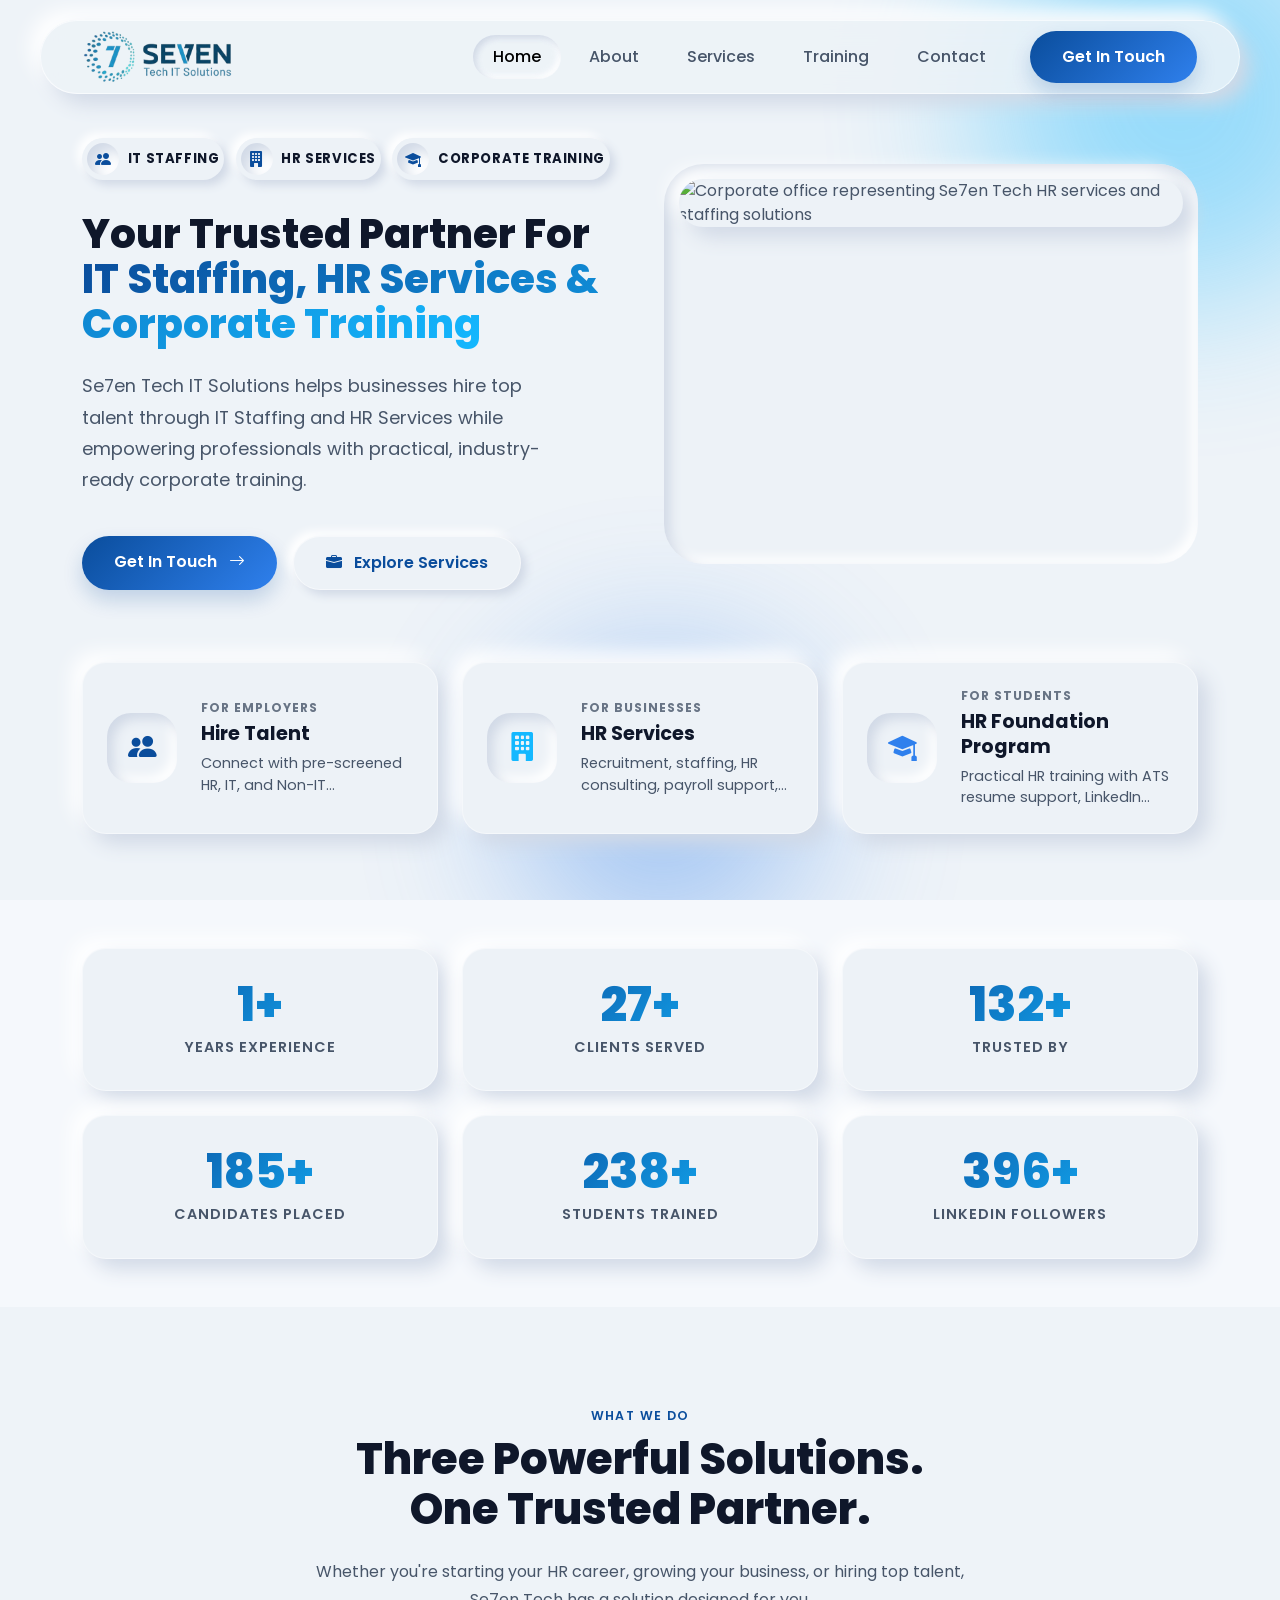
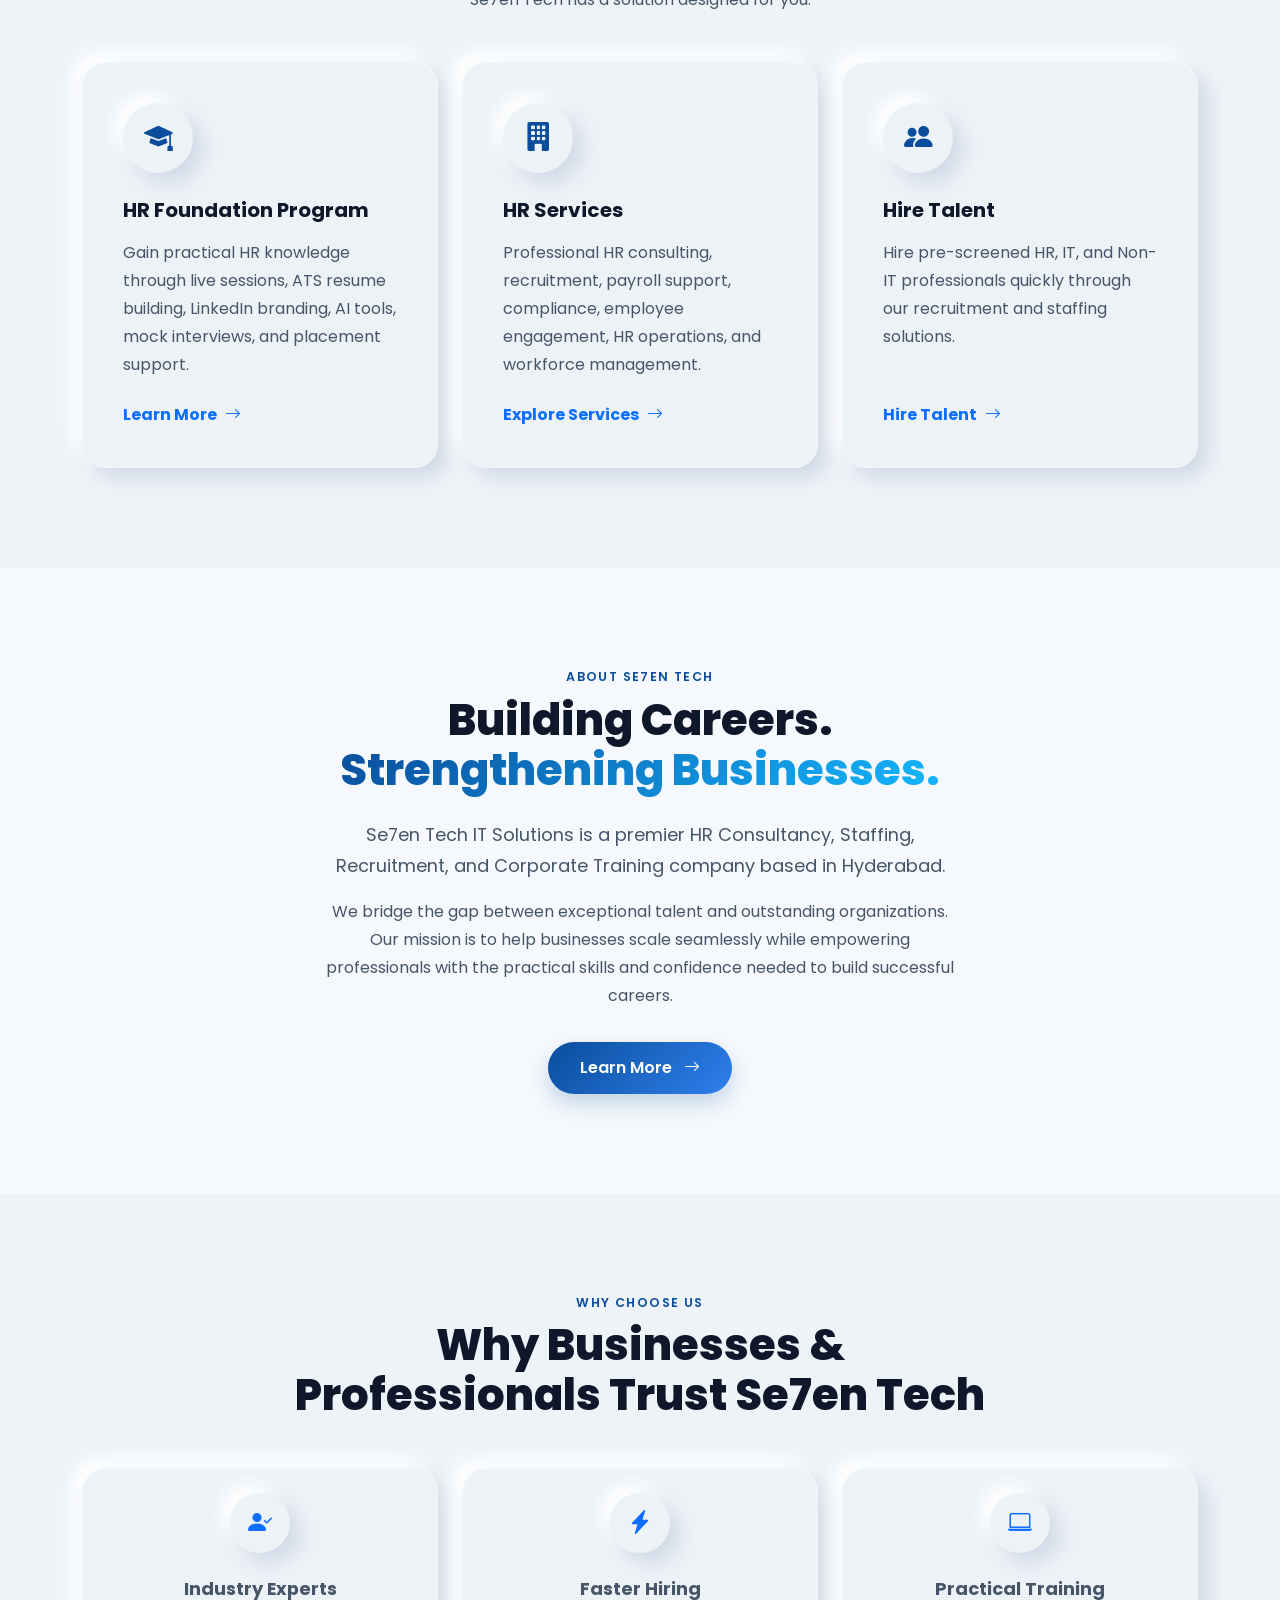
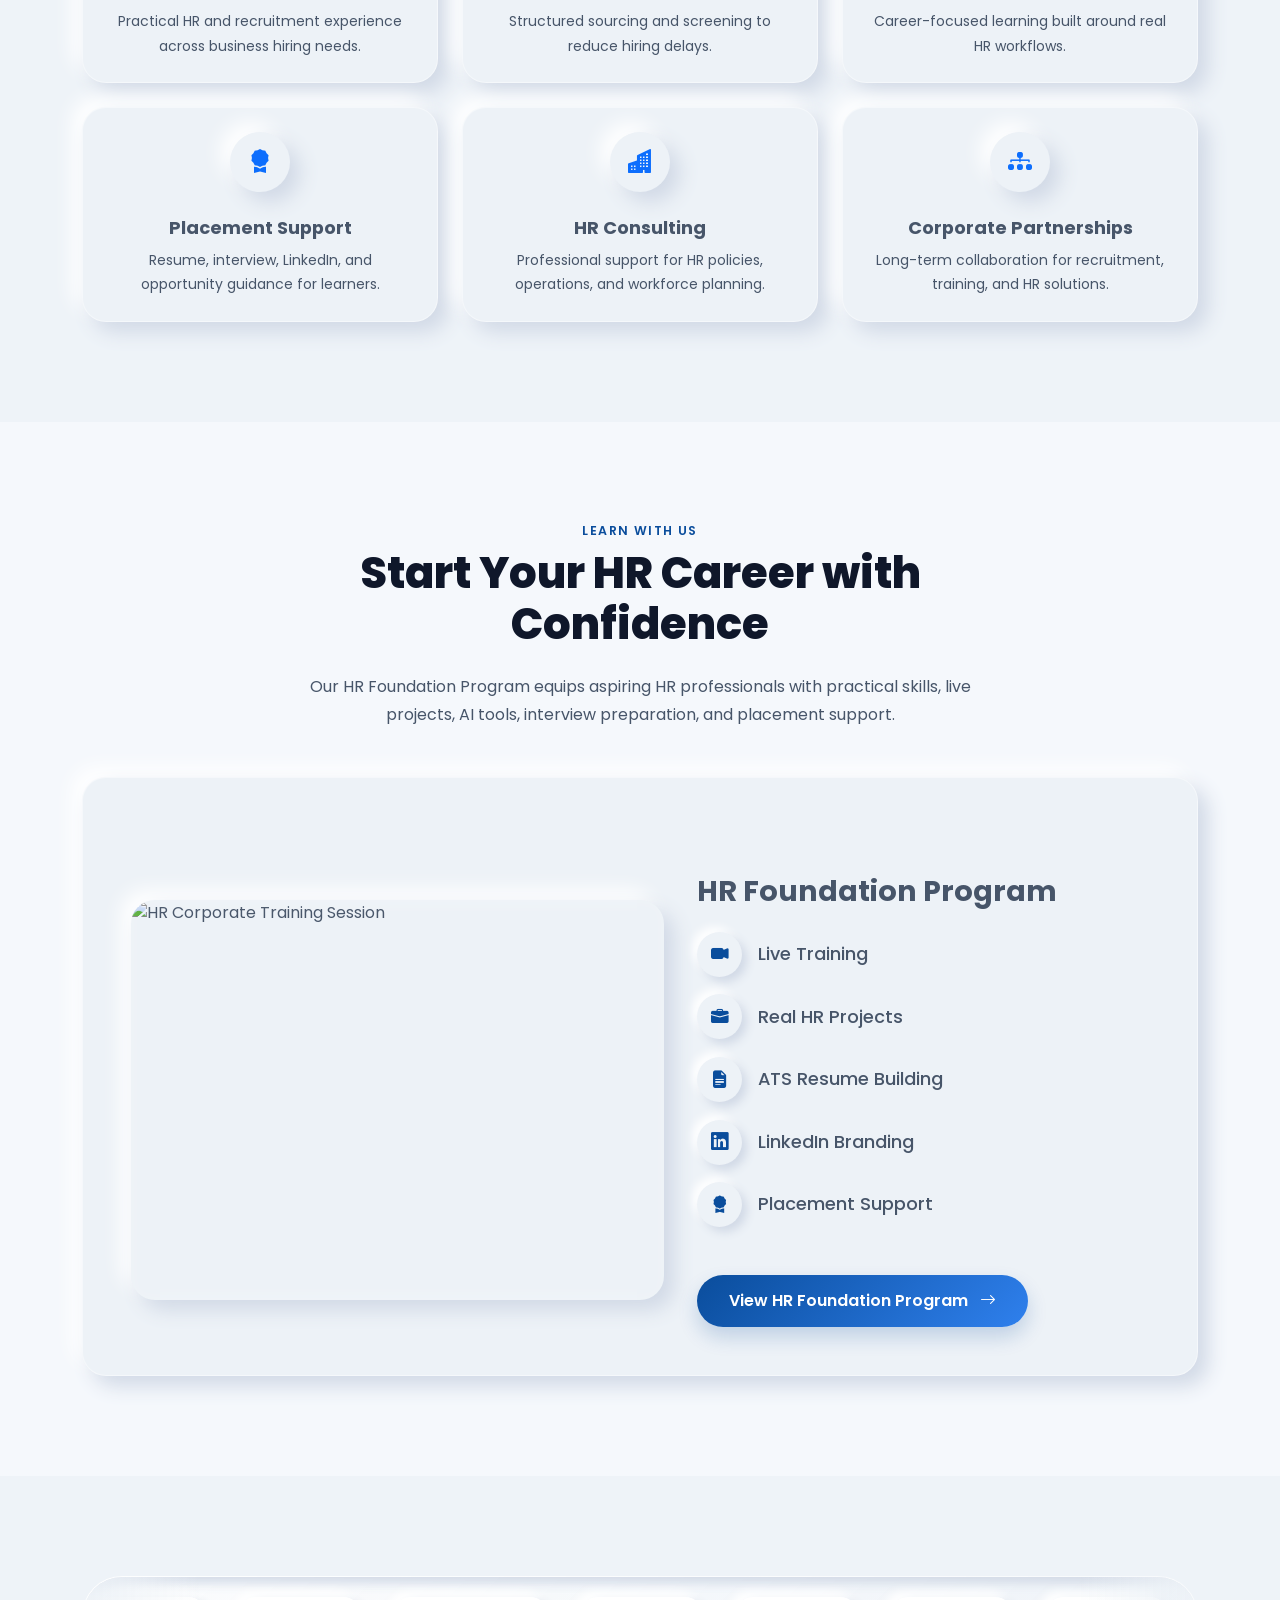
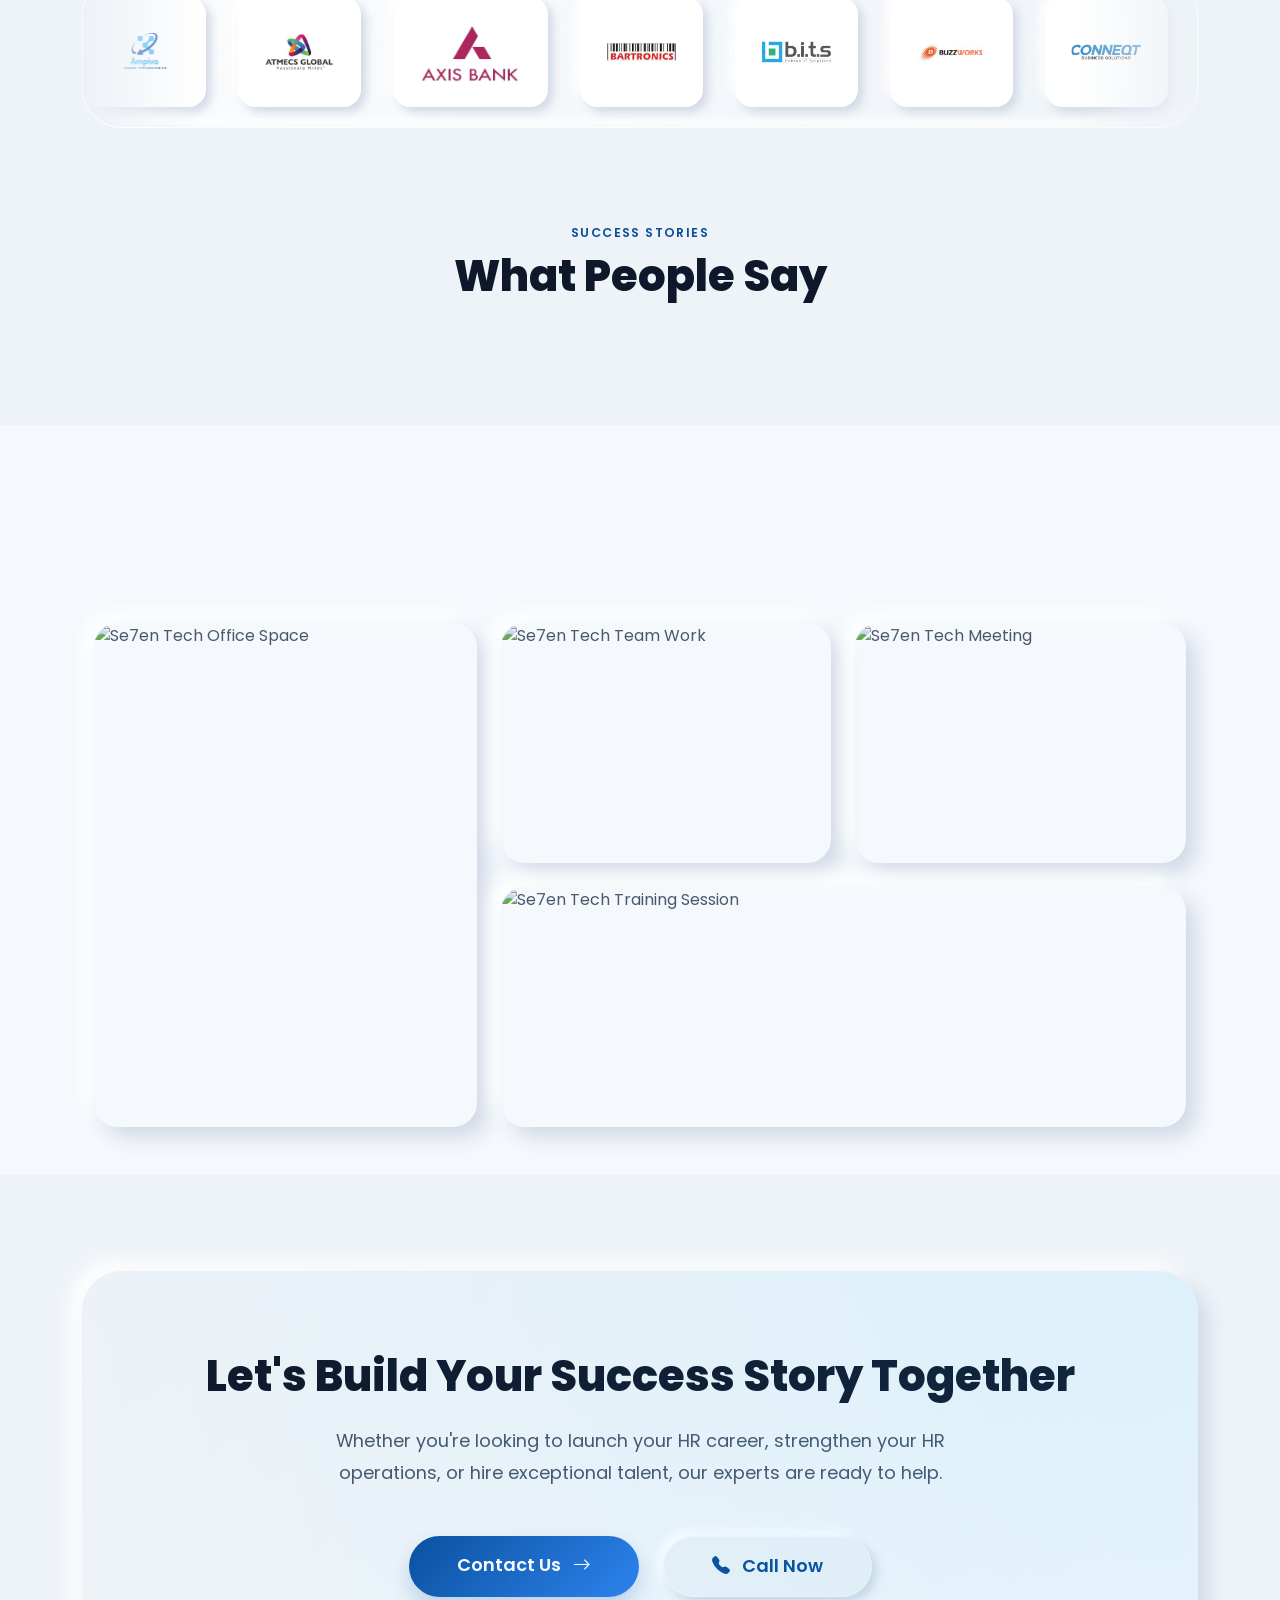
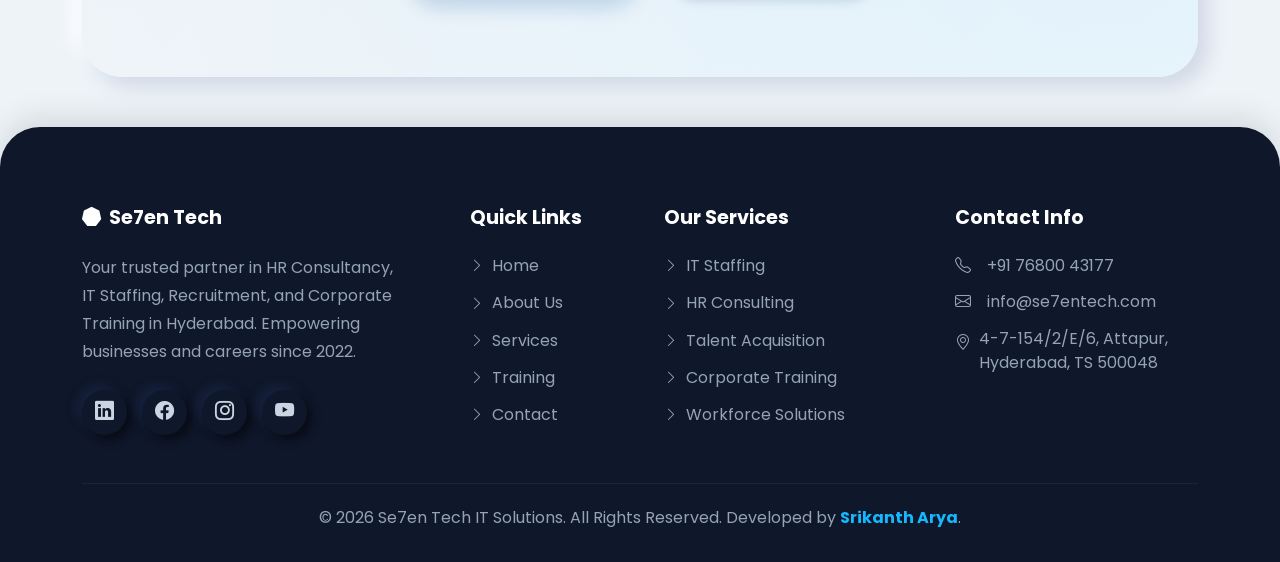
==== index.html @ ecb67875 "Update index.html" ====
<!DOCTYPE html>
<html lang="en">
<head>
    <script>
        window.SITE_LAUNCH_AT = new Date('2026-07-11T17:30:00+05:30').getTime();
        window.SITE_IS_LIVE = Date.now() >= window.SITE_LAUNCH_AT;
        if (!window.SITE_IS_LIVE) {
            document.documentElement.classList.add('coming-soon-active');
        }
    </script>
    <meta charset="UTF-8">
    <meta name="viewport" content="width=device-width, initial-scale=1.0">
    <meta name="description" content="Se7en Tech IT Solutions - Premium HR Consultancy, IT Staffing, Recruitment and Corporate Training in Hyderabad.">
    <meta name="keywords" content="HR Consultancy, IT Staffing, Recruitment, Talent Acquisition, Corporate Training, Hyderabad">
    <meta name="author" content="Se7en Tech IT Solutions">
<title>Se7en Tech IT Solutions | Premium HR Consultancy & IT Staffing</title>

<meta property="og:type" content="website">
<meta property="og:url" content="https://www.se7entechitsolutions.com/">
<meta property="og:title" content="Se7en Tech IT Solutions | Premium HR Consultancy & IT Staffing">
<meta property="og:description" content="Helping businesses hire top talent and empowering professionals through HR Consultancy, IT Staffing, Recruitment, and Corporate Training.">
<meta property="og:image" content="https://www.se7entechitsolutions.com/logo/hero.png">
<meta property="og:image:width" content="1200">
<meta property="og:image:height" content="630">
<meta property="og:image:type" content="image/png">
<meta property="og:image:alt" content="Se7en Tech IT Solutions">
<meta property="og:site_name" content="Se7en Tech IT Solutions">

<meta name="twitter:card" content="summary_large_image">
<meta name="twitter:title" content="Se7en Tech IT Solutions | Premium HR Consultancy & IT Staffing">
<meta name="twitter:description" content="Helping businesses hire top talent through IT Staffing, Recruitment, and Corporate Training.">
<meta name="twitter:image" content="https://www.se7entechitsolutions.com/images/~.jpg">

    <!-- Google Fonts: Poppins -->
    <link rel="preconnect" href="https://fonts.googleapis.com">
    <link rel="preconnect" href="https://fonts.gstatic.com" crossorigin>
    <link href="https://fonts.googleapis.com/css2?family=Poppins:wght@300;400;500;600;700;800&display=swap" rel="stylesheet">

    <!-- Bootstrap 5.3 CSS -->
    <link href="https://cdn.jsdelivr.net/npm/bootstrap@5.3.3/dist/css/bootstrap.min.css" rel="stylesheet">
    
    <!-- Bootstrap Icons -->
    <link rel="stylesheet" href="https://cdn.jsdelivr.net/npm/bootstrap-icons@1.11.3/font/bootstrap-icons.min.css">

    <style>
        .go4269172405{
            dispay: none;
        }
        /* ====================================================================
           DESIGN SYSTEM & CSS VARIABLES
           Neumorphism 2.0 / Minimal Luxury
        ==================================================================== */
        :root {
            /* Color Palette */
            --primary: #0A4D9C;
            --secondary: #2F80ED;
            --accent: #14B8FF;
            --bg-base: #EEF3F8;
            --bg-alt: #F5F8FC;
            --surface: #EDF2F7;
            --heading: #0F172A;
            --paragraph: #475569;
            --white: #FFFFFF;

            /* Neumorphic Shadow Calculations based on --surface */
            --shadow-light: #ffffff;
            --shadow-dark: #d1d9e6;
            
            /* Shadows for Dark Footer */
            --footer-bg: #0F172A;
            --footer-shadow-light: #16223e;
            --footer-shadow-dark: #080c16;

            /* Neumorphic Extrusions */
            --neu-out: 10px 10px 20px var(--shadow-dark), -10px -10px 20px var(--shadow-light);
            --neu-out-sm: 5px 5px 10px var(--shadow-dark), -5px -5px 10px var(--shadow-light);
            --neu-out-hover: 15px 15px 30px var(--shadow-dark), -15px -15px 30px var(--shadow-light);
            --neu-in: inset 6px 6px 12px var(--shadow-dark), inset -6px -6px 12px var(--shadow-light);
            --neu-in-sm: inset 3px 3px 6px var(--shadow-dark), inset -3px -3px 6px var(--shadow-light);
            
            /* Border Radii */
            --radius-sm: 12px;
            --radius-md: 24px;
            --radius-lg: 40px;
            --radius-pill: 50px;

            /* Typography */
            --font-main: 'Poppins', sans-serif;
            --text-base: 1rem;
            --text-lead: clamp(1.02rem, 0.96rem + 0.24vw, 1.12rem);
            --title-hero: clamp(2.45rem, 1.95rem + 2.25vw, 3.85rem);
            --title-section: clamp(2rem, 1.7rem + 1.25vw, 2.75rem);
            --title-card: clamp(1.08rem, 1.02rem + 0.28vw, 1.2rem);
            --title-feature: clamp(1.35rem, 1.18rem + 0.75vw, 1.8rem);
            
            /* Transitions */
            --transition: all 0.4s cubic-bezier(0.25, 0.8, 0.25, 1);
        }

        /* ====================================================================
           GLOBAL STYLES
        ==================================================================== */
        *, *::before, *::after {
            box-sizing: border-box;
        }

        html {
            width: 100%;
            max-width: 100%;
            overflow-x: hidden;
            background-color: var(--bg-base);
        }

        body {
            font-family: var(--font-main);
            background-color: var(--bg-base);
            color: var(--paragraph);
            -webkit-font-smoothing: antialiased;
            -moz-osx-font-smoothing: grayscale;
            overflow-x: hidden;
        }

        h1, h2, h3, h4, h5, h6 {
            color: var(--heading);
            font-weight: 700;
            line-height: 1.18;
            letter-spacing: 0;
            margin-bottom: 1rem;
        }
.me-1 {
    margin-right: 0.25rem !important;
    margin-left: 1rem;
}
        p {
            line-height: 1.75;
            font-size: var(--text-base);
        }

        a {
            text-decoration: none;
            transition: var(--transition);
        }

        section {
            padding: 100px 0;
            position: relative;
        }

        main {
            width: 100%;
            max-width: 100%;
            overflow-x: clip;
        }

        img {
            max-width: 100%;
        }

        .bg-alt {
            background-color: var(--bg-alt);
        }

        /* Utilities */
        .max-w-700 {
            max-width: 700px;
            margin-left: auto;
            margin-right: auto;
        }

        .text-gradient {
            background: linear-gradient(135deg, var(--primary), var(--accent));
            -webkit-background-clip: text;
            -webkit-text-fill-color: transparent;
            background-clip: text;
        }

        .font-weight-bold {
            font-weight: 700;
        }

        .text-heading {
            color: var(--heading);
        }
        
        .section-title {
            font-size: var(--title-section);
            font-weight: 800;
            line-height: 1.16;
            letter-spacing: 0;
            margin-bottom: 1.5rem;
        }

        .section-subtitle {
            font-weight: 600;
            color: var(--primary);
            text-transform: uppercase;
            letter-spacing: 1.4px;
            font-size: 0.78rem;
            display: block;
            margin-bottom: 0.5rem;
        }

        .fs-5 {
            font-size: var(--text-lead) !important;
        }

        h3.h2 {
            font-size: var(--title-feature);
            line-height: 1.2;
        }

        h3.h4 {
            font-size: clamp(1.12rem, 1.05rem + 0.28vw, 1.25rem);
            line-height: 1.3;
        }

        h3.h5 {
            font-size: clamp(1rem, 0.95rem + 0.22vw, 1.12rem);
            line-height: 1.32;
        }

        /* ====================================================================
           NEUMORPHIC COMPONENTS
        ==================================================================== */
        .neu-card {
            background-color: var(--surface);
            border-radius: var(--radius-md);
            box-shadow: var(--neu-out);
            padding: 2.5rem;
            transition: var(--transition);
            border: 1px solid rgba(255, 255, 255, 0.4);
        }

        .neu-card:hover {
            transform: translateY(-5px);
            box-shadow: var(--neu-out-hover);
        }

        .neu-card-inner {
            background-color: var(--surface);
            border-radius: var(--radius-md);
            box-shadow: var(--neu-in);
            padding: 2rem;
        }

        /* Buttons */
        .neu-btn {
            background-color: var(--surface);
            color: var(--primary);
            font-weight: 600;
            padding: 14px 32px;
            border-radius: var(--radius-pill);
            box-shadow: var(--neu-out-sm);
            border: 1px solid rgba(255, 255, 255, 0.5);
            display: inline-block;
            transition: var(--transition);
            cursor: pointer;
        }

        .neu-btn:hover {
            box-shadow: var(--neu-out);
            color: var(--secondary);
            transform: translateY(-2px);
        }

        .neu-btn:active, .neu-btn-pressed {
            box-shadow: var(--neu-in-sm);
            transform: translateY(0);
        }

        .neu-btn-primary {
            background: linear-gradient(135deg, var(--primary), var(--secondary));
            color: var(--white);
            box-shadow: 0 10px 20px rgba(10, 77, 156, 0.2);
            border: none;
        }

        .neu-btn-primary:hover {
            box-shadow: 0 15px 25px rgba(10, 77, 156, 0.3);
            color: var(--white);
            transform: translateY(-2px);
        }

        /* Icons */
        .neu-icon-wrap {
            width: 70px;
            height: 70px;
            border-radius: 50%;
            display: flex;
            align-items: center;
            justify-content: center;
            background-color: var(--surface);
            box-shadow: var(--neu-out);
            font-size: 1.8rem;
            color: var(--primary);
            margin-bottom: 1.5rem;
            transition: var(--transition);
        }
        
        .neu-card:hover .neu-icon-wrap {
            color: var(--accent);
            box-shadow: var(--neu-in);
        }

        /* Feature List Icons */
        .contact-icon {
            width: 50px; height: 50px;
            border-radius: 50%;
            background: var(--surface);
            box-shadow: var(--neu-out-sm);
            display: flex;
            align-items: center;
            justify-content: center;
            color: var(--primary);
            font-size: 1.2rem;
            flex-shrink: 0;
        }

        /* ====================================================================
           SPECIFIC SECTIONS
        ==================================================================== */
        
        /* Navigation */
        .navbar-floating {
            position: fixed;
            top: 20px;
            /* Fixed center position across all viewport widths */
            left: 50%;
            right: auto;
            width: min(calc(100% - 20px), 1200px);
            transform: translateX(-50%);
            max-width: 1200px;
            background-color: rgba(237, 242, 247, 0.85);
            backdrop-filter: blur(12px);
            -webkit-backdrop-filter: blur(12px);
            border-radius: var(--radius-pill);
            box-shadow: var(--neu-out);
            padding: 10px 30px;
            z-index: 9999; /* Fix applied: Bumped z-index to stay above all elements */
            transition: background-color 0.25s ease, box-shadow 0.25s ease, border-color 0.25s ease;
            border: 1px solid rgba(255, 255, 255, 0.6);
        }

        .navbar-floating.scrolled {
            top: 20px;
            background-color: rgba(237, 242, 247, 0.95);
            box-shadow: 0 15px 35px rgba(15, 23, 42, 0.05);
        }

        .navbar-brand {
            font-weight: 800;
            font-size: 1.5rem;
            color: var(--primary);
            display: flex;
            align-items: center;
            gap: 14px;
            padding: 0;
        }

        .navbar-brand .navbar-logo {
            display: block;
            height: 52px;
            width: auto;
            max-width: 180px;
            object-fit: contain;
        }

        @media (max-width: 991px) {
            .navbar-brand .navbar-logo {
                height: 46px;
                max-width: 160px;
            }
        }

        @media (max-width: 576px) {
            .navbar-floating {
                left: 12px;
                right: 12px;
                width: auto !important;
                transform: none;
            }
            .navbar-brand .navbar-logo {
                height: 42px;
                max-width: 140px;
            }
        }

        .nav-link {
            color: var(--paragraph);
            font-weight: 500;
            padding: 10px 20px !important;
            border-radius: var(--radius-pill);
            transition: var(--transition);
        }

        .nav-link:hover, .nav-link.active {
            color: var(--primary);
            background-color: transparent;
            box-shadow: var(--neu-in-sm);
        }
        
        /* Mobile menu toggle */
        .navbar-toggler-custom {
            color: var(--primary);
            font-size: 1.8rem;
            cursor: pointer;
            padding: 5px;
        }

        /* Hero Section */
        .hero-section {
            padding-top: 120px;
            padding-bottom: 100px;
            min-height: 100vh;
            display: flex;
            align-items: center;
            position: relative;
            overflow: hidden;
        }

        .hero-label {
            display: inline-flex;
            flex-wrap: wrap;
            align-items: center;
            gap: 0.7rem;
            padding: 0;
            margin-bottom: 2rem;
        }
        .hero-badge {
            display: inline-flex;
            align-items: center;
            gap: 0.55rem;
            padding: 5px 5px;
            border-radius: 999px;
            background-color: var(--surface);
            box-shadow: var(--neu-out-sm);
            color: var(--heading);
            font-size: 0.82rem;
            font-weight: 700;
            letter-spacing: 0.6px;
            text-transform: uppercase;
            white-space: nowrap;
        }

        .hero-badge i {
            display: inline-flex;
            align-items: center;
            justify-content: center;
            width: 32px;
            height: 32px;
            border-radius: 50%;
            background-color: var(--surface);
            box-shadow: var(--neu-in);
            color: var(--primary);
            font-size: 1rem;
            flex-shrink: 0;
        }

        .hero-title {
            font-size: clamp(2.6rem, 3.2vw, 4.6rem);
            letter-spacing: -0.04em;
            margin-bottom: 1.25rem;
            line-height: 1.05;
        }

        .hero-text {
            font-size: clamp(1rem, 1.1vw, 1.1rem);
            max-width: 680px;
            margin-bottom: 2.25rem;
            color: #475569;
        }

        .hero-title {
            /* font-size: var(--title-hero); */
            font-size: 40px;
            font-weight: 800;
            line-height: 1.12;
            margin-bottom: 1.5rem;
            letter-spacing: 0;
        }

        .hero-text {
            font-size: var(--text-lead);
            margin-bottom: 2.5rem;
            max-width: 90%;
        }

        .hero-image-wrapper {
            position: relative;
            z-index: 1;
        }

        /* Hero Floating Elements */
        .gradient-blob {
            position: absolute;
            border-radius: 50%;
            filter: blur(80px);
            z-index: 0;
            opacity: 0.4;
        }
        .blob-1 {
            width: 400px; height: 400px;
            background: var(--accent);
            top: -100px; right: -100px;
        }
        .blob-2 {
            width: 300px; height: 300px;
            background: var(--secondary);
            bottom: -50px; left: 40%;
        }

        /* Statistics */
        .stat-card {
            text-align: center;
            padding: 2rem;
            height: 100%;
        }
        .stat-number {
            font-size: clamp(2.25rem, 1.95rem + 1.3vw, 3rem);
            font-weight: 800;
            color: var(--primary);
            line-height: 1;
            margin-bottom: 0.5rem;
            background: linear-gradient(135deg, var(--primary), var(--accent));
            -webkit-background-clip: text;
            -webkit-text-fill-color: transparent;
        }
        .stat-text {
            font-weight: 600;
            text-transform: uppercase;
            letter-spacing: 1px;
            font-size: 0.9rem;
        }
        
        /* Testimonials Slider */
        .testimonial-card {
            max-width: 800px;
            margin: 20px auto;
            text-align: center;
            padding: 3rem;
        }
        .client-img {
            width: 80px;
            height: 80px;
            border-radius: 50%;
            object-fit: cover;
            margin: 0 auto 1.5rem;
            box-shadow: var(--neu-out);
            border: 4px solid var(--surface);
        }
        .stars {
            color: #FFC107;
            margin-bottom: 1rem;
            font-size: 1.2rem;
        }
        .review-text {
            font-size: clamp(1rem, 0.96rem + 0.2vw, 1.1rem);
            font-style: italic;
            margin-bottom: 1.5rem;
        }
        .carousel-indicators {
            bottom: -50px;
        }
        .carousel-indicators [data-bs-target] {
            width: 12px;
            height: 12px;
            border-radius: 50%;
            background-color: var(--shadow-dark);
            border: none;
            box-shadow: var(--neu-in-sm);
            margin: 0 5px;
            transition: var(--transition);
        }
        .carousel-indicators .active {
            background-color: var(--primary);
            box-shadow: var(--neu-out-sm);
            transform: scale(1.2);
        }

        /* Client Logos */
        .logo-strip {
            position: relative;
            overflow: hidden;
            padding: 1.25rem 0;
            border-radius: var(--radius-lg);
            background: linear-gradient(135deg, rgba(255,255,255,0.8), rgba(237,242,247,0.96));
            box-shadow: var(--neu-in);
            border: 1px solid rgba(255,255,255,0.6);
        }

        .logo-strip::before,
        .logo-strip::after {
            content: '';
            position: absolute;
            top: 0;
            bottom: 0;
            width: 120px;
            pointer-events: none;
            z-index: 1;
        }

        .logo-strip::before {
            left: 0;
            background: linear-gradient(90deg, rgba(237,242,247,1), rgba(237,242,247,0));
        }

        .logo-strip::after {
            right: 0;
            background: linear-gradient(270deg, rgba(237,242,247,1), rgba(237,242,247,0));
        }

        .logo-strip-track {
            display: flex;
            width: max-content;
            gap: 2rem;
            align-items: center;
            animation: logoScroll 24s linear infinite;
            will-change: transform;
        }

        .logo-strip-group {
            display: flex;
            align-items: center;
            gap: 2rem;
            flex-shrink: 0;
        }

        .client-logo-img {
            height: 110px;
            width: auto;
            max-width: 260px;
            object-fit: contain;
            padding: 1.2rem 1.6rem;
            border-radius: 18px;
            background: rgba(255,255,255,0.94);
            box-shadow: var(--neu-out-sm);
            border: 1px solid rgba(255,255,255,0.75);
            filter: none;
            opacity: 1;
            transition: transform 0.35s ease, box-shadow 0.35s ease;
        }

        .client-logo-img:hover {
            transform: translateY(-5px) scale(1.05);
            box-shadow: var(--neu-out);
        }

        @media (max-width: 992px) {
            .logo-strip {
                padding: 2rem 0.5rem;
            }
            .client-logo-img {
                height: 95px;
                max-width: 220px;
                padding: 1rem 1.2rem;
            }
        }

        @media (max-width: 576px) {
            .logo-strip {
                padding: 1rem 0.5rem;
            }
            .client-logo-img {
                height: 60px;
                max-width: 140px;
                padding: 0.8rem 0.9rem;
            }
            .logo-strip-track {
                gap: 1rem;
            }
            .logo-strip-group {
                gap: 1rem;
            }
        }

        @keyframes logoScroll {
            from { transform: translateX(0); }
            to { transform: translateX(-50%); }
        }

        /* Office Gallery */
        .gallery-img-wrap {
            border-radius: var(--radius-md);
            overflow: hidden;
            box-shadow: var(--neu-out);
            position: relative;
            aspect-ratio: 4/3;
        }
        .gallery-img-wrap img {
            width: 100%;
            height: 100%;
            object-fit: cover;
            transition: transform 0.6s ease;
        }
        .gallery-img-wrap:hover img {
            transform: scale(1.1);
        }
        .gallery-img-wrap::after {
            content: '';
            position: absolute;
            inset: 0;
            box-shadow: inset 0 0 20px rgba(255,255,255,0.2);
            pointer-events: none;
        }

        .career-card .gallery-img-wrap {
            min-height: clamp(260px, 34vw, 400px);
        }

        .career-card > .row {
            display: grid;
            grid-template-columns: minmax(0, 1fr) minmax(320px, 0.9fr);
            align-items: center;
            column-gap: clamp(3rem, 5vw, 5rem);
            row-gap: 2.5rem;
            margin: 0;
        }

        .career-card > .row > [class*="col-"] {
            width: 100%;
            max-width: none;
            padding: 0;
        }

        .career-list {
            display: grid;
            gap: 1.1rem;
            margin-bottom: 2rem;
        }

        .career-list li {
            margin-bottom: 0 !important;
        }

        .life-gallery {
            display: grid;
            grid-template-columns: 1.1fr 0.95fr 0.95fr;
            grid-template-rows: 240px 240px;
            grid-template-areas:
                "main team meeting"
                "main training training";
            gap: 1.5rem;
        }

        .life-gallery-item {
            height: 100%;
            min-height: 0;
            aspect-ratio: auto;
        }

        .life-gallery-main {
            grid-area: main;
        }

        .life-gallery-team {
            grid-area: team;
        }

        .life-gallery-meeting {
            grid-area: meeting;
        }

        .life-gallery-training {
            grid-area: training;
        }

        /* CTA Section */
        .cta-card {
            background: linear-gradient(135deg, var(--surface), var(--bg-alt));
            border-radius: var(--radius-lg);
            box-shadow: var(--neu-out);
            padding: 5rem 3rem;
            text-align: center;
            position: relative;
            overflow: hidden;
        }
        .cta-card::before {
            content: '';
            position: absolute;
            top: 0; left: 0; right: 0; bottom: 0;
            background: radial-gradient(circle at top right, rgba(20, 184, 255, 0.1), transparent);
            pointer-events: none;
        }

        /* Footer (Dark Neumorphism) */
        .site-footer {
            background-color: var(--footer-bg);
            color: #94a3b8;
            padding: 80px 0 30px;
            border-top-left-radius: var(--radius-lg);
            border-top-right-radius: var(--radius-lg);
            margin-top: 50px;
            box-shadow: 0 -10px 30px rgba(0,0,0,0.1);
        }
        
        .footer-heading {
            color: var(--white);
            font-size: 1.2rem;
            margin-bottom: 1.5rem;
        }

        .footer-links {
            list-style: none;
            padding: 0;
        }
        .footer-links li {
            margin-bottom: 0.8rem;
        }
        .footer-links a {
            color: #94a3b8;
            display: inline-flex;
            align-items: center;
            gap: 8px;
        }
        .footer-links a:hover {
            color: var(--accent);
            transform: translateX(5px);
        }

        .social-icons {
            display: flex;
            gap: 15px;
        }
        .social-icon {
            width: 45px; height: 45px;
            border-radius: 50%;
            background-color: var(--footer-bg);
            box-shadow: 5px 5px 10px var(--footer-shadow-dark), -5px -5px 10px var(--footer-shadow-light);
            display: flex;
            align-items: center;
            justify-content: center;
            color: #cbd5e1;
            font-size: 1.2rem;
            transition: var(--transition);
        }
        .social-icon:hover {
            color: var(--accent);
            box-shadow: inset 3px 3px 6px var(--footer-shadow-dark), inset -3px -3px 6px var(--footer-shadow-light);
        }
        
        .footer-bottom {
            border-top: 1px solid rgba(255,255,255,0.05);
            padding-top: 20px;
            margin-top: 40px;
            text-align: center;
            font-size: 0.9rem;
        }

        /* ====================================================================
           MICRO INTERACTIONS & ANIMATIONS
        ==================================================================== */
        .reveal {
            opacity: 0;
            transform: translateY(30px);
            transition: all 0.8s cubic-bezier(0.5, 0, 0, 1);
        }
        .reveal.active {
            opacity: 1;
            transform: translateY(0);
        }
        .delay-1 { transition-delay: 0.1s; }
        .delay-2 { transition-delay: 0.2s; }
        .delay-3 { transition-delay: 0.3s; }

        /* ====================================================================
           HERO ACTION CARDS CSS
        ==================================================================== */
        .hero-cards-wrapper {
            position: relative;
            z-index: 2;
            height: 100%;
        }

        .hero-image-container {
            border-radius: var(--radius-lg);
            background-color: var(--surface);
            padding: 15px;
            box-shadow: var(--neu-in);
            height: 100%;
            min-height: 400px;
            position: relative;
            z-index: 2;
        }

        .hero-main-img {
            border-radius: calc(var(--radius-lg) - 5px);
            box-shadow: var(--neu-out);
            object-fit: cover;
            width: 100%;
            /* height: 100%; */
            height: 400px;
            
        }

        .neu-action-card {
            background-color: var(--surface);
            border-radius: var(--radius-md);
            box-shadow: var(--neu-out);
            padding: 1.5rem;
            display: flex;
            align-items: center;
            gap: 1.5rem;
            transition: var(--transition);
            border: 1px solid rgba(255, 255, 255, 0.4);
            cursor: pointer;
            text-decoration: none !important;
            position: relative;
            overflow: hidden;
        }

        .neu-action-card:hover {
            transform: translateY(-5px);
            box-shadow: var(--neu-out-hover);
            border-color: rgba(255, 255, 255, 0.8);
        }

        .neu-action-card::before {
            content: '';
            position: absolute;
            inset: 0;
            border-radius: var(--radius-md);
            box-shadow: inset 0 0 0 rgba(20, 184, 255, 0);
            transition: var(--transition);
            pointer-events: none;
        }

        .neu-action-card:hover::before {
            box-shadow: inset 0 0 20px rgba(20, 184, 255, 0.15);
        }

        .card-icon-wrapper {
            width: 70px;
            height: 70px;
            flex-shrink: 0;
            border-radius: var(--radius-md);
            background-color: var(--surface);
            box-shadow: var(--neu-in);
            display: flex;
            align-items: center;
            justify-content: center;
            font-size: 1.8rem;
            transition: var(--transition);
        }

        .neu-action-card:hover .card-icon-wrapper {
            transform: scale(1.08);
            box-shadow: var(--neu-in-sm);
        }

        .icon-blue { color: var(--secondary); }
        .icon-cyan { color: var(--accent); }
        .icon-royal { color: var(--primary); }

        .card-content {
            flex-grow: 1;
            display: flex;
            flex-direction: column;
        }

        .card-label {
            font-size: 0.75rem;
            font-weight: 700;
            letter-spacing: 1px;
            color: var(--paragraph);
            margin-bottom: 0.3rem;
            opacity: 0.8;
            text-transform: uppercase;
        }

        .card-title {
            font-size: var(--title-card);
            font-weight: 700;
            line-height: 1.3;
            margin-bottom: 0.4rem;
            color: var(--heading);
            transition: var(--transition);
        }

        .neu-action-card:hover .card-title {
            color: var(--primary);
        }

        .card-desc {
            font-size: 0.9rem;
            line-height: 1.5;
            margin-bottom: 0;
            color: var(--paragraph);
            display: -webkit-box;
            -webkit-line-clamp: 2;
            -webkit-box-orient: vertical;
            overflow: hidden;
        }

        .card-action {
            flex-shrink: 0;
        }

        .btn-sm-custom {
            padding: 10px 20px;
            font-size: 0.9rem;
            display: inline-flex;
            align-items: center;
            gap: 8px;
            white-space: nowrap;
            pointer-events: none;
        }

        .icon-arrow {
            transition: transform 0.3s ease;
        }

        .neu-action-card:hover .icon-arrow {
            transform: translateX(5px);
        }

        /* Simulate button hover inside the card */
        .neu-action-card:hover .neu-btn:not(.neu-btn-primary) {
            box-shadow: var(--neu-out);
            color: var(--secondary);
            transform: translateY(-2px);
        }
        .neu-action-card:hover .neu-btn-primary {
            box-shadow: 0 15px 25px rgba(10, 77, 156, 0.3);
            transform: translateY(-2px);
        }
        .neu-action-card:active .neu-btn {
            box-shadow: var(--neu-in-sm) !important;
            transform: translateY(0) !important;
        }

        /* Responsive Adjustments */
        @media (max-width: 1199px) {
            .neu-action-card {
                padding: 1.25rem;
                gap: 1rem;
            }
            .card-icon-wrapper {
                width: 60px;
                height: 60px;
                font-size: 1.5rem;
            }
            .card-title { font-size: 1.08rem; }
            .btn-sm-custom { padding: 8px 16px; font-size: 0.85rem; }
        }

        @media (max-width: 991px) {
            .navbar-floating { padding: 10px 20px; }
            .hero-section { text-align: center; padding-top: 150px; }
            .hero-text { margin: 0 auto 2rem; }
            .floating-bubble { display: none; }
            .navbar-collapse {
                background: var(--surface);
                padding: 20px;
                border-radius: var(--radius-md);
                box-shadow: var(--neu-out);
                margin-top: 15px;
            }
            
            /* Responsive adjustments for hero cards */
            .hero-image-container {
                min-height: 350px;
                margin-top: 2rem;
            }
            .neu-action-card {
                flex-direction: column;
                text-align: center;
                align-items: center;
                padding: 2rem;
                gap: 1rem;
            }
            .card-desc {
                -webkit-line-clamp: unset;
                margin-bottom: 1rem;
            }

            .career-card {
                padding: 2rem !important;
            }

            .career-card .gallery-img-wrap {
                min-height: 320px;
            }

            .career-card > .row {
                grid-template-columns: 1fr;
                row-gap: 2rem;
            }

            .life-gallery {
                grid-template-columns: 1fr 1fr;
                grid-template-rows: 320px 230px 240px;
                grid-template-areas:
                    "main main"
                    "team meeting"
                    "training training";
            }

            .life-gallery-main {
                min-height: 0;
            }
        }
        @media (max-width: 768px) {
            section { padding: 60px 0; }
            .cta-card { padding: 3rem 1.5rem; }

            .career-card {
                padding: 1.5rem !important;
            }

            .career-card .gallery-img-wrap {
                min-height: 240px;
            }

            .career-list {
                gap: 0.85rem;
            }

            .career-list li {
                align-items: flex-start !important;
            }

            .career-list .contact-icon {
                width: 40px !important;
                height: 40px !important;
                font-size: 1rem !important;
            }

            .life-gallery {
                grid-template-columns: 1fr;
                grid-template-rows: none;
                grid-template-areas:
                    "main"
                    "team"
                    "meeting"
                    "training";
                gap: 1rem;
            }

            .life-gallery-item,
            .life-gallery-main,
            .life-gallery-training {
                min-height: 220px;
                aspect-ratio: 4/3;
            }
        }

        @media (max-width: 576px) {
            .navbar-floating {
                left: 12px;
                right: 12px;
                width: auto !important;
                transform: none;
            }
            .career-card {
                border-radius: var(--radius-sm);
                padding: 1.25rem !important;
            }

            .career-card .gallery-img-wrap {
                min-height: 210px;
            }

            .career-list .fs-5 {
                font-size: 0.98rem !important;
                line-height: 1.45;
            }

            .career-card .neu-btn {
                width: 100%;
                text-align: center;
            }

            .life-gallery-item,
            .life-gallery-main,
            .life-gallery-training {
                min-height: 190px;
            }
        }
    </style>
<style>
        /* ===== Coming Soon Launch Gate ===== */
        html.coming-soon-active,
        html.coming-soon-active body {
            overflow: hidden !important;
            height: 100vh !important;
            touch-action: none;
        }

        #coming-soon-gate {
            display: none;
            position: fixed;
            inset: 0;
            z-index: 99999;
            width: 100vw;
            height: 100vh;
            overflow: hidden;
            font-family: 'Poppins', sans-serif;
            color: #f8fafc;
            --cs-primary: #00f2fe;
            --cs-secondary: #4facfe;
            --cs-bg-dark: #070b19;
            --cs-text-muted: #94a3b8;
            --cs-glass-bg: rgba(15, 23, 42, 0.4);
            --cs-glass-border: rgba(255, 255, 255, 0.08);
        }

        html.coming-soon-active #coming-soon-gate {
            display: block;
        }

        #coming-soon-gate .cs-bg {
            position: absolute;
            inset: 0;
            overflow: hidden;
            background: radial-gradient(circle at center, #0a1128 0%, #020617 100%);
        }

        #coming-soon-gate .cs-blob {
            position: absolute;
            border-radius: 50%;
            filter: blur(100px);
            opacity: 0.5;
            animation: csFloatBlob 20s infinite alternate ease-in-out;
        }

        #coming-soon-gate .cs-blob-1 { top: -10%; left: -10%; width: 50vw; height: 50vw; background: linear-gradient(to right, #4facfe, #00f2fe); }
        #coming-soon-gate .cs-blob-2 { bottom: -20%; right: -10%; width: 40vw; height: 40vw; background: linear-gradient(to right, #2563eb, #8b5cf6); animation-delay: -5s; }
        #coming-soon-gate .cs-blob-3 { top: 40%; left: 30%; width: 30vw; height: 30vw; background: linear-gradient(to right, #0ea5e9, #38bdf8); opacity: 0.3; animation: csFloatBlob 25s infinite alternate-reverse ease-in-out; }

        @keyframes csFloatBlob {
            0% { transform: translate(0, 0) scale(1); }
            33% { transform: translate(10%, 15%) scale(1.1); }
            66% { transform: translate(-10%, -10%) scale(0.9); }
            100% { transform: translate(5%, -15%) scale(1.2); }
        }

        #coming-soon-gate .cs-particle {
            position: absolute;
            background: rgba(255, 255, 255, 0.8);
            border-radius: 50%;
            pointer-events: none;
            box-shadow: 0 0 10px rgba(255,255,255,0.5);
            animation: csFloatParticle linear infinite;
        }

        @keyframes csFloatParticle {
            0% { transform: translateY(100vh) scale(0); opacity: 0; }
            10% { opacity: 0.8; transform: translateY(90vh) scale(1); }
            90% { opacity: 0.8; }
            100% { transform: translateY(-10vh) scale(0.5); opacity: 0; }
        }

        #coming-soon-gate .cs-main {
            position: relative;
            z-index: 10;
            height: 100vh;
            display: flex;
            flex-direction: column;
            justify-content: center;
            align-items: center;
            padding: 1rem;
            box-sizing: border-box;
        }

        #coming-soon-gate .cs-panel {
            background: var(--cs-glass-bg);
            backdrop-filter: blur(24px);
            -webkit-backdrop-filter: blur(24px);
            border: 1px solid var(--cs-glass-border);
            border-radius: 30px;
            padding: 2rem 1.5rem;
            max-width: 900px;
            width: 100%;
            max-height: 95vh;
            display: flex;
            flex-direction: column;
            justify-content: center;
            align-items: center;
            text-align: center;
            box-shadow: 0 25px 50px -12px rgba(0, 0, 0, 0.5);
            opacity: 0;
            transform: translateY(20px);
            animation: csFadeUp 1s cubic-bezier(0.16, 1, 0.3, 1) forwards 0.2s;
        }

        #coming-soon-gate .cs-brand-logo {
            width: clamp(140px, 15vw, 180px);
            height: auto;
            margin-bottom: 1rem;
            opacity: 0;
            animation: csFadeIn 1s ease-out forwards 0.3s;
            border-radius: 20px;
        }

        #coming-soon-gate .cs-badge {
            display: inline-block;
            background: rgba(0, 242, 254, 0.1);
            color: var(--cs-primary);
            border: 1px solid rgba(0, 242, 254, 0.3);
            padding: 0.3rem 1rem;
            border-radius: 50px;
            font-size: 0.75rem;
            font-weight: 600;
            letter-spacing: 1px;
            text-transform: uppercase;
            margin-bottom: 0.8rem;
            animation: csPulseBorder 2s infinite;
        }

        @keyframes csPulseBorder {
            0% { box-shadow: 0 0 0 0 rgba(0, 242, 254, 0.4); }
            70% { box-shadow: 0 0 0 10px rgba(0, 242, 254, 0); }
            100% { box-shadow: 0 0 0 0 rgba(0, 242, 254, 0); }
        }

        #coming-soon-gate .cs-title {
            font-size: clamp(2rem, 6vw, 4rem);
            font-weight: 800;
            line-height: 1.1;
            margin-bottom: 0.2rem;
            background: linear-gradient(135deg, #ffffff 0%, #a5b4fc 50%, #4facfe 100%);
            -webkit-background-clip: text;
            -webkit-text-fill-color: transparent;
            background-clip: text;
            text-transform: uppercase;
            letter-spacing: -1px;
            opacity: 0;
            animation: csFadeUp 0.8s ease-out forwards 0.5s;
        }

        #coming-soon-gate .cs-sub {
            font-size: clamp(1rem, 2.5vw, 1.4rem);
            font-weight: 500;
            color: #e2e8f0;
            margin-bottom: 1rem;
            opacity: 0;
            animation: csFadeUp 0.8s ease-out forwards 0.7s;
        }

        #coming-soon-gate .cs-quote {
            max-width: 650px;
            color: var(--cs-text-muted);
            font-size: clamp(0.85rem, 2vw, 1rem);
            line-height: 1.5;
            font-weight: 300;
            margin-bottom: 1.5rem;
            opacity: 0;
            animation: csFadeUp 0.8s ease-out forwards 0.9s;
        }

        #coming-soon-gate .cs-wip {
            position: relative;
            width: 140px;
            height: 140px;
            margin-bottom: 1.5rem;
            opacity: 0;
            animation: csFadeIn 1s ease-out forwards 1.1s;
        }

        #coming-soon-gate .cs-center {
            position: absolute;
            top: 50%;
            left: 50%;
            transform: translate(-50%, -50%);
            width: 50px;
            height: 50px;
            background: linear-gradient(135deg, #4facfe, #00f2fe);
            border-radius: 50%;
            display: flex;
            align-items: center;
            justify-content: center;
            font-size: 1.2rem;
            color: #fff;
            box-shadow: 0 0 20px rgba(0, 242, 254, 0.4);
            z-index: 2;
        }

        #coming-soon-gate .cs-orbit {
            position: absolute;
            inset: 0;
            animation: csSpin 12s linear infinite;
        }

        #coming-soon-gate .cs-path {
            position: absolute;
            top: 50%;
            left: 50%;
            width: 100%;
            height: 100%;
            transform: translate(-50%, -50%);
            border: 1px dashed rgba(255,255,255,0.1);
            border-radius: 50%;
        }

        #coming-soon-gate .cs-node {
            position: absolute;
            width: 34px;
            height: 34px;
            background: var(--cs-bg-dark);
            border: 2px solid var(--cs-secondary);
            border-radius: 50%;
            display: flex;
            align-items: center;
            justify-content: center;
            color: var(--cs-secondary);
            font-size: 0.9rem;
            animation: csCounterSpin 12s linear infinite;
            box-shadow: 0 0 10px rgba(79, 172, 254, 0.3);
        }

        #coming-soon-gate .cs-node-1 { top: -17px; left: calc(50% - 17px); }
        #coming-soon-gate .cs-node-2 { bottom: 12px; right: -5px; }
        #coming-soon-gate .cs-node-3 { bottom: 12px; left: -5px; }

        @keyframes csSpin { 100% { transform: rotate(360deg); } }
        @keyframes csCounterSpin { 100% { transform: rotate(-360deg); } }

        #coming-soon-gate .cs-countdown {
            width: 100%;
            max-width: 420px;
            margin-bottom: 1.5rem;
            opacity: 0;
            animation: csFadeUp 1s ease-out forwards 1.3s;
        }

        #coming-soon-gate .cs-countdown-label {
            font-size: 0.8rem;
            color: #cbd5e1;
            margin-bottom: 0.75rem;
            font-weight: 500;
            letter-spacing: 0.5px;
            text-transform: uppercase;
        }

        #coming-soon-gate .cs-countdown-grid {
            display: flex;
            justify-content: center;
            gap: 0.6rem;
            flex-wrap: wrap;
        }

        #coming-soon-gate .cs-unit {
            min-width: 68px;
            padding: 0.65rem 0.5rem;
            background: rgba(255, 255, 255, 0.04);
            border: 1px solid rgba(0, 242, 254, 0.2);
            border-radius: 14px;
            box-shadow: 0 0 20px rgba(0, 242, 254, 0.08);
        }

        #coming-soon-gate .cs-value {
            display: block;
            font-size: clamp(1.4rem, 4vw, 1.85rem);
            font-weight: 700;
            line-height: 1.1;
            background: linear-gradient(135deg, #ffffff 0%, #4facfe 100%);
            -webkit-background-clip: text;
            -webkit-text-fill-color: transparent;
            background-clip: text;
            font-variant-numeric: tabular-nums;
        }

        #coming-soon-gate .cs-unit-label {
            display: block;
            margin-top: 0.25rem;
            font-size: 0.65rem;
            font-weight: 500;
            color: var(--cs-text-muted);
            text-transform: uppercase;
            letter-spacing: 1px;
        }

        #coming-soon-gate .cs-footer {
            display: flex;
            justify-content: center;
            align-items: center;
            gap: 1.8rem;
            width: 100%;
            margin-top: 0.5rem;
            opacity: 0;
            animation: csFadeUp 1s ease-out forwards 1.5s;
        }

        #coming-soon-gate .cs-icon {
            color: var(--cs-text-muted);
            font-size: 1.2rem;
            transition: all 0.3s ease;
            position: relative;
            display: flex;
            align-items: center;
            justify-content: center;
            width: 44px;
            height: 44px;
            border-radius: 50%;
            background: rgba(255, 255, 255, 0.02);
            border: 1px solid rgba(255, 255, 255, 0.08);
            text-decoration: none;
        }

        #coming-soon-gate .cs-icon:hover {
            color: #fff;
            background: rgba(0, 242, 254, 0.1);
            border-color: rgba(0, 242, 254, 0.3);
            transform: translateY(-2px);
        }

        #coming-soon-gate .cs-icon::before {
            content: attr(data-tooltip);
            position: absolute;
            bottom: -30px;
            font-size: 0.7rem;
            background: var(--cs-bg-dark);
            color: #fff;
            padding: 3px 8px;
            border-radius: 4px;
            opacity: 0;
            pointer-events: none;
            transition: all 0.3s ease;
            white-space: nowrap;
            border: 1px solid var(--cs-glass-border);
            z-index: 20;
        }

        #coming-soon-gate .cs-icon:hover::before {
            opacity: 1;
            bottom: -25px;
        }

        @keyframes csFadeIn {
            from { opacity: 0; }
            to { opacity: 1; }
        }

        @keyframes csFadeUp {
            from { opacity: 0; transform: translateY(20px); }
            to { opacity: 1; transform: translateY(0); }
        }

        @media (max-height: 600px) {
            #coming-soon-gate .cs-panel { padding: 1rem; justify-content: space-evenly; }
            #coming-soon-gate .cs-brand-logo { width: 110px; margin-bottom: 0.5rem; }
            #coming-soon-gate .cs-badge { margin-bottom: 0.3rem; font-size: 0.65rem; }
            #coming-soon-gate .cs-title { font-size: 1.8rem; margin-bottom: 0; }
            #coming-soon-gate .cs-sub { font-size: 0.9rem; margin-bottom: 0.5rem; }
            #coming-soon-gate .cs-quote { display: none; }
            #coming-soon-gate .cs-wip { width: 100px; height: 100px; margin-bottom: 0.5rem; }
            #coming-soon-gate .cs-center { width: 35px; height: 35px; font-size: 0.9rem; }
            #coming-soon-gate .cs-node { width: 26px; height: 26px; font-size: 0.7rem; }
            #coming-soon-gate .cs-node-1 { top: -13px; left: calc(50% - 13px); }
            #coming-soon-gate .cs-node-2 { bottom: 5px; right: -5px; }
            #coming-soon-gate .cs-node-3 { bottom: 5px; left: -5px; }
            #coming-soon-gate .cs-countdown { margin-bottom: 0.5rem; }
            #coming-soon-gate .cs-unit { min-width: 54px; padding: 0.4rem 0.3rem; border-radius: 10px; }
            #coming-soon-gate .cs-value { font-size: 1.15rem; }
            #coming-soon-gate .cs-unit-label { font-size: 0.55rem; }
            #coming-soon-gate .cs-footer { gap: 1rem; }
            #coming-soon-gate .cs-icon { width: 36px; height: 36px; font-size: 1rem; }
        }

        .tm-widget {
            padding: 0 !important;
        }

        .tm-widget h2 {
            display: none !important;
        }

        div[isafter="true"] {
            display: none !important;
        }
        </style>
</head>
<body>
    <div id="coming-soon-gate" aria-hidden="false">
        <div class="cs-bg" id="cs-particles">
            <div class="cs-blob cs-blob-1"></div>
            <div class="cs-blob cs-blob-2"></div>
            <div class="cs-blob cs-blob-3"></div>
        </div>
        <div class="cs-main">
            <div class="cs-panel">
                <img src="logo/se7en-logo.png" alt="Se7en Tech IT Solutions" class="cs-brand-logo" onerror="this.outerHTML='<div class=\'cs-brand-logo d-flex align-items-center justify-content-center\' style=\'color:#fff;font-weight:800;font-size:1.4rem;\'><i class=\'bi bi-hexagon-fill me-2\' style=\'color:#00f2fe\'></i> Se7en Tech</div>'">
                <span class="cs-badge">New Experience Coming</span>
                <h1 class="cs-title">Coming Soon</h1>
                <h2 class="cs-sub">We're Back with a Bold New Experience.</h2>
                <p class="cs-quote">
                    A smarter, faster digital experience is on its way.<br>
                    Crafting excellence for the future of recruitment and corporate training.
                </p>
                <div class="cs-wip">
                    <div class="cs-path"></div>
                    <div class="cs-center"><i class="bi bi-buildings"></i></div>
                    <div class="cs-orbit">
                        <div class="cs-node cs-node-1" title="Recruitment"><i class="bi bi-person-bounding-box"></i></div>
                        <div class="cs-node cs-node-2" title="IT Staffing"><i class="bi bi-briefcase"></i></div>
                        <div class="cs-node cs-node-3" title="Corporate Training"><i class="bi bi-mortarboard"></i></div>
                    </div>
                </div>
                <div class="cs-countdown">
                    <div class="cs-countdown-label">Launching In</div>
                    <div class="cs-countdown-grid" aria-live="polite">
                        <div class="cs-unit"><span class="cs-value" id="cd-days">00</span><span class="cs-unit-label">Days</span></div>
                        <div class="cs-unit"><span class="cs-value" id="cd-hours">00</span><span class="cs-unit-label">Hours</span></div>
                        <div class="cs-unit"><span class="cs-value" id="cd-mins">00</span><span class="cs-unit-label">Mins</span></div>
                        <div class="cs-unit"><span class="cs-value" id="cd-secs">00</span><span class="cs-unit-label">Secs</span></div>
                    </div>
                </div>
                <div class="cs-footer">
                    <a href="tel:9989874934" class="cs-icon" data-tooltip="76800 43177"><i class="bi bi-telephone"></i></a>
                    <a href="mailto:info@se7entechitsolutions.com" class="cs-icon" data-tooltip="info@se7entechitsolutions.com"><i class="bi bi-envelope"></i></a>
                    <a href="https://maps.google.com/?q=4-7-154/2/E/6, Attapur, Sai Hills Colony, Panduranga Nagar, Hyderabad, Telangana 500048" target="_blank" class="cs-icon" data-tooltip="Attapur, Hyderabad"><i class="bi bi-geo-alt"></i></a>
                    <a href="https://in.linkedin.com/company/se7en-tech-it-solutions" target="_blank" class="cs-icon" data-tooltip="LinkedIn"><i class="bi bi-linkedin"></i></a>
                </div>
            </div>
        </div>
    </div>


    <!-- ==========================================
         HEADER / NAVIGATION
    =========================================== -->
    <header>
        <nav class="navbar navbar-expand-lg navbar-light navbar-floating" id="navbar">
            <div class="container-fluid">
                <a class="navbar-brand" href="index.html">
                    <!-- <i class="bi bi-heptagon-fill text-gradient"></i> Se7en Tech -->
                     <img class="navbar-logo" src="logo/se7en-logo.png" alt="Se7en Tech Logo">
                </a>
                
                <!-- Refined Toggler to ensure it's always clearly visible on mobile -->
                <button class="navbar-toggler border-0 shadow-none" type="button" data-bs-toggle="collapse" data-bs-target="#navbarNav" aria-controls="navbarNav" aria-expanded="false" aria-label="Toggle navigation">
                    <i class="bi bi-list navbar-toggler-custom"></i>
                </button>
                
                <div class="collapse navbar-collapse justify-content-end" id="navbarNav">
                    <ul class="navbar-nav align-items-lg-center gap-2">
                        <li class="nav-item"><a class="nav-link active" href="index.html">Home</a></li>
                        <li class="nav-item"><a class="nav-link" href="about.html">About</a></li>
                        <li class="nav-item"><a class="nav-link" href="services.html">Services</a></li>
                        <li class="nav-item"><a class="nav-link" href="training.html">Training</a></li>
                        <li class="nav-item"><a class="nav-link" href="contact.html">Contact</a></li>
                        <li class="nav-item ms-lg-3 mt-3 mt-lg-0">
                            <a href="contact.html" class="neu-btn neu-btn-primary w-100 text-center">Get In Touch</a>
                        </li>
                    </ul>
                </div>
            </div>
        </nav>
    </header>

    <!-- MAIN CONTENT -->
    <main>
        
        <!-- ==========================================
             HERO SECTION
        =========================================== -->
        <section id="home" class="hero-section pb-lg-5">
            <div class="gradient-blob blob-1"></div>
            <div class="gradient-blob blob-2"></div>
            
            <div class="container">
                <div class="row g-5 align-items-center">
                    <div class="col-lg-6 reveal">
                        <div class="hero-label">
                            <span class="hero-badge">
                                <i class="bi bi-people-fill"></i>
                                IT STAFFING
                            </span>
                            <span class="hero-badge">
                                <i class="bi bi-building-fill"></i>
                                HR SERVICES
                            </span>
                            <span class="hero-badge">
                                <i class="bi bi-mortarboard-fill"></i>
                                CORPORATE TRAINING
                            </span>
                        </div>
                        <h1 class="hero-title">Your Trusted Partner For <span class="text-gradient">IT Staffing, HR Services & Corporate Training</span></h1>
                        <p class="hero-text">Se7en Tech IT Solutions helps businesses hire top talent through IT Staffing and HR Services while empowering professionals with practical, industry-ready corporate training.</p>
                        <div class="d-flex flex-wrap gap-3 justify-content-lg-start justify-content-center">
                            <a href="contact.html" class="neu-btn neu-btn-primary">Get In Touch <i class="bi bi-arrow-right ms-2"></i></a>
                            <a href="services.html" class="neu-btn"><i class="bi bi-briefcase-fill me-2"></i> Explore Services</a>
                        </div>
                    </div>
                    
                    <div class="col-lg-6 reveal delay-1">
                        <div class="hero-image-container">
                            <img src="logo/hero.png" alt="Corporate office representing Se7en Tech HR services and staffing solutions" class="hero-main-img" loading="lazy">
                        </div>
                    </div>
                </div>

                <div class="row g-4 mt-5">

                    <div class="col-lg-4">
                        <a href="contact.html" class="neu-action-card reveal delay-3 h-100">
                            <div class="card-icon-wrapper icon-royal">
                                <i class="bi bi-people-fill"></i>
                            </div>
                            <div class="card-content">
                                <span class="card-label">FOR EMPLOYERS</span>
                                <h3 class="card-title">Hire Talent</h3>
                                <p class="card-desc">Connect with pre-screened HR, IT, and Non-IT professionals through our recruitment and staffing support.</p>
                            </div>
                        </a>
                    </div>

                    <div class="col-lg-4">
                        <a href="services.html" class="neu-action-card reveal delay-2 h-100">
                            <div class="card-icon-wrapper icon-cyan">
                                <i class="bi bi-building-fill"></i>
                            </div>
                            <div class="card-content">
                                <span class="card-label">FOR BUSINESSES</span>
                                <h3 class="card-title">HR Services</h3>
                                <p class="card-desc">Recruitment, staffing, HR consulting, payroll support, compliance, employee engagement, and workforce solutions.</p>
                            </div>
                        </a>
                    </div>
                    
                    <div class="col-lg-4">
                        <a href="training.html" class="neu-action-card reveal delay-1 h-100">
                            <div class="card-icon-wrapper icon-blue">
                                <i class="bi bi-mortarboard-fill"></i>
                            </div>
                            <div class="card-content">
                                <span class="card-label">FOR STUDENTS</span>
                                <h3 class="card-title">HR Foundation Program</h3>
                                <p class="card-desc">Practical HR training with ATS resume support, LinkedIn branding, AI tools, mock interviews, and placement assistance.</p>
                            </div>
                        </a>
                    </div>
                </div>
            </div>
        </section>

        <!-- ==========================================
             STATISTICS SECTION
        =========================================== -->
        <section class="bg-alt py-5">
            <div class="container">
                <div class="row g-4" id="counter-section">
                    <div class="col-6 col-lg-4 reveal">
                        <div class="neu-card stat-card">
                            <div class="stat-number"><span class="counter" data-target="3">0</span>+</div>
                            <div class="stat-text">Years Experience</div>
                        </div>
                    </div>
                    <div class="col-6 col-lg-4 reveal delay-1">
                        <div class="neu-card stat-card">
                            <div class="stat-number"><span class="counter" data-target="100">0</span>+</div>
                            <div class="stat-text">Clients Served</div>
                        </div>
                    </div>
                    <div class="col-6 col-lg-4 reveal delay-3">
                        <div class="neu-card stat-card">
                            <div class="stat-number"><span class="counter" data-target="500">0</span>+</div>
                            <div class="stat-text">Trusted By</div>
                        </div>
                    </div>
                    <div class="col-6 col-lg-4 reveal delay-2">
                        <div class="neu-card stat-card">
                            <div class="stat-number"><span class="counter" data-target="700">0</span>+</div>
                            <div class="stat-text">Candidates Placed</div>
                        </div>
                    </div>
                    <div class="col-6 col-lg-4 reveal delay-3">
                        <div class="neu-card stat-card">
                            <div class="stat-number"><span class="counter" data-target="900">0</span>+</div>
                            <div class="stat-text">Students Trained</div>
                        </div>
                    </div>
                    <div class="col-6 col-lg-4 reveal delay-3">
                        <div class="neu-card stat-card">
                            <div class="stat-number"><span class="counter" data-target="1500">0</span>+</div>
                            <div class="stat-text">LinkedIn Followers</div>
                        </div>
                    </div>
                </div>
            </div>
        </section>

        <!-- ==========================================
             OUR SOLUTIONS SECTION
        =========================================== -->
        <section id="solutions">
            <div class="container">
                <div class="text-center max-w-700 mx-auto mb-5 reveal">
                    <span class="section-subtitle">What We Do</span>
                    <h2 class="section-title">Three Powerful Solutions.<br>One Trusted Partner.</h2>
                    <p>Whether you're starting your HR career, growing your business, or hiring top talent, Se7en Tech has a solution designed for you.</p>
                </div>
                
                <div class="row g-4">
                    <!-- Solution 1 -->
                    <div class="col-lg-4 reveal">
                        <article class="neu-card h-100 d-flex flex-column">
                            <div class="neu-icon-wrap"><i class="bi bi-mortarboard-fill"></i></div>
                            <h3 class="h4 font-weight-bold mb-3 text-heading">HR Foundation Program</h3>
                            <p class="mb-4 flex-grow-1">Gain practical HR knowledge through live sessions, ATS resume building, LinkedIn branding, AI tools, mock interviews, and placement support.</p>
                            <a href="training.html" class="fw-bold text-primary mt-auto d-inline-flex align-items-center gap-2">Learn More <i class="bi bi-arrow-right"></i></a>
                        </article>
                    </div>
                    
                    <!-- Solution 2 -->
                    <div class="col-lg-4 reveal delay-1">
                        <article class="neu-card h-100 d-flex flex-column">
                            <div class="neu-icon-wrap"><i class="bi bi-building-fill"></i></div>
                            <h3 class="h4 font-weight-bold mb-3 text-heading">HR Services</h3>
                            <p class="mb-4 flex-grow-1">Professional HR consulting, recruitment, payroll support, compliance, employee engagement, HR operations, and workforce management.</p>
                            <a href="services.html" class="fw-bold text-primary mt-auto d-inline-flex align-items-center gap-2">Explore Services <i class="bi bi-arrow-right"></i></a>
                        </article>
                    </div>
                    
                    <!-- Solution 3 -->
                    <div class="col-lg-4 reveal delay-2">
                        <article class="neu-card h-100 d-flex flex-column">
                            <div class="neu-icon-wrap"><i class="bi bi-people-fill"></i></div>
                            <h3 class="h4 font-weight-bold mb-3 text-heading">Hire Talent</h3>
                            <p class="mb-4 flex-grow-1">Hire pre-screened HR, IT, and Non-IT professionals quickly through our recruitment and staffing solutions.</p>
                            <a href="contact.html" class="fw-bold text-primary mt-auto d-inline-flex align-items-center gap-2">Hire Talent <i class="bi bi-arrow-right"></i></a>
                        </article>
                    </div>
                </div>
            </div>
        </section>

        <!-- ==========================================
             WHO WE ARE SECTION
        =========================================== -->
        <section id="about" class="bg-alt">
            <div class="container">
                <div class="row justify-content-center text-center reveal">
                    <div class="col-lg-8 col-xl-7">
                        <span class="section-subtitle">About Se7en Tech</span>
                        <h2 class="section-title">Building Careers.<br><span class="text-gradient">Strengthening Businesses.</span></h2>
                        <p class="mb-3 fs-5">Se7en Tech IT Solutions is a premier HR Consultancy, Staffing, Recruitment, and Corporate Training company based in Hyderabad.</p>
                        <p class="mb-4 pb-2">We bridge the gap between exceptional talent and outstanding organizations. Our mission is to help businesses scale seamlessly while empowering professionals with the practical skills and confidence needed to build successful careers.</p>
                        <a href="about.html" class="neu-btn neu-btn-primary">Learn More <i class="bi bi-arrow-right ms-2"></i></a>
                    </div>
                </div>
            </div>
        </section>

        <!-- ==========================================
             WHY SE7EN TECH SECTION
        =========================================== -->
        <section id="why-us">
            <div class="container">
                <div class="text-center max-w-700 mx-auto mb-5 reveal">
                    <span class="section-subtitle">Why Choose Us</span>
                    <h2 class="section-title">Why Businesses & Professionals Trust Se7en Tech</h2>
                </div>
                
                <div class="row g-4 justify-content-center">
                    <!-- Feature 1 -->
                    <div class="col-md-4 col-sm-6 reveal">
                        <div class="neu-card text-center h-100 p-4 d-flex flex-column align-items-center justify-content-center">
                            <div class="neu-icon-wrap mx-auto" style="width: 60px; height: 60px; font-size: 1.5rem;">
                                <i class="bi bi-person-check-fill text-primary"></i>
                            </div>
                            <h3 class="h5 mb-2 font-weight-bold">Industry Experts</h3>
                            <p class="mb-0 small">Practical HR and recruitment experience across business hiring needs.</p>
                        </div>
                    </div>
                    <!-- Feature 2 -->
                    <div class="col-md-4 col-sm-6 reveal delay-1">
                        <div class="neu-card text-center h-100 p-4 d-flex flex-column align-items-center justify-content-center">
                            <div class="neu-icon-wrap mx-auto" style="width: 60px; height: 60px; font-size: 1.5rem;">
                                <i class="bi bi-lightning-charge-fill text-primary"></i>
                            </div>
                            <h3 class="h5 mb-2 font-weight-bold">Faster Hiring</h3>
                            <p class="mb-0 small">Structured sourcing and screening to reduce hiring delays.</p>
                        </div>
                    </div>
                    <!-- Feature 3 -->
                    <div class="col-md-4 col-sm-6 reveal delay-2">
                        <div class="neu-card text-center h-100 p-4 d-flex flex-column align-items-center justify-content-center">
                            <div class="neu-icon-wrap mx-auto" style="width: 60px; height: 60px; font-size: 1.5rem;">
                                <i class="bi bi-laptop text-primary"></i>
                            </div>
                            <h3 class="h5 mb-2 font-weight-bold">Practical Training</h3>
                            <p class="mb-0 small">Career-focused learning built around real HR workflows.</p>
                        </div>
                    </div>
                    <!-- Feature 4 -->
                    <div class="col-md-4 col-sm-6 reveal">
                        <div class="neu-card text-center h-100 p-4 d-flex flex-column align-items-center justify-content-center">
                            <div class="neu-icon-wrap mx-auto" style="width: 60px; height: 60px; font-size: 1.5rem;">
                                <i class="bi bi-award-fill text-primary"></i>
                            </div>
                            <h3 class="h5 mb-2 font-weight-bold">Placement Support</h3>
                            <p class="mb-0 small">Resume, interview, LinkedIn, and opportunity guidance for learners.</p>
                        </div>
                    </div>
                    <!-- Feature 5 -->
                    <div class="col-md-4 col-sm-6 reveal delay-1">
                        <div class="neu-card text-center h-100 p-4 d-flex flex-column align-items-center justify-content-center">
                            <div class="neu-icon-wrap mx-auto" style="width: 60px; height: 60px; font-size: 1.5rem;">
                                <i class="bi bi-buildings-fill text-primary"></i>
                            </div>
                            <h3 class="h5 mb-2 font-weight-bold">HR Consulting</h3>
                            <p class="mb-0 small">Professional support for HR policies, operations, and workforce planning.</p>
                        </div>
                    </div>
                    <!-- Feature 6 -->
                    <div class="col-md-4 col-sm-6 reveal delay-2">
                        <div class="neu-card text-center h-100 p-4 d-flex flex-column align-items-center justify-content-center">
                            <div class="neu-icon-wrap mx-auto" style="width: 60px; height: 60px; font-size: 1.5rem;">
                                <i class="bi bi-diagram-3-fill text-primary"></i>
                            </div>
                            <h3 class="h5 mb-2 font-weight-bold">Corporate Partnerships</h3>
                            <p class="mb-0 small">Long-term collaboration for recruitment, training, and HR solutions.</p>
                        </div>
                    </div>
                </div>
            </div>
        </section>

        <!-- ==========================================
             CAREER ACCELERATION SECTION
        =========================================== -->
        <section id="career" class="bg-alt">
            <div class="container">
                <div class="text-center max-w-700 mx-auto mb-5 reveal">
                    <span class="section-subtitle">Learn With Us</span>
                    <h2 class="section-title">Start Your HR Career with Confidence</h2>
                    <p>Our HR Foundation Program equips aspiring HR professionals with practical skills, live projects, AI tools, interview preparation, and placement support.</p>
                </div>
                
                <div class="neu-card career-card p-4 p-lg-5 reveal delay-1">
                    <div class="row align-items-center g-4 g-lg-5">
                        <div class="col-lg-6">
                            <div class="gallery-img-wrap h-100">
                                <img src="https://images.unsplash.com/photo-1552664730-d307ca884978?ixlib=rb-4.0.3&auto=format&fit=crop&w=1200&q=80" alt="HR Corporate Training Session" loading="lazy" class="h-100 object-fit-cover">
                            </div>
                        </div>
                        <div class="col-lg-6">
                            <h3 class="h2 font-weight-bold mb-4">HR Foundation Program</h3>
                            <ul class="career-list list-unstyled mb-5">
                                <li class="mb-4 d-flex align-items-center gap-3">
                                    <div class="contact-icon" style="width:45px;height:45px;font-size:1.1rem;"><i class="bi bi-camera-video-fill"></i></div> 
                                    <span class="fw-medium fs-5">Live Training</span>
                                </li>
                                <li class="mb-4 d-flex align-items-center gap-3">
                                    <div class="contact-icon" style="width:45px;height:45px;font-size:1.1rem;"><i class="bi bi-briefcase-fill"></i></div> 
                                    <span class="fw-medium fs-5">Real HR Projects</span>
                                </li>
                                <li class="mb-4 d-flex align-items-center gap-3">
                                    <div class="contact-icon" style="width:45px;height:45px;font-size:1.1rem;"><i class="bi bi-file-earmark-text-fill"></i></div> 
                                    <span class="fw-medium fs-5">ATS Resume Building</span>
                                </li>
                                <li class="mb-4 d-flex align-items-center gap-3">
                                    <div class="contact-icon" style="width:45px;height:45px;font-size:1.1rem;"><i class="bi bi-linkedin"></i></div> 
                                    <span class="fw-medium fs-5">LinkedIn Branding</span>
                                </li>
                                <li class="mb-4 d-flex align-items-center gap-3">
                                    <div class="contact-icon" style="width:45px;height:45px;font-size:1.1rem;"><i class="bi bi-award-fill"></i></div> 
                                    <span class="fw-medium fs-5">Placement Support</span>
                                </li>
                            </ul>
                            <a href="training.html" class="neu-btn neu-btn-primary">View HR Foundation Program <i class="bi bi-arrow-right ms-2"></i></a>
                        </div>
                    </div>
                </div>
            </div>
        </section>

        <!-- ==========================================
             TESTIMONIALS & CLIENTS
        =========================================== -->
        <section>
            <div class="container">
                <!-- Clients Strip
                <div class="logo-strip mb-5 reveal">
                    <span class="client-logo fw-bold fs-4">TCS</span>
                    <span class="client-logo fw-bold fs-4">Infosys</span>
                    <span class="client-logo fw-bold fs-4">Wipro</span>
                    <span class="client-logo fw-bold fs-4">HCLTech</span>
                    <span class="client-logo fw-bold fs-4">Tech Mahindra</span>
                    <span class="client-logo fw-bold fs-4">Accenture</span>
                </div> -->
<div class="logo-strip mb-5 reveal active">
    <div class="logo-strip-track">
        <div class="logo-strip-group">
            <img src="logo/clients/ampivo.jpeg" alt="Ampivo" class="client-logo-img" loading="lazy">
            <img src="logo/clients/atmecs.jpeg" alt="ATMECS" class="client-logo-img" loading="lazy">
            <img src="logo/clients/axis.jpeg" alt="Axis" class="client-logo-img" loading="lazy">
            <img src="logo/clients/bartronics.jpeg" alt="Bartronics" class="client-logo-img" loading="lazy">
            <img src="logo/clients/bits.jpeg" alt="BITS" class="client-logo-img" loading="lazy">
            <img src="logo/clients/buzz.jpeg" alt="Buzz" class="client-logo-img" loading="lazy">
            <img src="logo/clients/conneqt.jpeg" alt="Conneqt" class="client-logo-img" loading="lazy">
            <img src="logo/clients/dcb.jpeg" alt="DCB Bank" class="client-logo-img" loading="lazy">
            <img src="logo/clients/delta.jpeg" alt="Delta" class="client-logo-img" loading="lazy">
            <img src="logo/clients/fabrikon.jpeg" alt="Fabrikon" class="client-logo-img" loading="lazy">
            <img src="logo/clients/ftcash.jpeg" alt="FTCash" class="client-logo-img" loading="lazy">
            <img src="logo/clients/health.jpeg" alt="Health" class="client-logo-img" loading="lazy">
            <img src="logo/clients/idbi.jpeg" alt="IDBI Bank" class="client-logo-img" loading="lazy">
            <img src="logo/clients/lanncer.jpeg" alt="Lanncer" class="client-logo-img" loading="lazy">
            <img src="logo/clients/reliance.jpeg" alt="Reliance" class="client-logo-img" loading="lazy">
            <img src="logo/clients/wipro.jpeg" alt="Wipro" class="client-logo-img" loading="lazy">
        </div>
        <div class="logo-strip-group" aria-hidden="true">
            <img src="logo/clients/ampivo.jpeg" alt="Ampivo" class="client-logo-img" loading="lazy">
            <img src="logo/clients/atmecs.jpeg" alt="ATMECS" class="client-logo-img" loading="lazy">
            <img src="logo/clients/axis.jpeg" alt="Axis" class="client-logo-img" loading="lazy">
            <img src="logo/clients/bartronics.jpeg" alt="Bartronics" class="client-logo-img" loading="lazy">
            <img src="logo/clients/bits.jpeg" alt="BITS" class="client-logo-img" loading="lazy">
            <img src="logo/clients/buzz.jpeg" alt="Buzz" class="client-logo-img" loading="lazy">
            <img src="logo/clients/conneqt.jpeg" alt="Conneqt" class="client-logo-img" loading="lazy">
            <img src="logo/clients/dcb.jpeg" alt="DCB Bank" class="client-logo-img" loading="lazy">
            <img src="logo/clients/delta.jpeg" alt="Delta" class="client-logo-img" loading="lazy">
            <img src="logo/clients/fabrikon.jpeg" alt="Fabrikon" class="client-logo-img" loading="lazy">
            <img src="logo/clients/ftcash.jpeg" alt="FTCash" class="client-logo-img" loading="lazy">
            <img src="logo/clients/health.jpeg" alt="Health" class="client-logo-img" loading="lazy">
            <img src="logo/clients/idbi.jpeg" alt="IDBI Bank" class="client-logo-img" loading="lazy">
            <img src="logo/clients/lanncer.jpeg" alt="Lanncer" class="client-logo-img" loading="lazy">
            <img src="logo/clients/reliance.jpeg" alt="Reliance" class="client-logo-img" loading="lazy">
            <img src="logo/clients/wipro.jpeg" alt="Wipro" class="client-logo-img" loading="lazy">
        </div>
    </div>
</div>

                <!-- Testimonials Slider -->
                <div class="text-center mt-5 pt-5 reveal">
                    <span class="section-subtitle">Success Stories</span>
                    <h2 class="section-title">What People Say</h2>
                </div>
                <script src="https://widget.trustmary.com/VoCM7JhtZ"></script>
                <!-- <div id="testimonialCarousel" class="carousel slide reveal delay-1" data-bs-ride="carousel">
                    <div class="carousel-indicators">
                        <button type="button" data-bs-target="#testimonialCarousel" data-bs-slide-to="0" class="active" aria-current="true" aria-label="Slide 1"></button>
                        <button type="button" data-bs-target="#testimonialCarousel" data-bs-slide-to="1" aria-label="Slide 2"></button>
                        <button type="button" data-bs-target="#testimonialCarousel" data-bs-slide-to="2" aria-label="Slide 3"></button>
                    </div>
                    <div class="carousel-inner pb-5">
                        <div class="carousel-item active">
                            <div class="neu-card testimonial-card">
                                <img src="https://images.unsplash.com/photo-1560250097-0b93528c311a?ixlib=rb-4.0.3&auto=format&fit=facearea&facepad=2&w=256&h=256&q=80" alt="Client Review - Rajesh K." class="client-img" loading="lazy">
                                <div class="stars">
                                    <i class="bi bi-star-fill"></i><i class="bi bi-star-fill"></i><i class="bi bi-star-fill"></i><i class="bi bi-star-fill"></i><i class="bi bi-star-fill"></i>
                                </div>
                                <p class="review-text">"Se7en Tech transformed our hiring process. They understood our technical requirements perfectly and provided candidates who were not just skilled, but cultural fits. Highly recommended for IT staffing."</p>
                                <h3 class="h5 mb-0">Rajesh K.</h3>
                                <span class="small text-muted">VP of Engineering, FinTech Co.</span>
                            </div>
                        </div>
                        <div class="carousel-item">
                            <div class="neu-card testimonial-card">
                                <img src="https://images.unsplash.com/photo-1573497019940-1c28c88b4f3e?ixlib=rb-4.0.3&auto=format&fit=facearea&facepad=2&w=256&h=256&q=80" alt="Student Review - Priya S." class="client-img" loading="lazy">
                                <div class="stars">
                                    <i class="bi bi-star-fill"></i><i class="bi bi-star-fill"></i><i class="bi bi-star-fill"></i><i class="bi bi-star-fill"></i><i class="bi bi-star-fill"></i>
                                </div>
                                <p class="review-text">"The Recruitment Training program was a game-changer for my career. The practical insights into sourcing and LinkedIn optimization helped me land a job as a Talent Acquisition Specialist within a month."</p>
                                <h3 class="h5 mb-0">Priya S.</h3>
                                <span class="small text-muted">Trained Candidate</span>
                            </div>
                        </div>
                        <div class="carousel-item">
                            <div class="neu-card testimonial-card">
                                <img src="https://images.unsplash.com/photo-1472099645785-5658abf4ff4e?ixlib=rb-4.0.3&auto=format&fit=facearea&facepad=2&w=256&h=256&q=80" alt="Client Review - Vikram Reddy" class="client-img" loading="lazy">
                                <div class="stars">
                                    <i class="bi bi-star-fill"></i><i class="bi bi-star-fill"></i><i class="bi bi-star-fill"></i><i class="bi bi-star-fill"></i><i class="bi bi-star-fill"></i>
                                </div>
                                <p class="review-text">"A reliable partner for workforce solutions. Their turnaround time is impressive, and the quality of candidates is consistently high. They truly understand the nuances of the IT industry in Hyderabad."</p>
                                <h3 class="h5 mb-0">Vikram Reddy</h3>
                                <span class="small text-muted">HR Director, Tech Solutions</span>
                            </div>
                        </div>
                    </div>
                </div> -->
            </div>
        </section>

        <!-- ==========================================
             OFFICE GALLERY
        =========================================== -->
        <section class="bg-alt pb-0">
            <div class="container px-4">
                <div class="text-center mb-5 reveal">
                    <h2 class="section-title">Life at Se7en Tech</h2>
                </div>
                <div class="pb-5 reveal delay-1 life-gallery">
                    <div class="gallery-img-wrap life-gallery-item life-gallery-main">
                        <img src="https://images.unsplash.com/photo-1497366216548-37526070297c?ixlib=rb-4.0.3&auto=format&fit=crop&w=900&q=80" alt="Se7en Tech Office Space" loading="lazy">
                    </div>
                    <div class="gallery-img-wrap life-gallery-item life-gallery-team">
                        <img src="https://images.unsplash.com/photo-1522071820081-009f0129c71c?ixlib=rb-4.0.3&auto=format&fit=crop&w=700&q=80" alt="Se7en Tech Team Work" loading="lazy">
                    </div>
                    <div class="gallery-img-wrap life-gallery-item life-gallery-meeting">
                        <img src="https://images.unsplash.com/photo-1542744173-8e7e53415bb0?ixlib=rb-4.0.3&auto=format&fit=crop&w=700&q=80" alt="Se7en Tech Meeting" loading="lazy">
                    </div>
                    <div class="gallery-img-wrap life-gallery-item life-gallery-training">
                        <img src="https://images.unsplash.com/photo-1552664730-d307ca884978?ixlib=rb-4.0.3&auto=format&fit=crop&w=1200&q=80" alt="Se7en Tech Training Session" loading="lazy">
                    </div>
                </div>
            </div>
        </section>

        <!-- ==========================================
             READY TO CONNECT CTA
        =========================================== -->
        <section class="pb-0 pt-5 mt-5">
            <div class="container reveal">
                <div class="cta-card">
                    <h2 class="section-title mb-4">Let's Build Your Success Story Together</h2>
                    <p class="mb-5 fs-5 max-w-700 mx-auto">Whether you're looking to launch your HR career, strengthen your HR operations, or hire exceptional talent, our experts are ready to help.</p>
                    <div class="d-flex flex-wrap gap-4 justify-content-center mt-3">
                        <a href="contact.html" class="neu-btn neu-btn-primary fs-5 px-5 py-3">Contact Us <i class="bi bi-arrow-right ms-2"></i></a>
                        <a href="tel:+917680043177" class="neu-btn fs-5 px-5 py-3"><i class="bi bi-telephone-fill me-2"></i> Call Now</a>
                    </div>
                </div>
            </div>
        </section>

    </main>

    <!-- ==========================================
         FOOTER (Dark Neumorphism)
    =========================================== -->
    <footer class="site-footer">
        <div class="container">
            <div class="row g-5">
                <div class="col-lg-4 col-md-6 reveal">
                    <h3 class="footer-heading d-flex align-items-center gap-2">
                        <i class="bi bi-heptagon-fill text-accent"></i> Se7en Tech
                    </h3>
                    <p class="mb-4 pe-lg-4">Your trusted partner in HR Consultancy, IT Staffing, Recruitment, and Corporate Training in Hyderabad. Empowering businesses and careers since 2022.</p>
                    <div class="social-icons">
                        <a href="#" class="social-icon" aria-label="LinkedIn"><i class="bi bi-linkedin"></i></a>
                        <a href="#" class="social-icon" aria-label="Facebook"><i class="bi bi-facebook"></i></a>
                        <a href="#" class="social-icon" aria-label="Instagram"><i class="bi bi-instagram"></i></a>
                        <a href="#" class="social-icon" aria-label="YouTube"><i class="bi bi-youtube"></i></a>
                    </div>
                </div>
                
                <div class="col-lg-2 col-md-6 reveal delay-1">
                    <h4 class="footer-heading">Quick Links</h4>
                    <ul class="footer-links">
                        <li><a href="index.html"><i class="bi bi-chevron-right small"></i> Home</a></li>
                        <li><a href="about.html"><i class="bi bi-chevron-right small"></i> About Us</a></li>
                        <li><a href="services.html"><i class="bi bi-chevron-right small"></i> Services</a></li>
                        <li><a href="training.html"><i class="bi bi-chevron-right small"></i> Training</a></li>
                        <li><a href="contact.html"><i class="bi bi-chevron-right small"></i> Contact</a></li>
                    </ul>
                </div>
                
                <div class="col-lg-3 col-md-6 reveal delay-2">
                    <h4 class="footer-heading">Our Services</h4>
                    <ul class="footer-links">
                        <li><a href="services.html"><i class="bi bi-chevron-right small"></i> IT Staffing</a></li>
                        <li><a href="services.html"><i class="bi bi-chevron-right small"></i> HR Consulting</a></li>
                        <li><a href="contact.html"><i class="bi bi-chevron-right small"></i> Talent Acquisition</a></li>
                        <li><a href="training.html"><i class="bi bi-chevron-right small"></i> Corporate Training</a></li>
                        <li><a href="services.html"><i class="bi bi-chevron-right small"></i> Workforce Solutions</a></li>
                    </ul>
                </div>

                <div class="col-lg-3 col-md-6 reveal delay-3">
                    <h4 class="footer-heading">Contact Info</h4>
                    <ul class="footer-links">
                        <li><a href="tel:+917680043177"><i class="bi bi-telephone text-accent me-2"></i> +91 76800 43177</a></li>
                        <li><a href="mailto:info@se7entechitsolutions.com" style="word-break: break-all;"><i class="bi bi-envelope text-accent me-2"></i> info@se7entech.com</a></li>
                        <li class="d-flex align-items-start mt-2">
                            <i class="bi bi-geo-alt text-accent me-2 mt-1"></i> 
                            <span>4-7-154/2/E/6, Attapur, Hyderabad, TS 500048</span>
                        </li>
                    </ul>
                </div>
            </div>
            
            <div class="footer-bottom">
                <p class="mb-0">&copy; <span id="year"></span> Se7en Tech IT Solutions. All Rights Reserved. Developed by <a href="https://aryasrikanth73.github.io/srikantharya/resume" target="_blank" rel="noopener" style="color: var(--accent); font-weight: 700;">Srikanth Arya</a>.</p>
            </div>
        </div>
    </footer>

    <!-- Bootstrap 5 JS Bundle -->
    <script src="https://cdn.jsdelivr.net/npm/bootstrap@5.3.3/dist/js/bootstrap.bundle.min.js"></script>

    <!-- Custom Javascript -->
    <script>
        document.addEventListener('DOMContentLoaded', () => {
            // Set current year in footer
            document.getElementById('year').textContent = new Date().getFullYear();

            // Navbar Scroll Effect
            const navbar = document.getElementById('navbar');
            window.addEventListener('scroll', () => {
                if (window.scrollY > 50) {
                    navbar.classList.add('scrolled');
                } else {
                    navbar.classList.remove('scrolled');
                }
            });

            // Smooth Scrolling for Nav Links pointing to anchor tags (if any remain)
            document.querySelectorAll('a[href^="#"]').forEach(anchor => {
                anchor.addEventListener('click', function (e) {
                    const targetId = this.getAttribute('href');
                    if (targetId === '#') return;
                    
                    const targetElement = document.querySelector(targetId);
                    if (targetElement) {
                        e.preventDefault();
                        
                        // Close mobile menu if open
                        const navbarCollapse = document.getElementById('navbarNav');
                        if (navbarCollapse.classList.contains('show')) {
                            const bsCollapse = new bootstrap.Collapse(navbarCollapse);
                            bsCollapse.hide();
                        }

                        // Scroll to target with offset for floating navbar
                        const headerOffset = 100;
                        const elementPosition = targetElement.getBoundingClientRect().top;
                        const offsetPosition = elementPosition + window.pageYOffset - headerOffset;

                        window.scrollTo({
                            top: offsetPosition,
                            behavior: "smooth"
                        });
                    }
                });
            });

            // Scroll Reveal Animation (Intersection Observer)
            const revealElements = document.querySelectorAll('.reveal');
            
            const revealOptions = {
                threshold: 0.15,
                rootMargin: "0px 0px -50px 0px"
            };

            const revealOnScroll = new IntersectionObserver(function(entries, observer) {
                entries.forEach(entry => {
                    if (!entry.isIntersecting) return;
                    entry.target.classList.add('active');
                    observer.unobserve(entry.target); // Run once
                });
            }, revealOptions);

            revealElements.forEach(el => {
                revealOnScroll.observe(el);
            });

            // Number Counter Animation
            const counters = document.querySelectorAll('.counter');
            let hasAnimated = false;
            const counterSection = document.getElementById('counter-section');

            const animateCounters = () => {
                counters.forEach(counter => {
                    const target = +counter.getAttribute('data-target');
                    const duration = 2000; // 2 seconds
                    const increment = target / (duration / 16); // 60fps approx
                    
                    let currentCount = 0;
                    
                    const updateCounter = () => {
                        currentCount += increment;
                        if (currentCount < target) {
                            counter.innerText = Math.ceil(currentCount);
                            requestAnimationFrame(updateCounter);
                        } else {
                            counter.innerText = target;
                        }
                    };
                    updateCounter();
                });
            };

            // Observer for Counters
            const counterObserver = new IntersectionObserver((entries) => {
                if(entries[0].isIntersecting && !hasAnimated) {
                    hasAnimated = true;
                    animateCounters();
                }
            }, { threshold: 0.5 });

            if(counterSection) {
                counterObserver.observe(counterSection);
            }

            // Button Press Interaction Enhancement
            const neuBtns = document.querySelectorAll('.neu-btn');
            neuBtns.forEach(btn => {
                btn.addEventListener('mousedown', () => btn.classList.add('neu-btn-pressed'));
                btn.addEventListener('mouseup', () => btn.classList.remove('neu-btn-pressed'));
                btn.addEventListener('mouseleave', () => btn.classList.remove('neu-btn-pressed'));
                // Touch support
                btn.addEventListener('touchstart', () => btn.classList.add('neu-btn-pressed'), {passive: true});
                btn.addEventListener('touchend', () => btn.classList.remove('neu-btn-pressed'));
            });

            // Coming Soon launch gate
            (function () {
                const gate = document.getElementById('coming-soon-gate');
                if (!gate) return;

                const revealSite = () => {
                    document.documentElement.classList.remove('coming-soon-active');
                    gate.setAttribute('aria-hidden', 'true');
                    gate.style.display = 'none';
                    window.SITE_IS_LIVE = true;
                };

                if (window.SITE_IS_LIVE) {
                    revealSite();
                    return;
                }

                const daysEl = document.getElementById('cd-days');
                const hoursEl = document.getElementById('cd-hours');
                const minsEl = document.getElementById('cd-mins');
                const secsEl = document.getElementById('cd-secs');
                const pad = (n) => String(Math.max(0, n)).padStart(2, '0');

                const updateCountdown = () => {
                    const diff = window.SITE_LAUNCH_AT - Date.now();
                    if (diff <= 0) {
                        daysEl.textContent = '00';
                        hoursEl.textContent = '00';
                        minsEl.textContent = '00';
                        secsEl.textContent = '00';
                        revealSite();
                        return false;
                    }
                    const totalSecs = Math.floor(diff / 1000);
                    daysEl.textContent = pad(Math.floor(totalSecs / 86400));
                    hoursEl.textContent = pad(Math.floor((totalSecs % 86400) / 3600));
                    minsEl.textContent = pad(Math.floor((totalSecs % 3600) / 60));
                    secsEl.textContent = pad(totalSecs % 60);
                    return true;
                };

                if (updateCountdown()) {
                    setInterval(updateCountdown, 1000);
                }

                const bg = document.getElementById('cs-particles');
                if (bg) {
                    for (let i = 0; i < 15; i++) {
                        const p = document.createElement('div');
                        p.className = 'cs-particle';
                        const size = Math.random() * 3 + 1;
                        p.style.width = size + 'px';
                        p.style.height = size + 'px';
                        p.style.left = (Math.random() * 100) + 'vw';
                        p.style.animationDuration = (Math.random() * 15 + 10) + 's';
                        p.style.animationDelay = (Math.random() * 10) + 's';
                        bg.appendChild(p);
                    }
                }
            })();
        });
    </script>
</body>
</html>
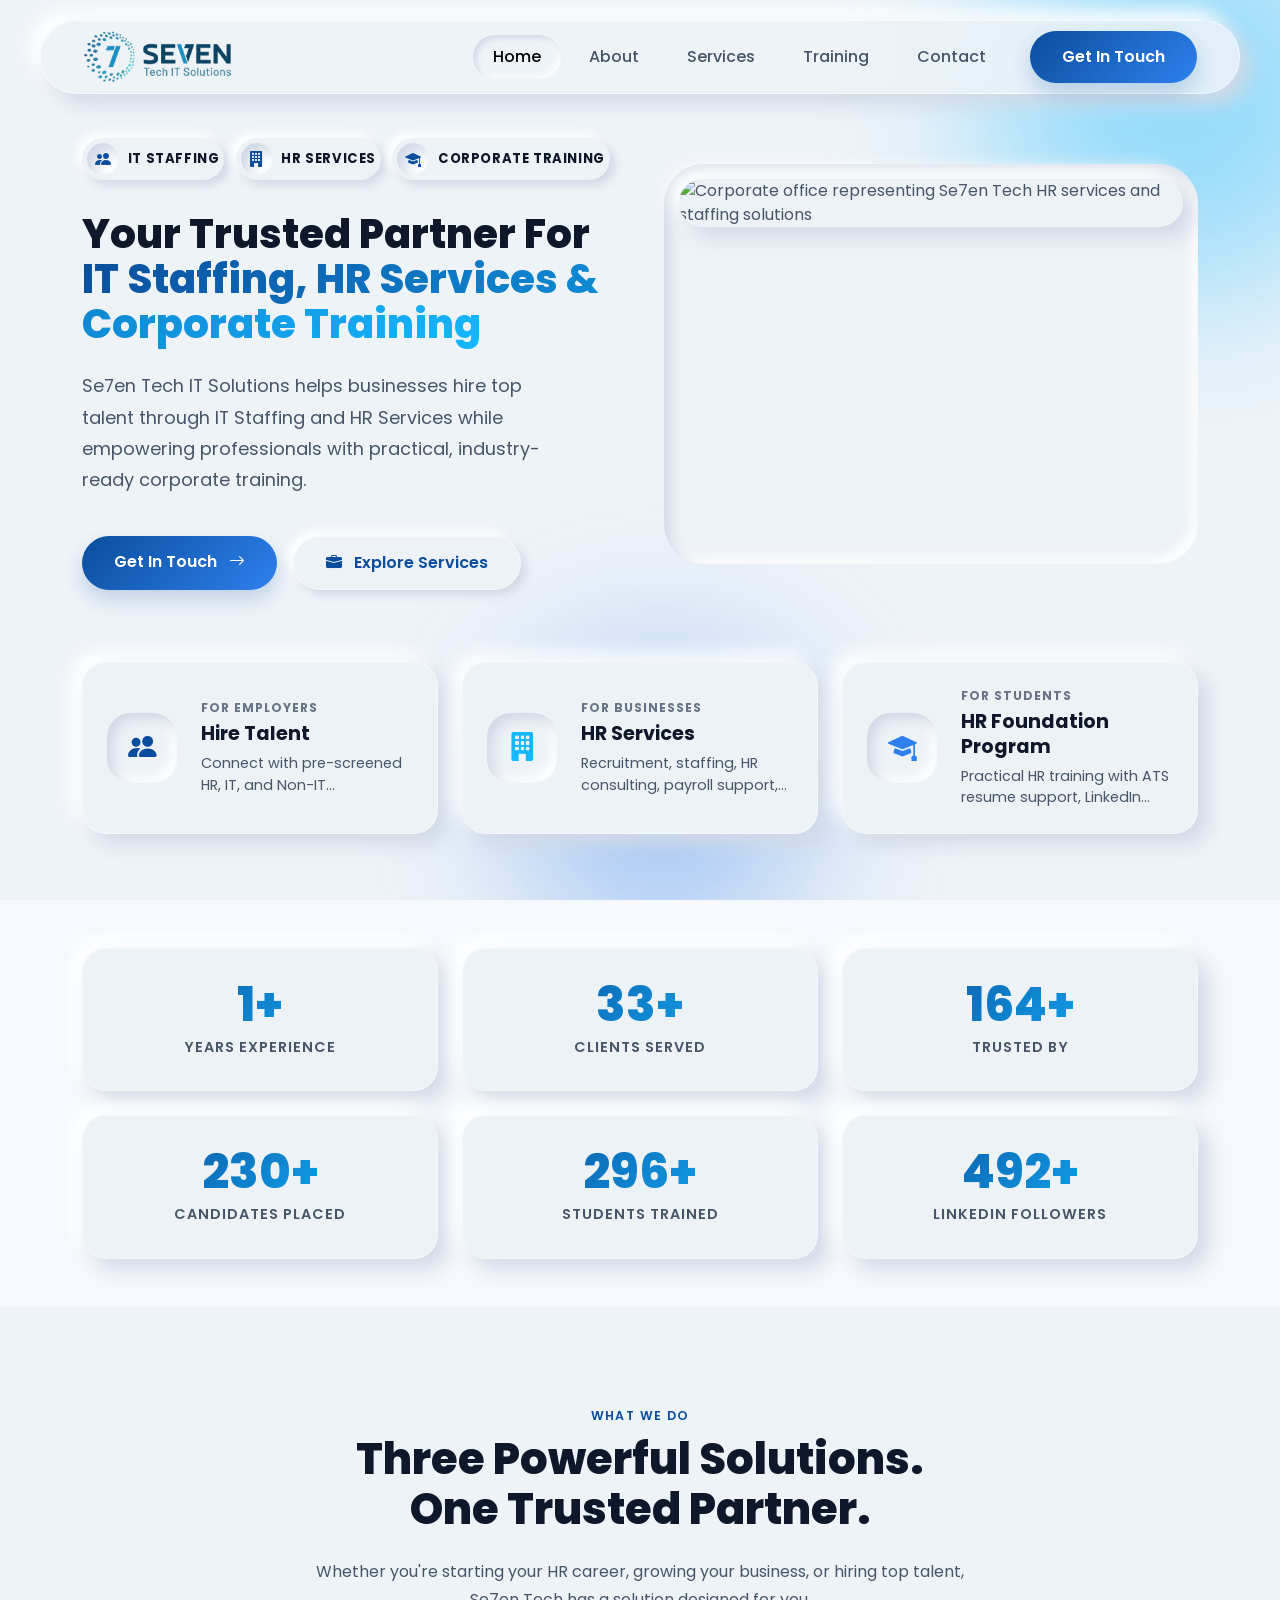
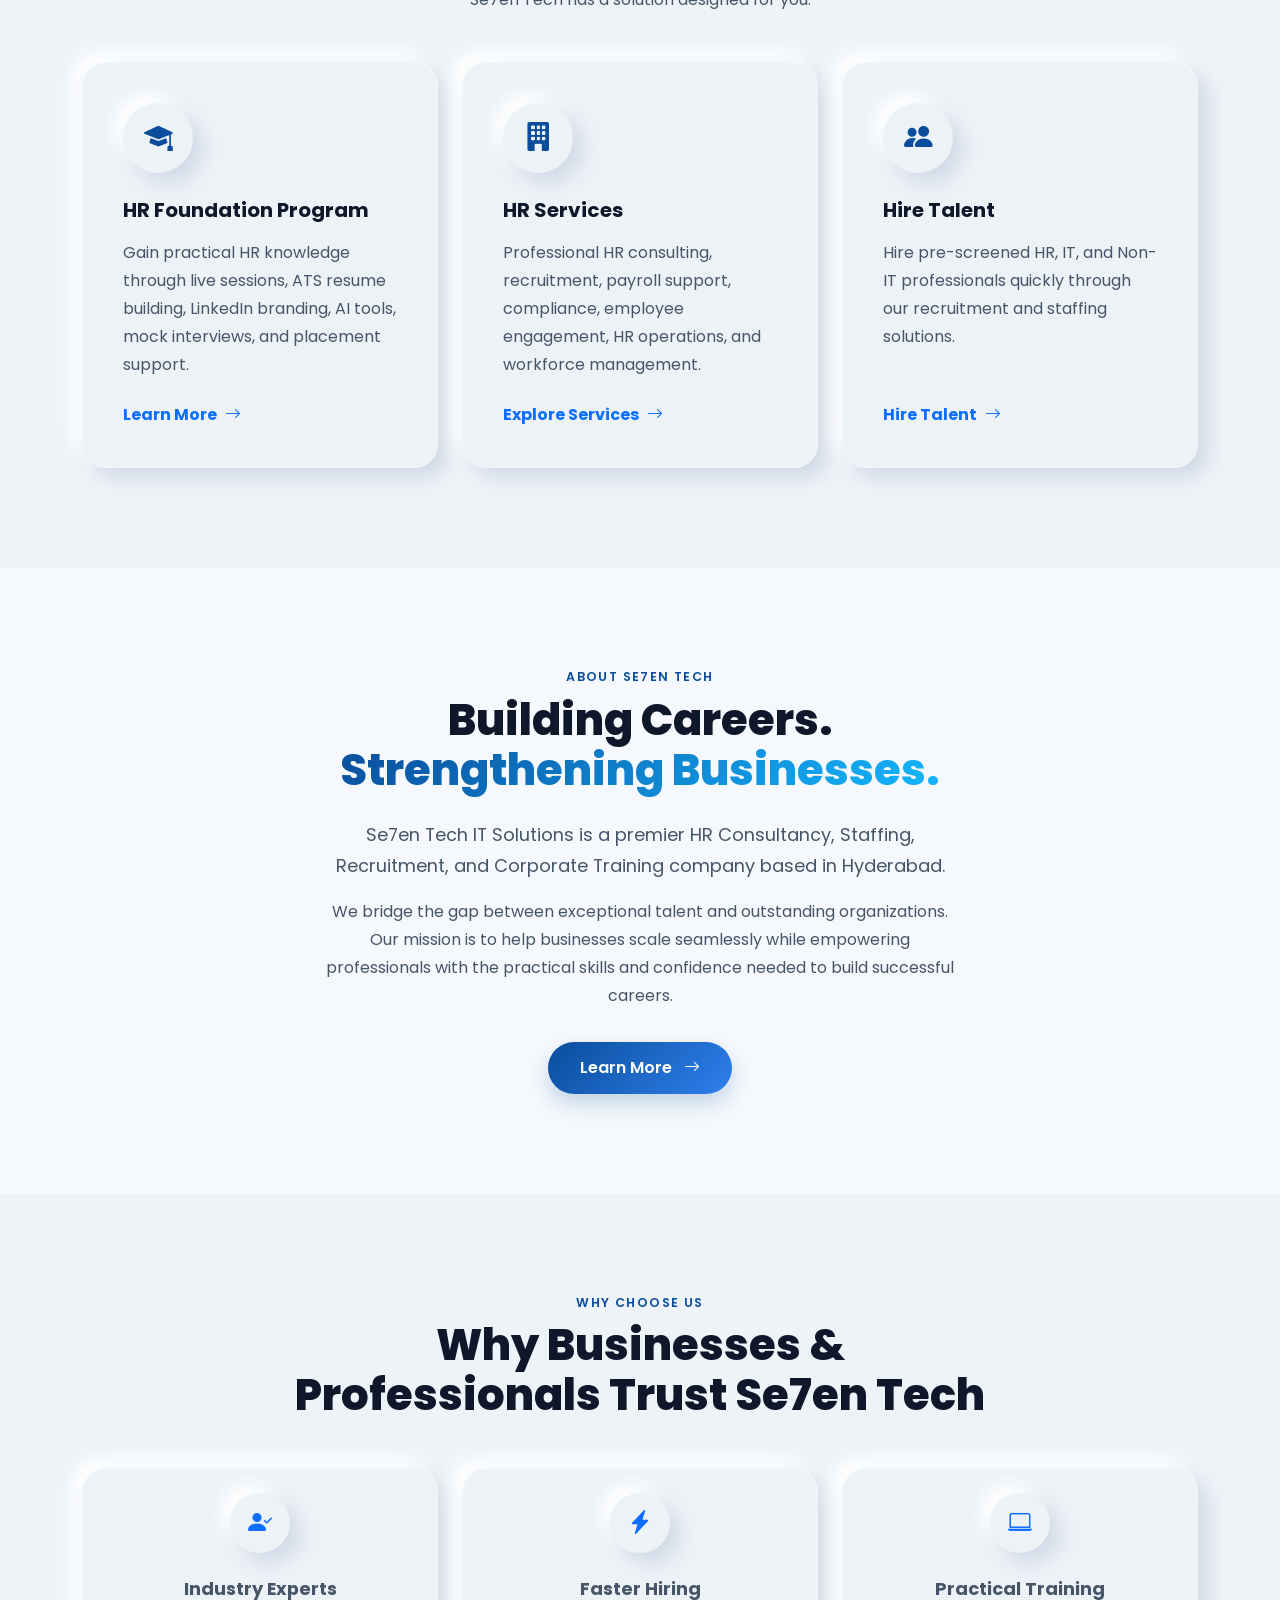
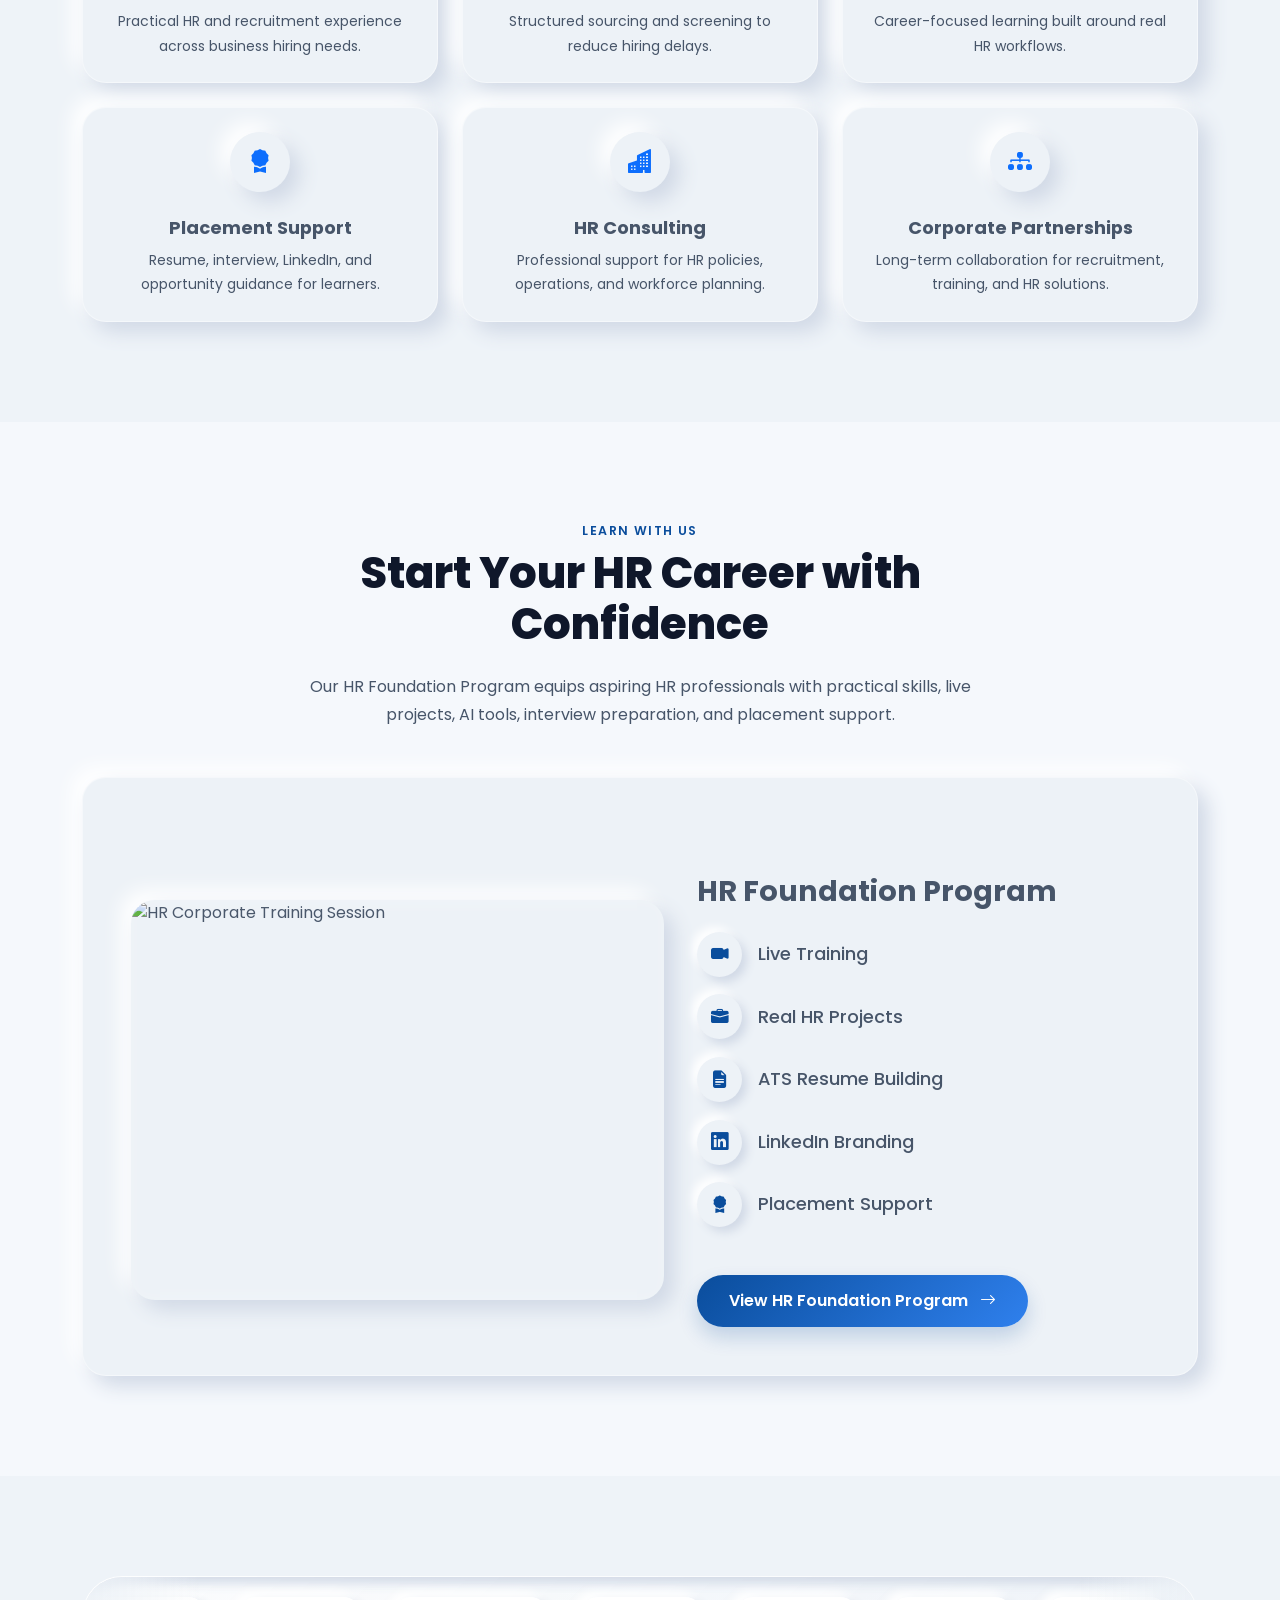
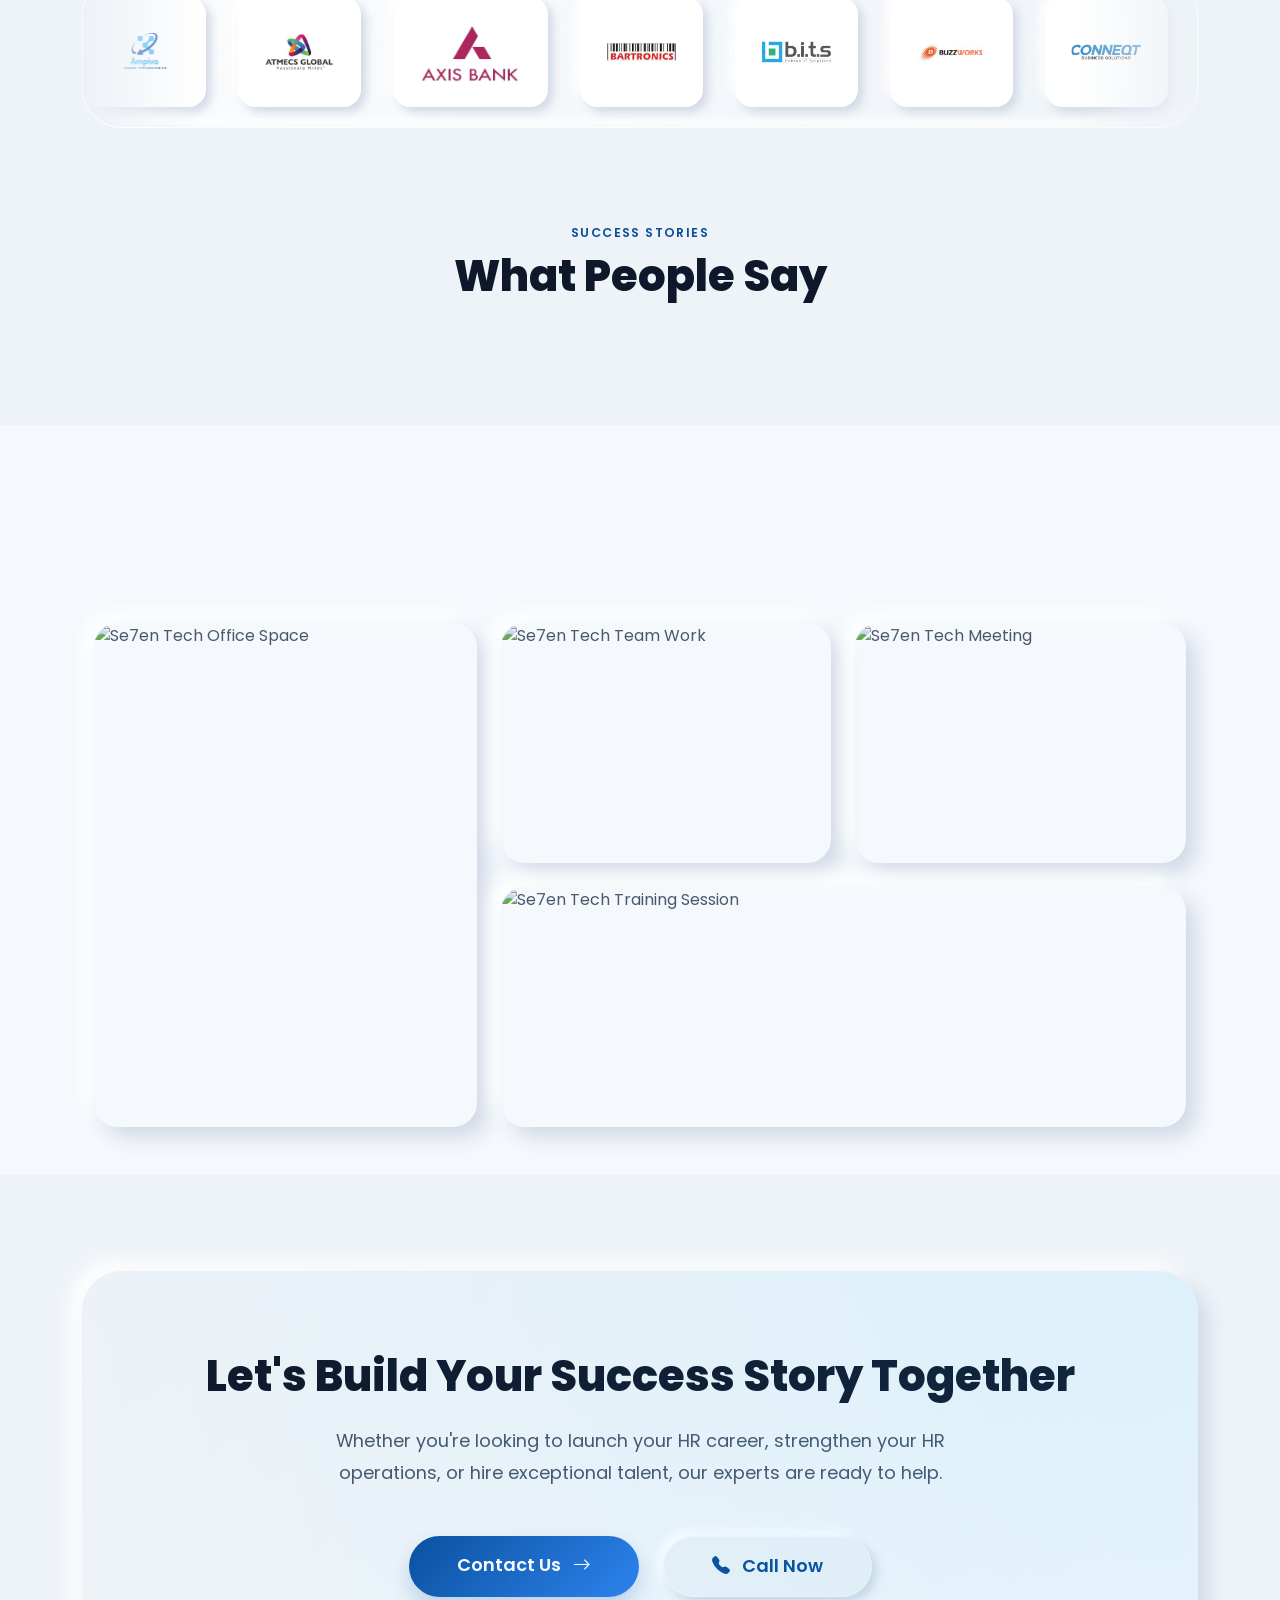
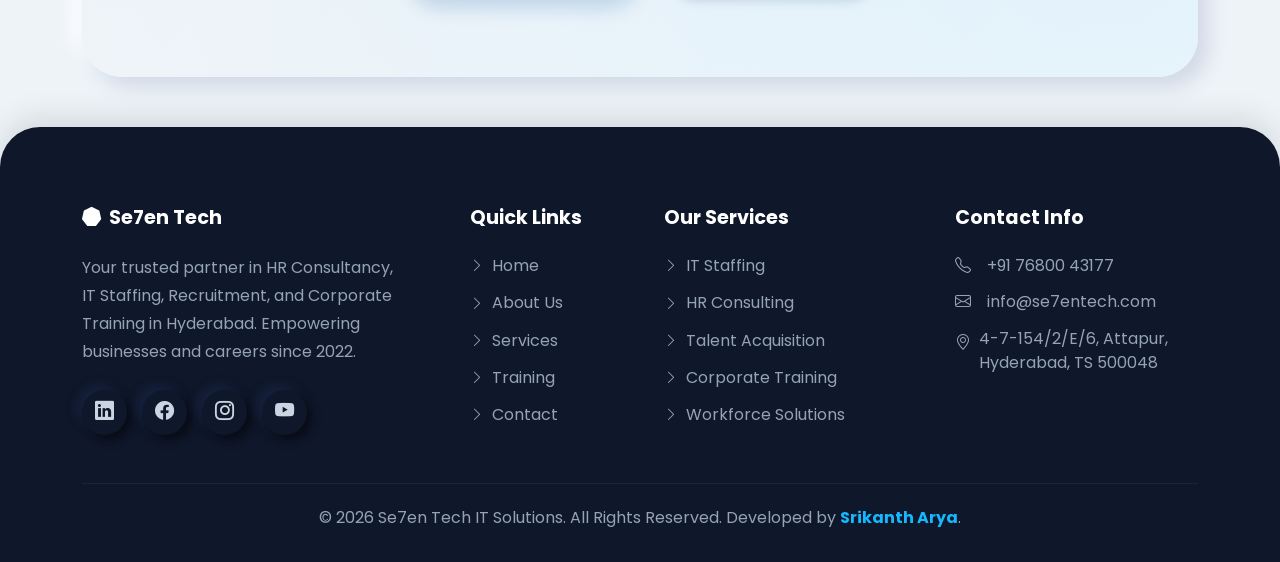
==== commit c22a02f1: "Update index.html" ====
--- a/index.html
+++ b/index.html
@@ -13,7 +13,7 @@
     <meta name="description" content="Se7en Tech IT Solutions - Premium HR Consultancy, IT Staffing, Recruitment and Corporate Training in Hyderabad.">
     <meta name="keywords" content="HR Consultancy, IT Staffing, Recruitment, Talent Acquisition, Corporate Training, Hyderabad">
     <meta name="author" content="Se7en Tech IT Solutions">
-<title>Se7en Tech IT Solutions | Premium HR Consultancy & IT Staffing</title>
+<title>Se7en Tech IT Solutions– HR & Workforce Solutions Partner</title>
 
 <meta property="og:type" content="website">
 <meta property="og:url" content="https://www.se7entechitsolutions.com/">
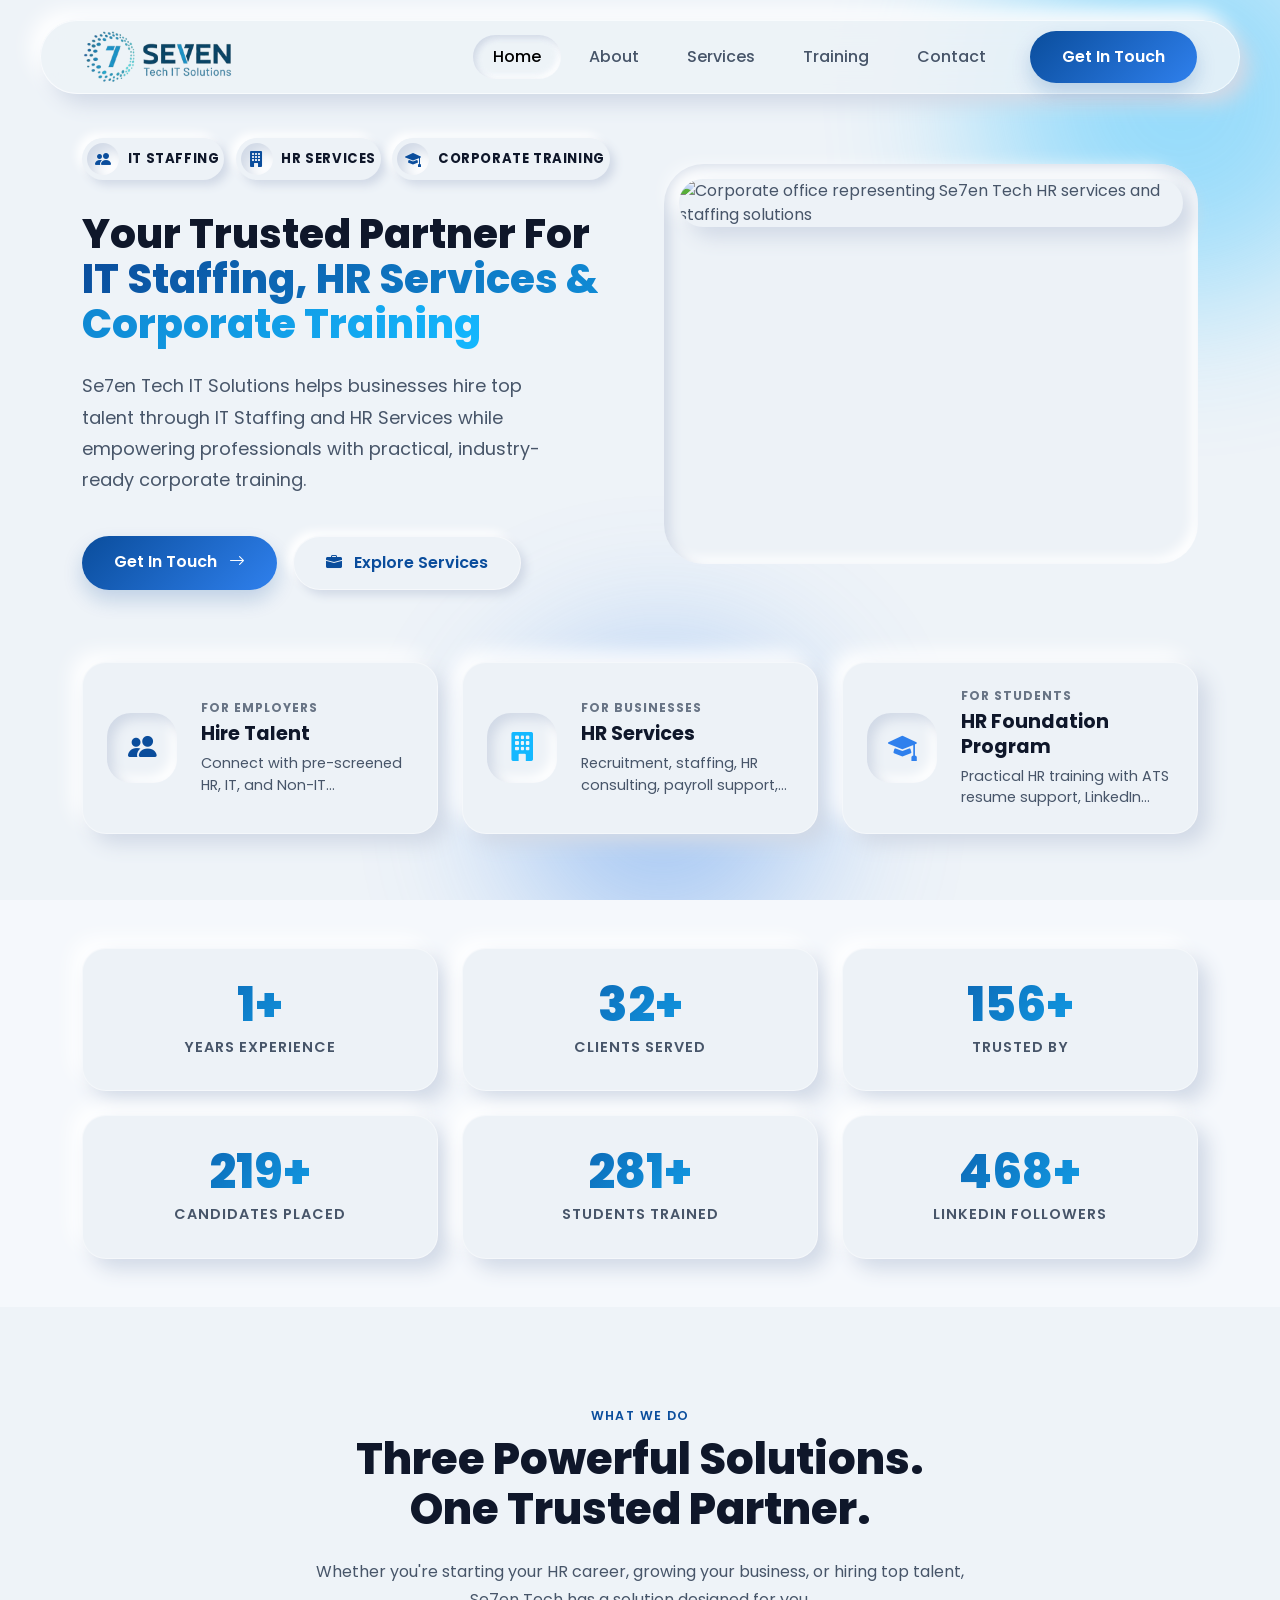
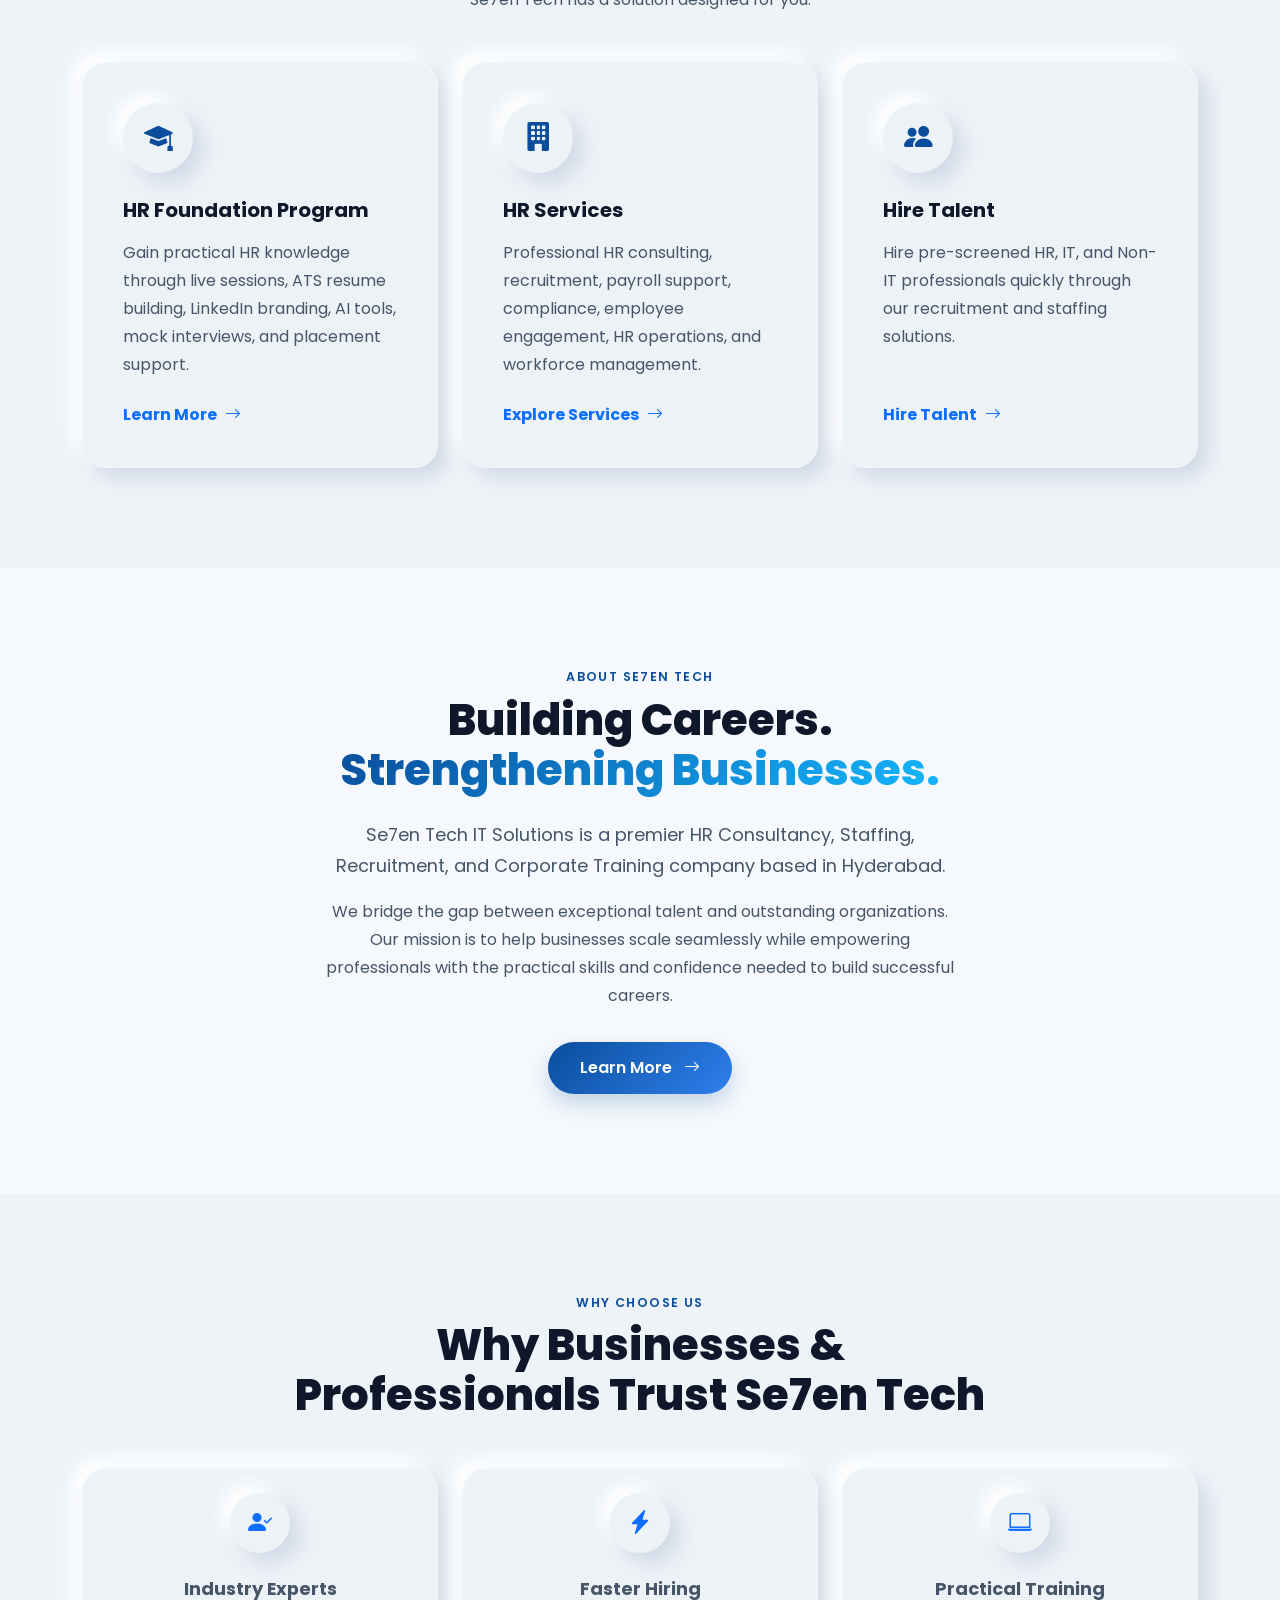
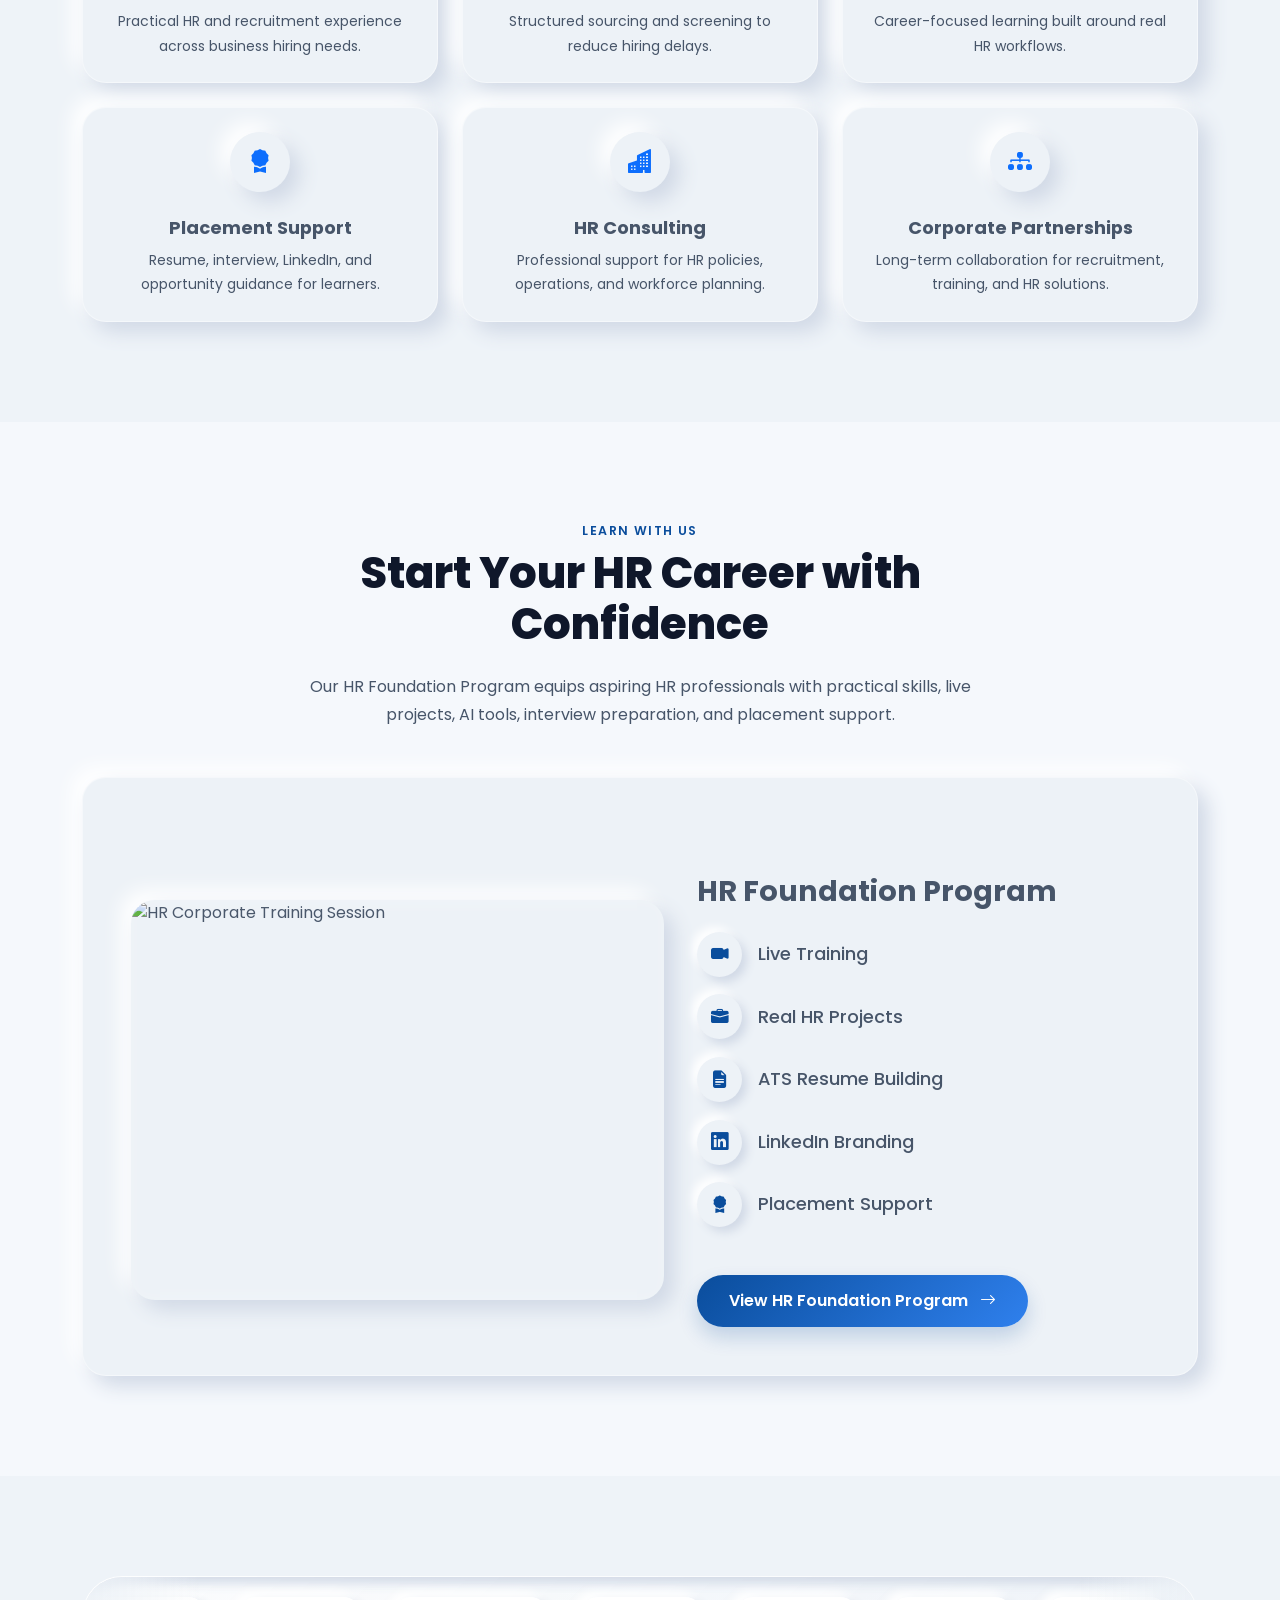
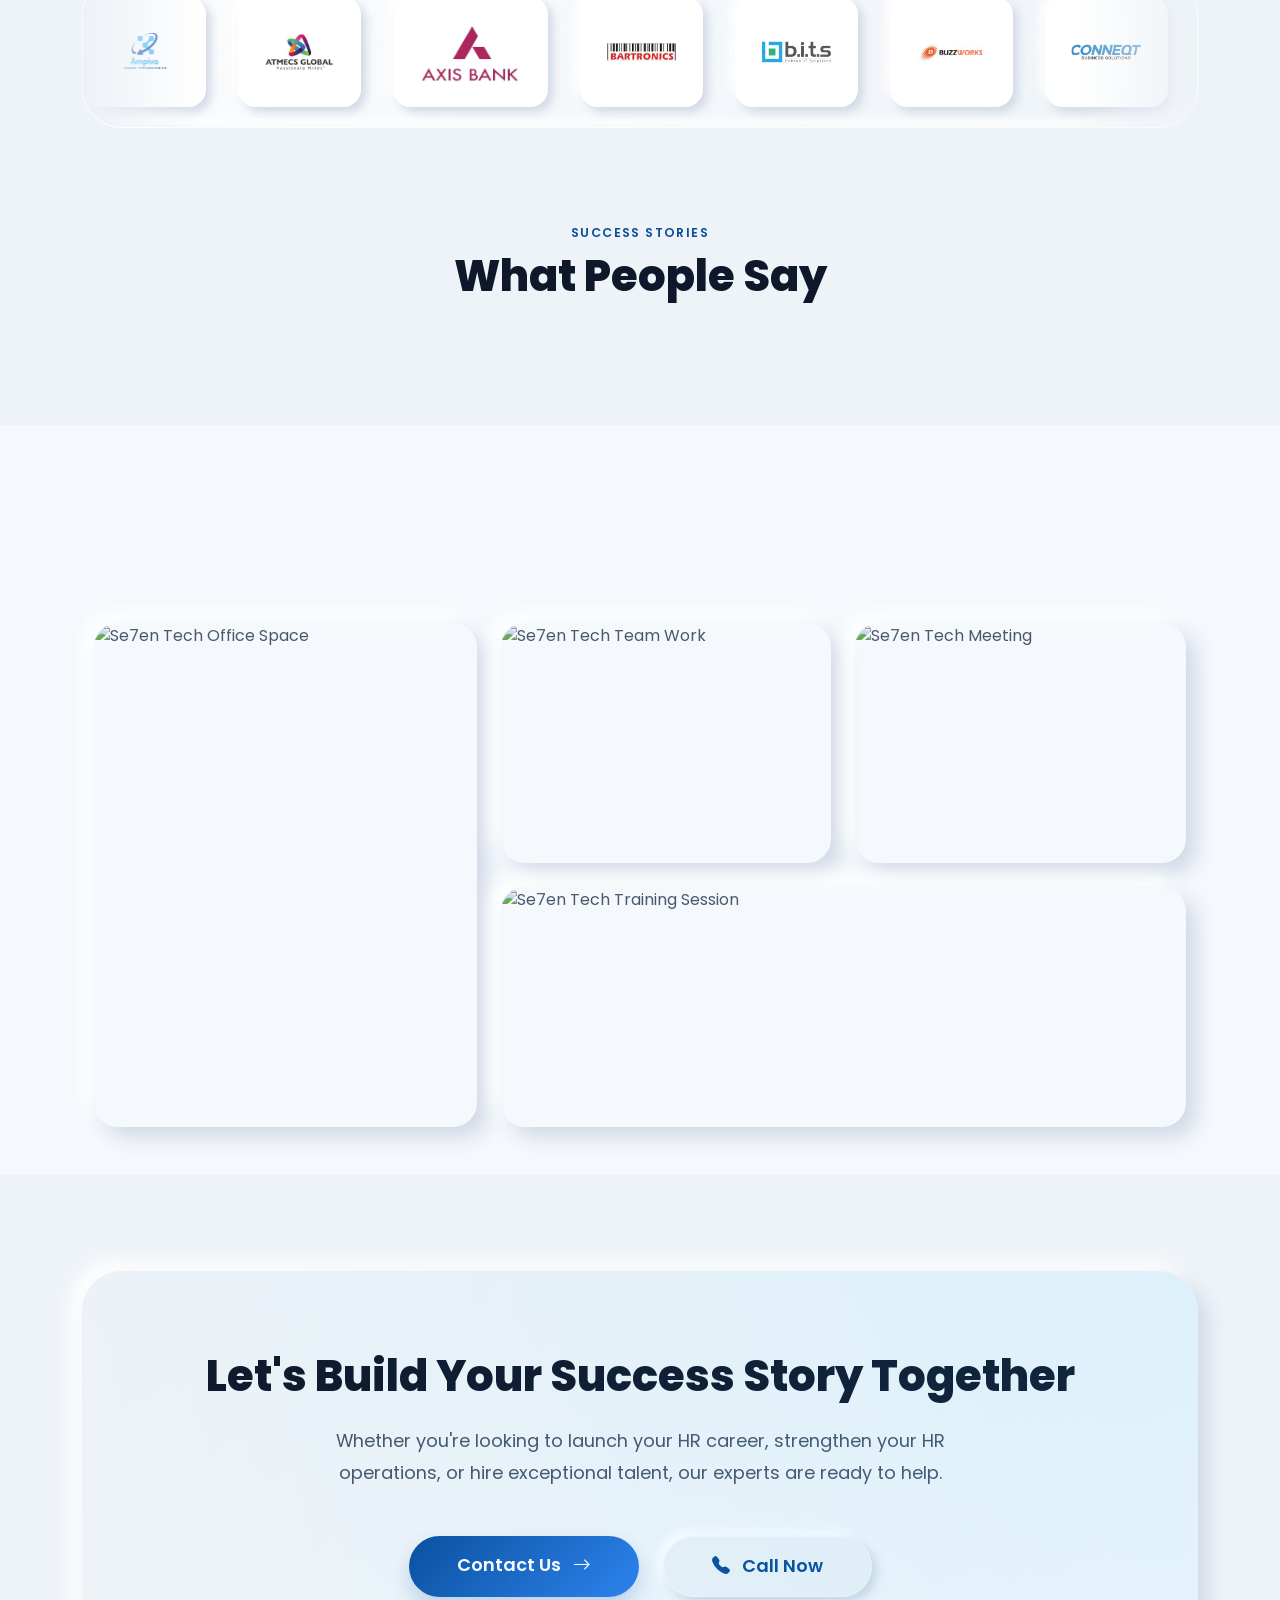
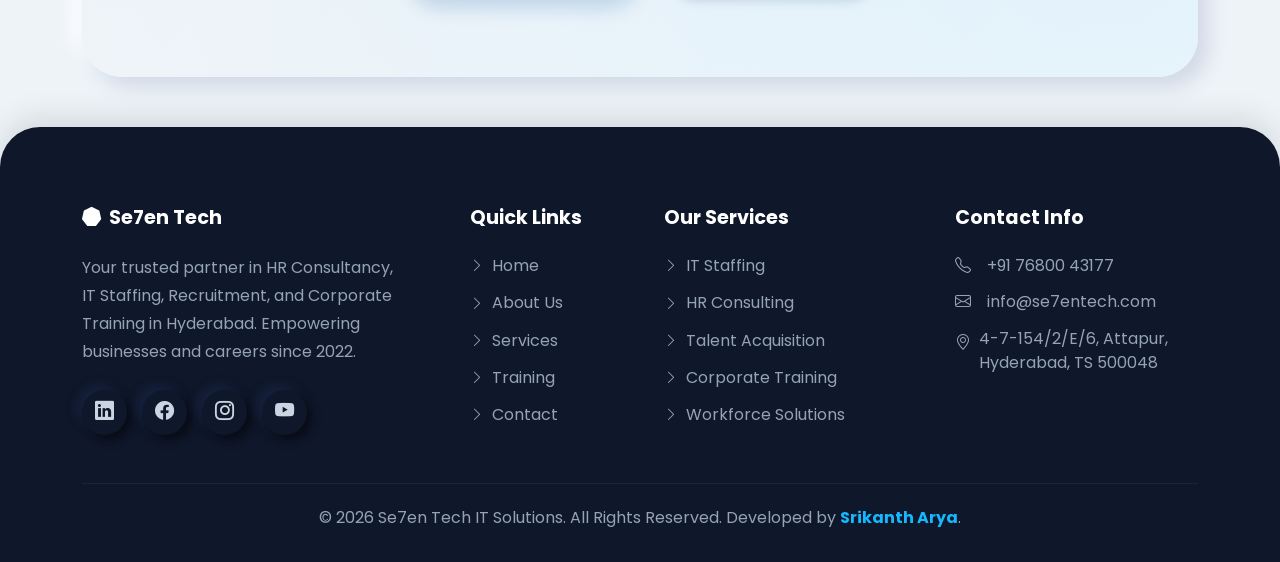
==== commit 690808d0: "Update index.html" ====
--- a/index.html
+++ b/index.html
@@ -17,7 +17,7 @@
 
 <meta property="og:type" content="website">
 <meta property="og:url" content="https://www.se7entechitsolutions.com/">
-<meta property="og:title" content="Se7en Tech IT Solutions | Premium HR Consultancy & IT Staffing">
+<meta property="og:title" content="Se7en Tech IT Solutions– HR & Workforce Solutions Partner">
 <meta property="og:description" content="Helping businesses hire top talent and empowering professionals through HR Consultancy, IT Staffing, Recruitment, and Corporate Training.">
 <meta property="og:image" content="https://www.se7entechitsolutions.com/logo/hero.png">
 <meta property="og:image:width" content="1200">
@@ -27,7 +27,7 @@
 <meta property="og:site_name" content="Se7en Tech IT Solutions">
 
 <meta name="twitter:card" content="summary_large_image">
-<meta name="twitter:title" content="Se7en Tech IT Solutions | Premium HR Consultancy & IT Staffing">
+<meta name="twitter:title" content="Se7en Tech IT Solutions– HR & Workforce Solutions Partner">
 <meta name="twitter:description" content="Helping businesses hire top talent through IT Staffing, Recruitment, and Corporate Training.">
 <meta name="twitter:image" content="https://www.se7entechitsolutions.com/images/~.jpg">
 
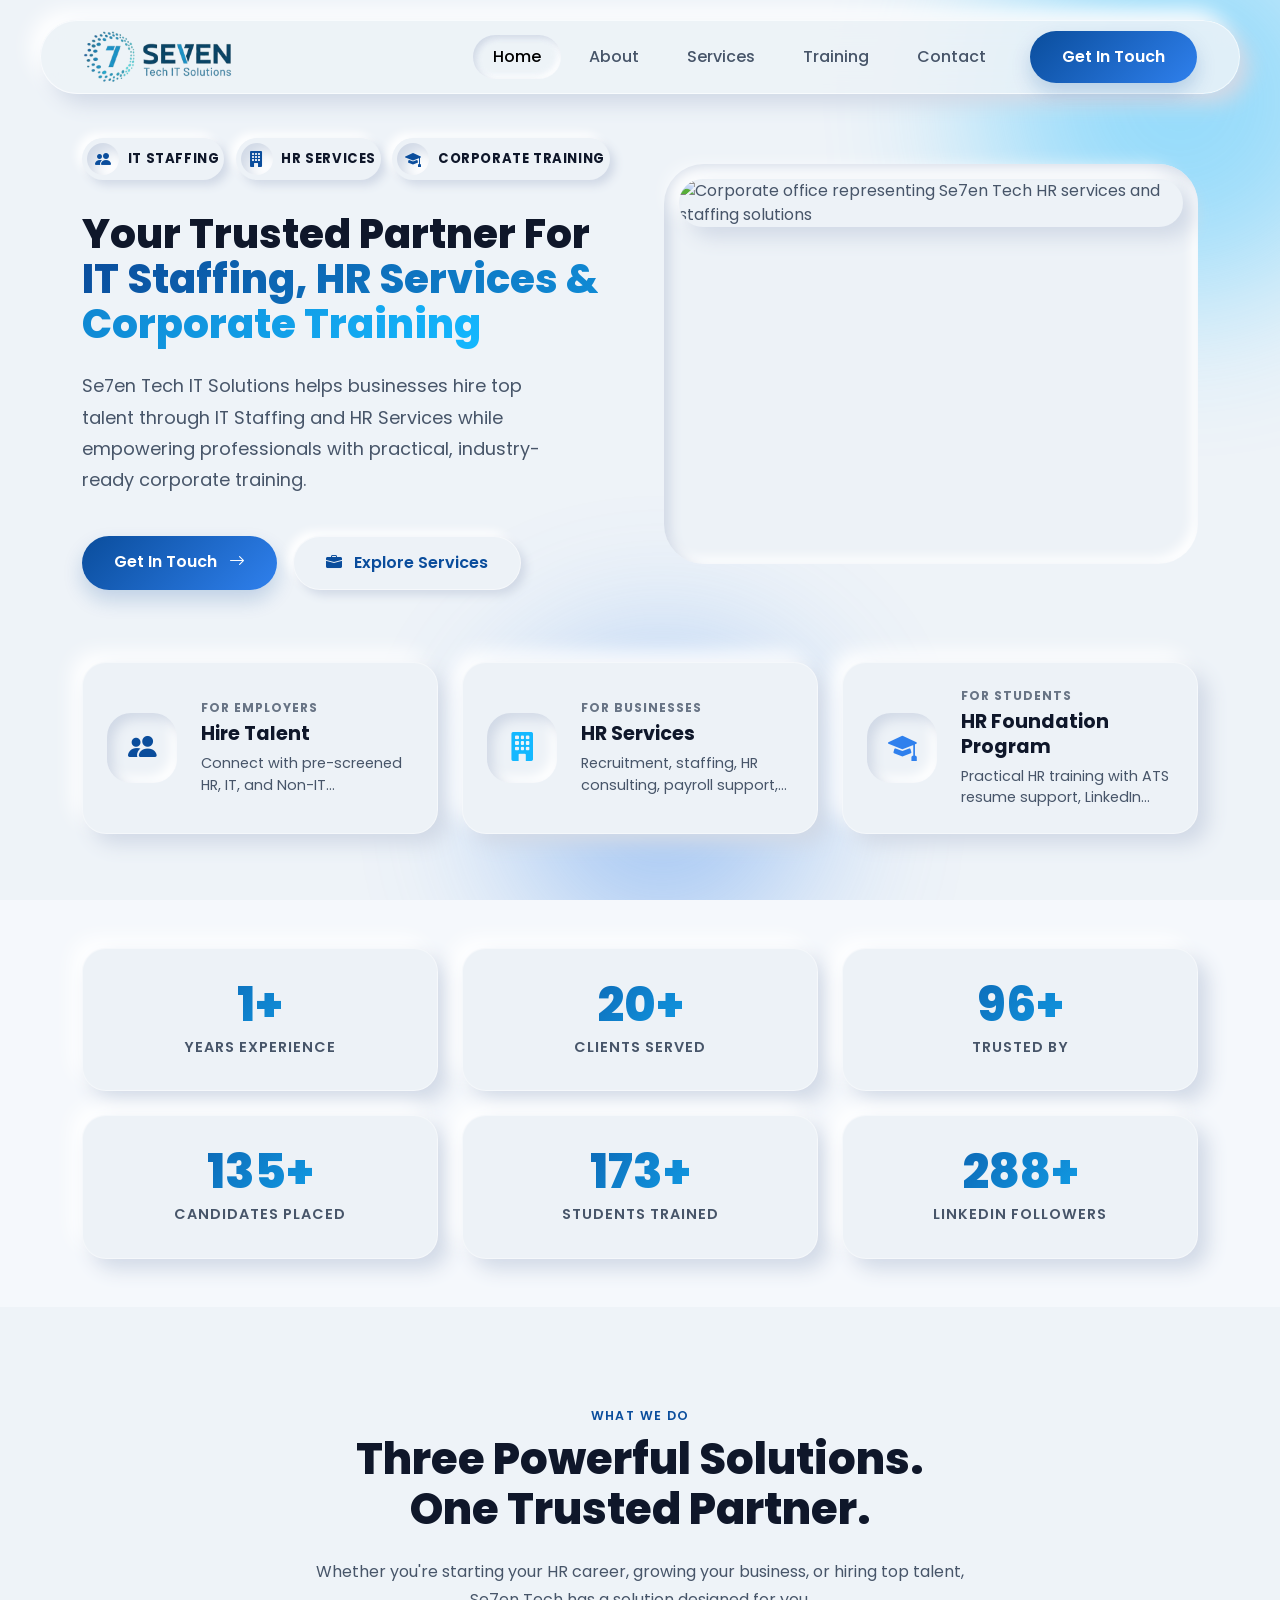
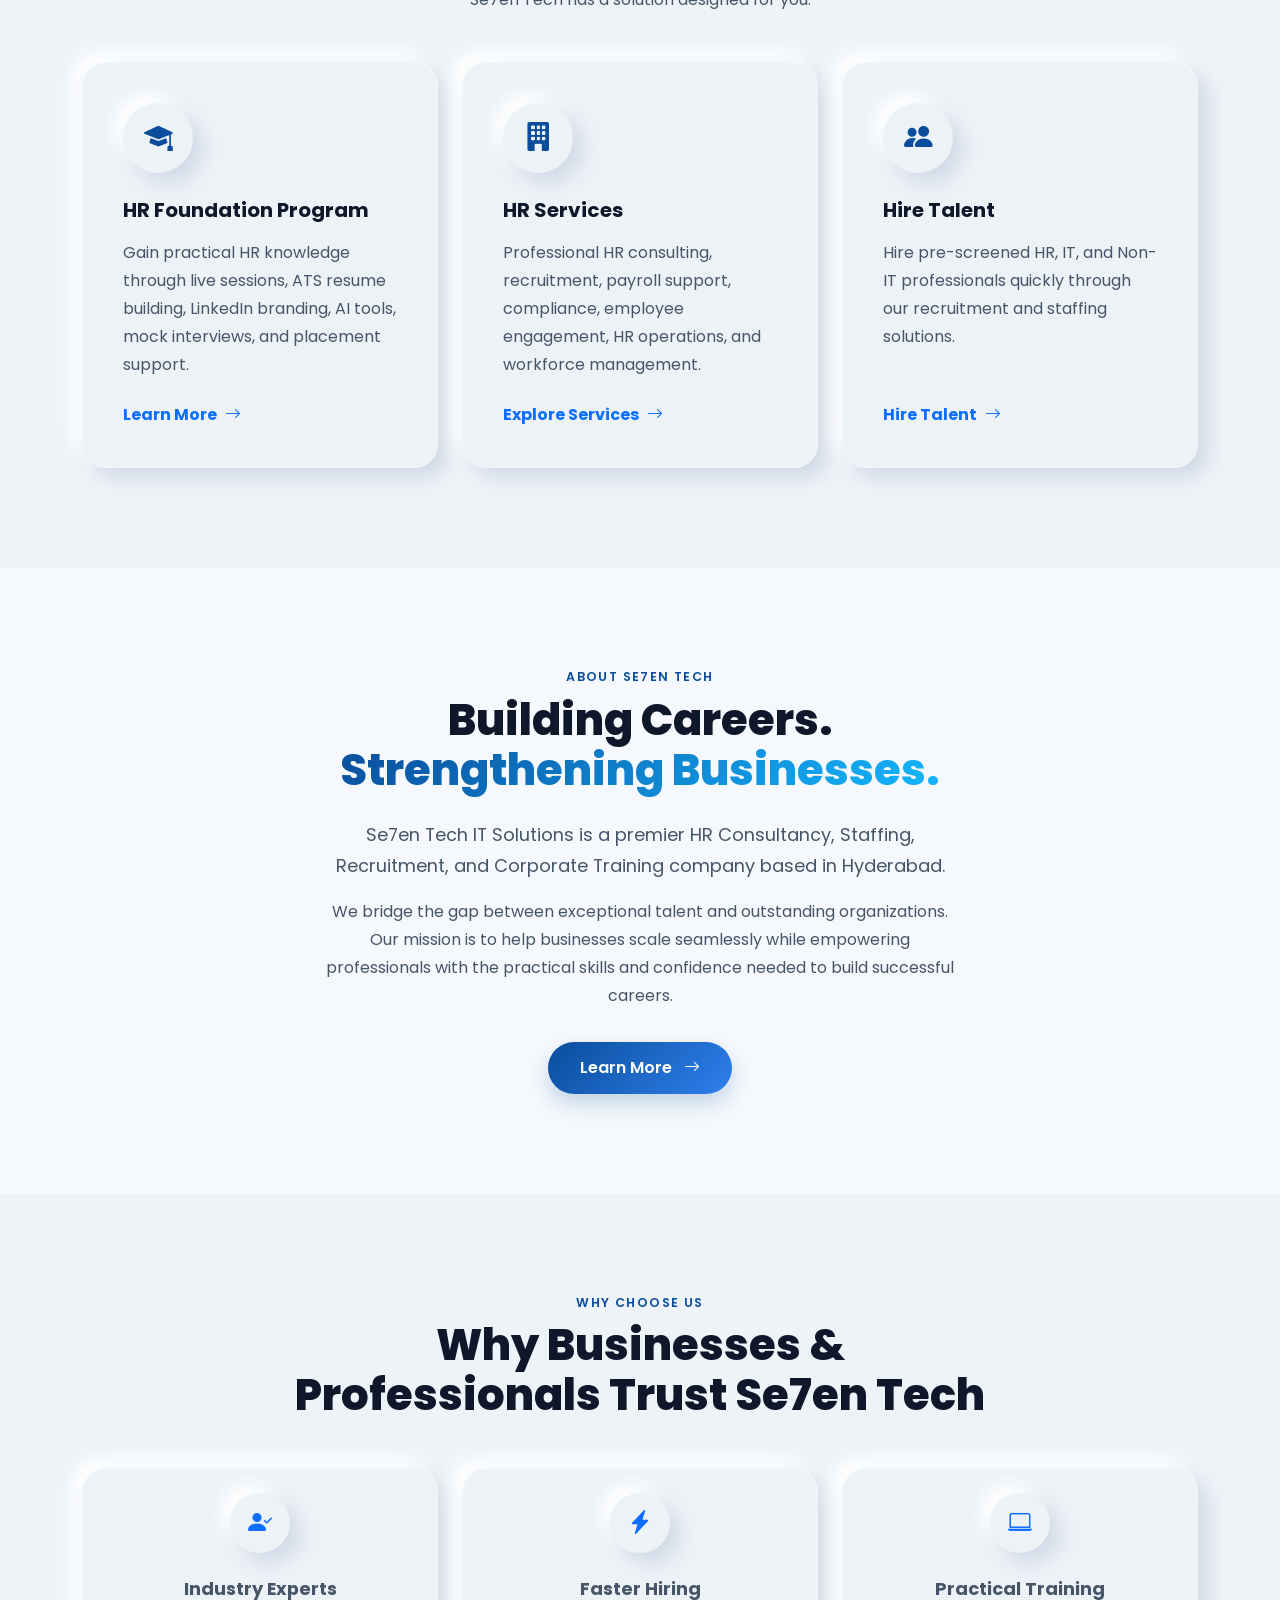
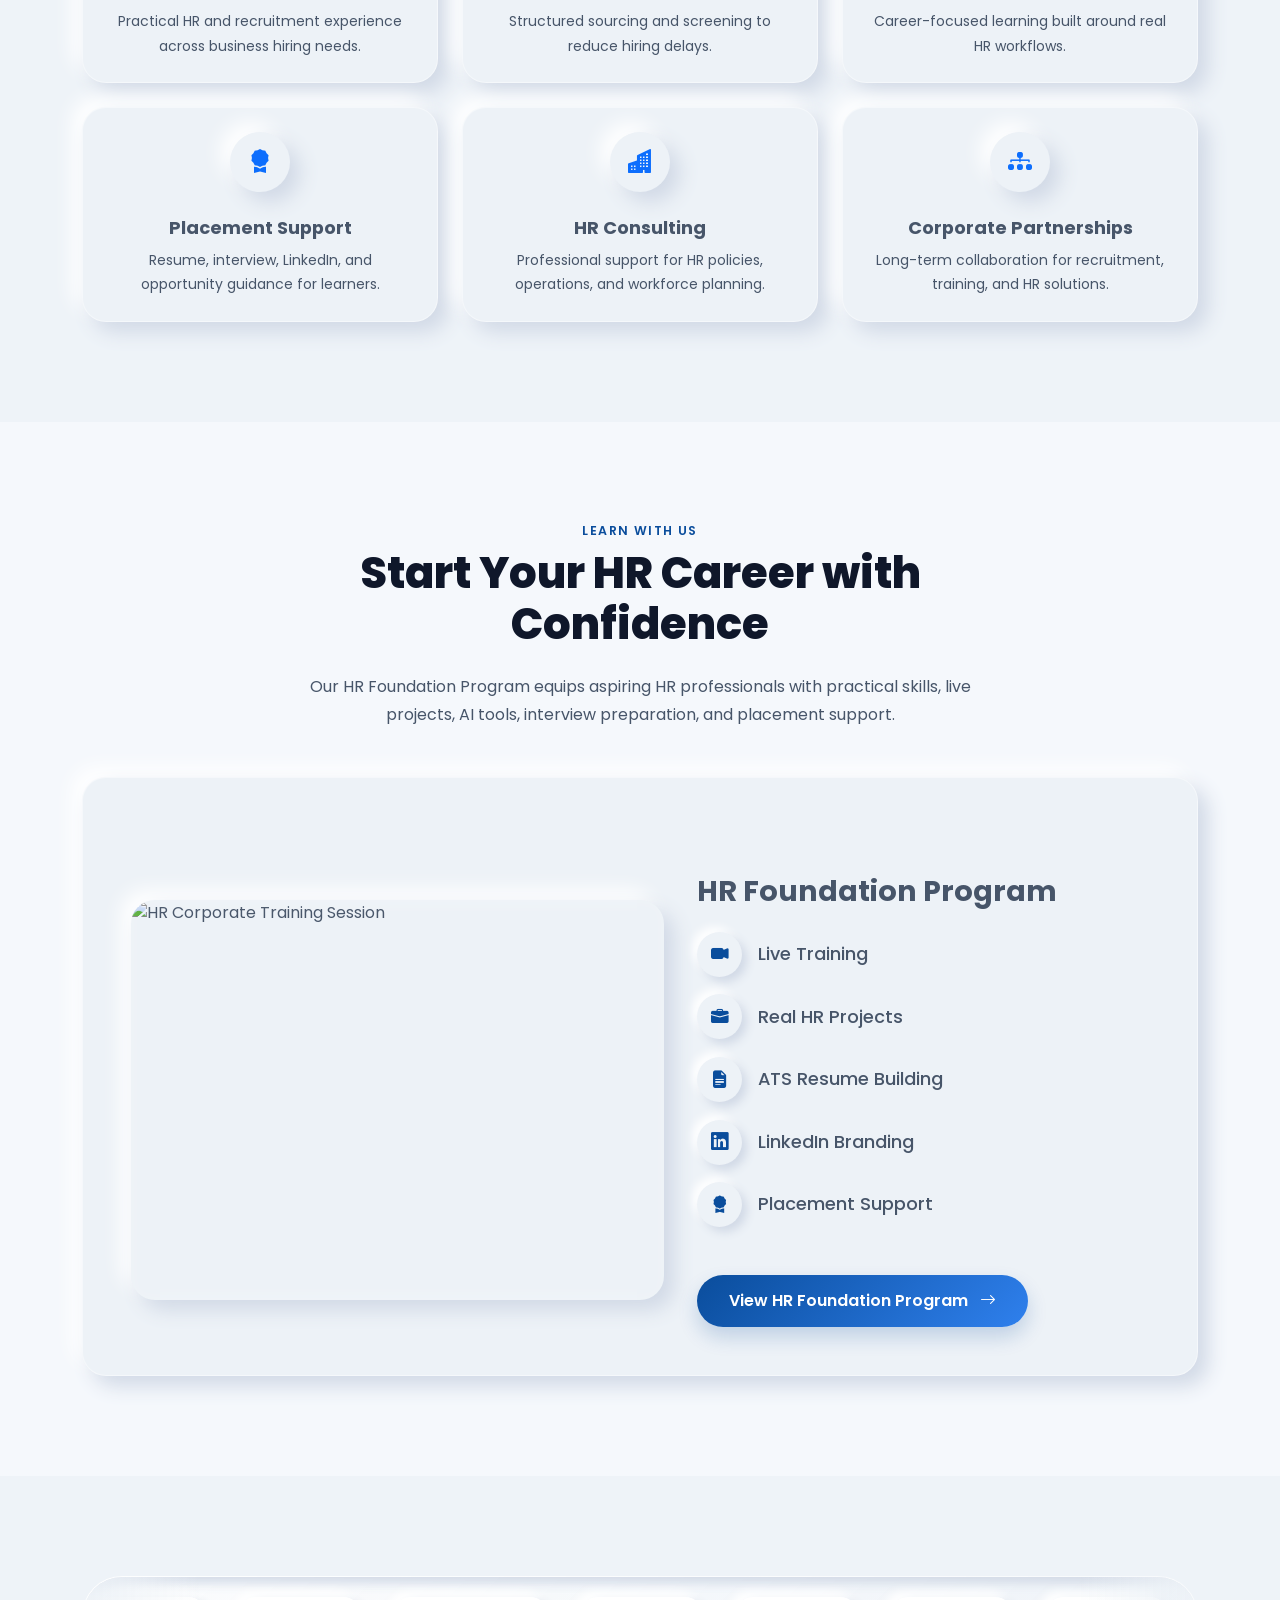
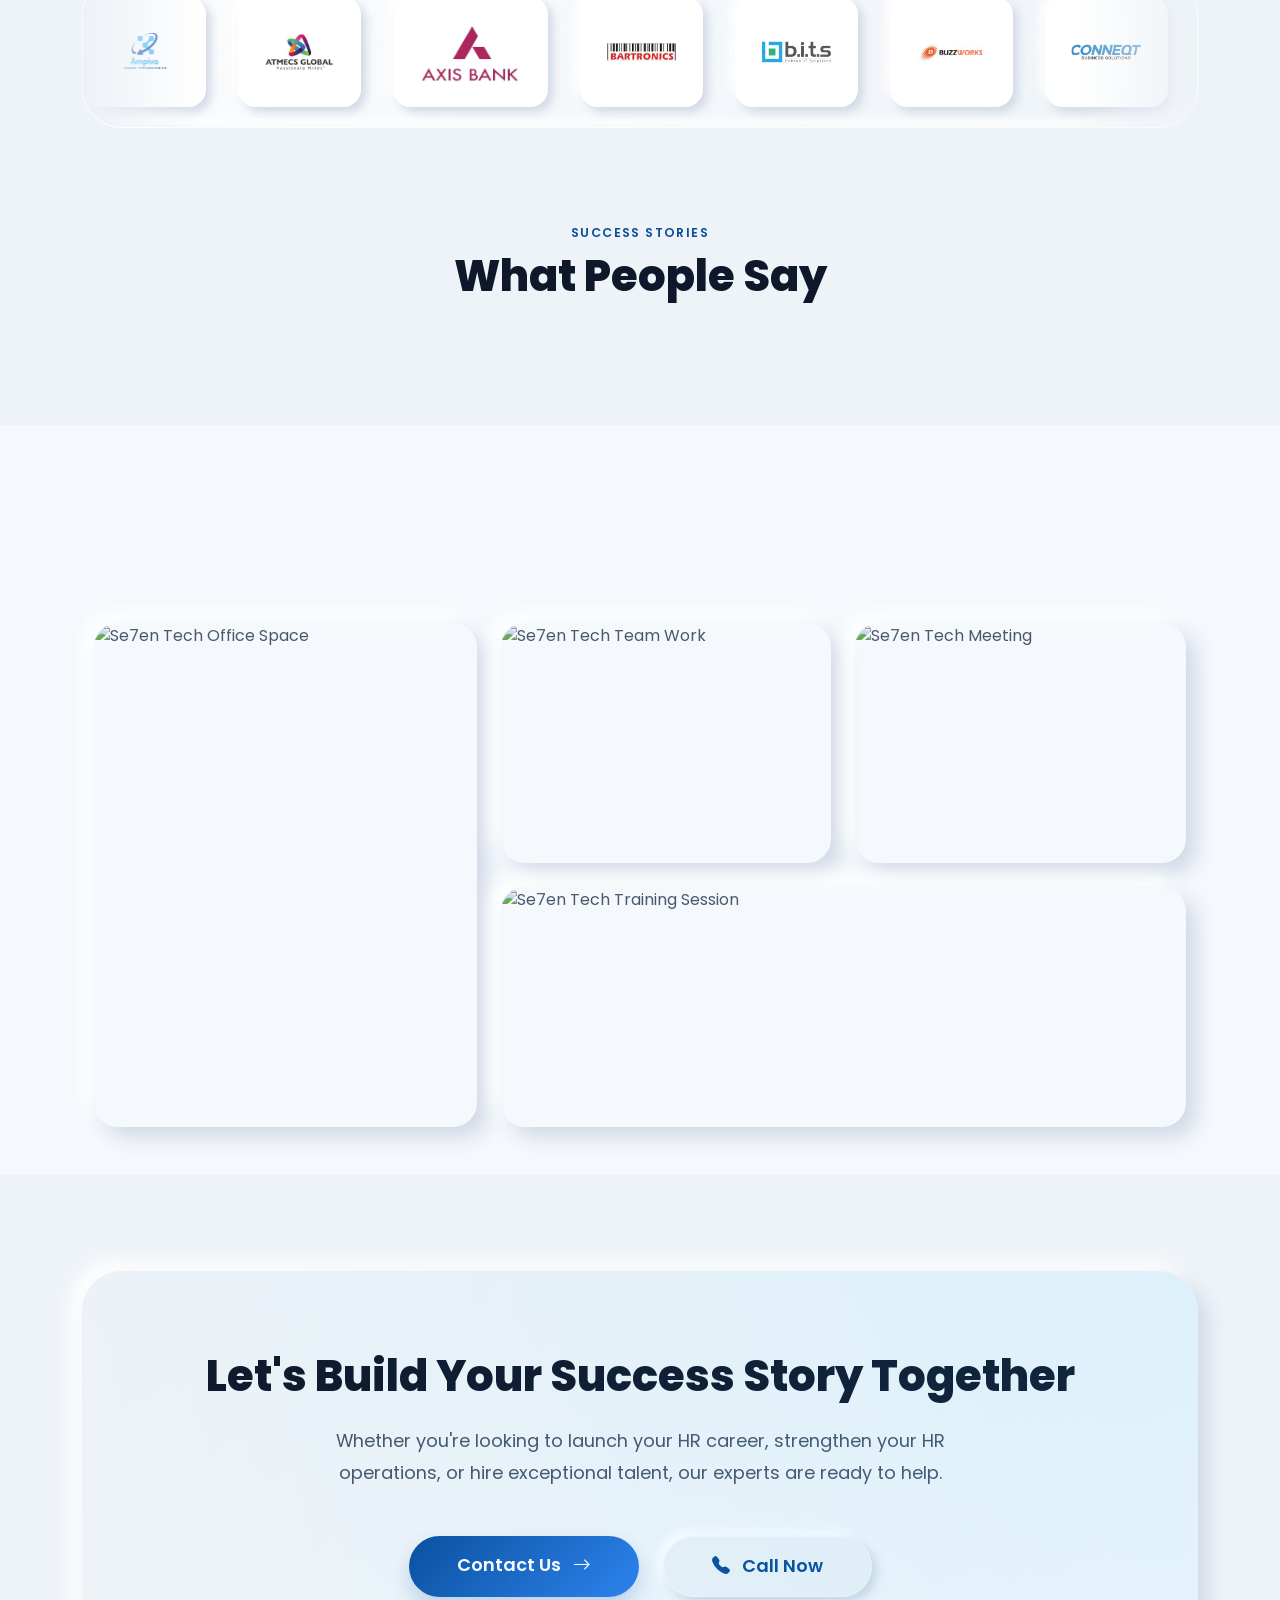
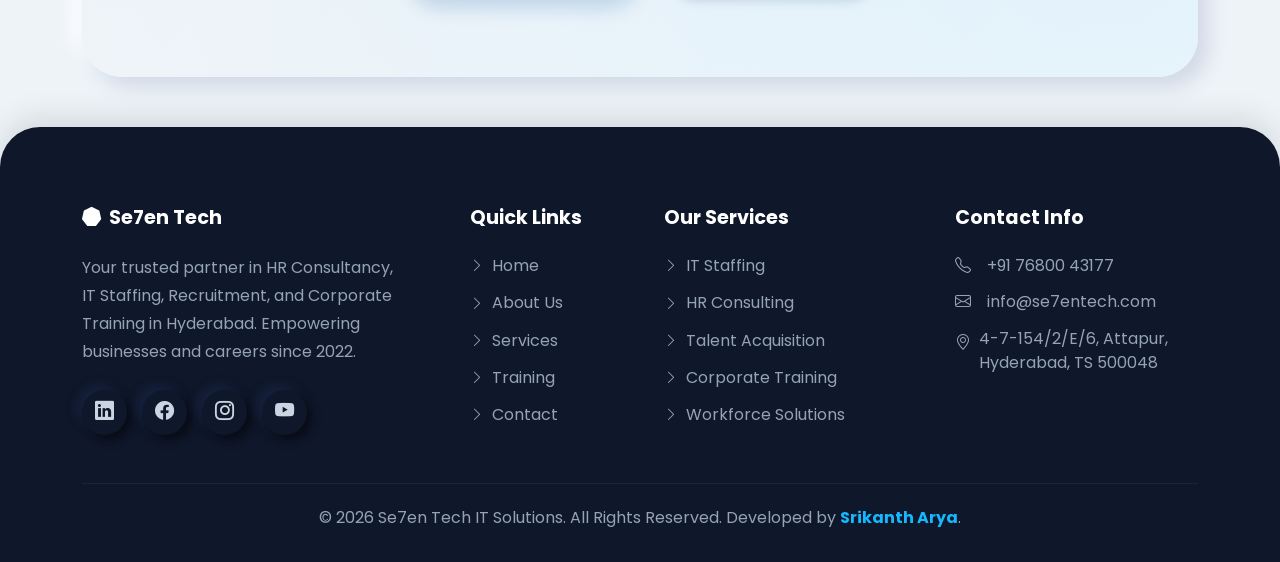
==== commit 132d91d8: "Update index.html" ====
--- a/index.html
+++ b/index.html
@@ -16,10 +16,10 @@
 <title>Se7en Tech IT Solutions– HR & Workforce Solutions Partner</title>
 
 <meta property="og:type" content="website">
-<meta property="og:url" content="https://www.se7entechitsolutions.com/">
+<meta property="og:url" content="https://se7entechitsolutions.com/">
 <meta property="og:title" content="Se7en Tech IT Solutions– HR & Workforce Solutions Partner">
 <meta property="og:description" content="Helping businesses hire top talent and empowering professionals through HR Consultancy, IT Staffing, Recruitment, and Corporate Training.">
-<meta property="og:image" content="https://www.se7entechitsolutions.com/logo/hero.png">
+<meta property="og:image" content="https://se7entechitsolutions.com/logo/hero.png">
 <meta property="og:image:width" content="1200">
 <meta property="og:image:height" content="630">
 <meta property="og:image:type" content="image/png">
@@ -29,7 +29,7 @@
 <meta name="twitter:card" content="summary_large_image">
 <meta name="twitter:title" content="Se7en Tech IT Solutions– HR & Workforce Solutions Partner">
 <meta name="twitter:description" content="Helping businesses hire top talent through IT Staffing, Recruitment, and Corporate Training.">
-<meta name="twitter:image" content="https://www.se7entechitsolutions.com/images/~.jpg">
+<meta name="twitter:image" content="https://se7entechitsolutions.com/images/~.jpg">
 
     <!-- Google Fonts: Poppins -->
     <link rel="preconnect" href="https://fonts.googleapis.com">
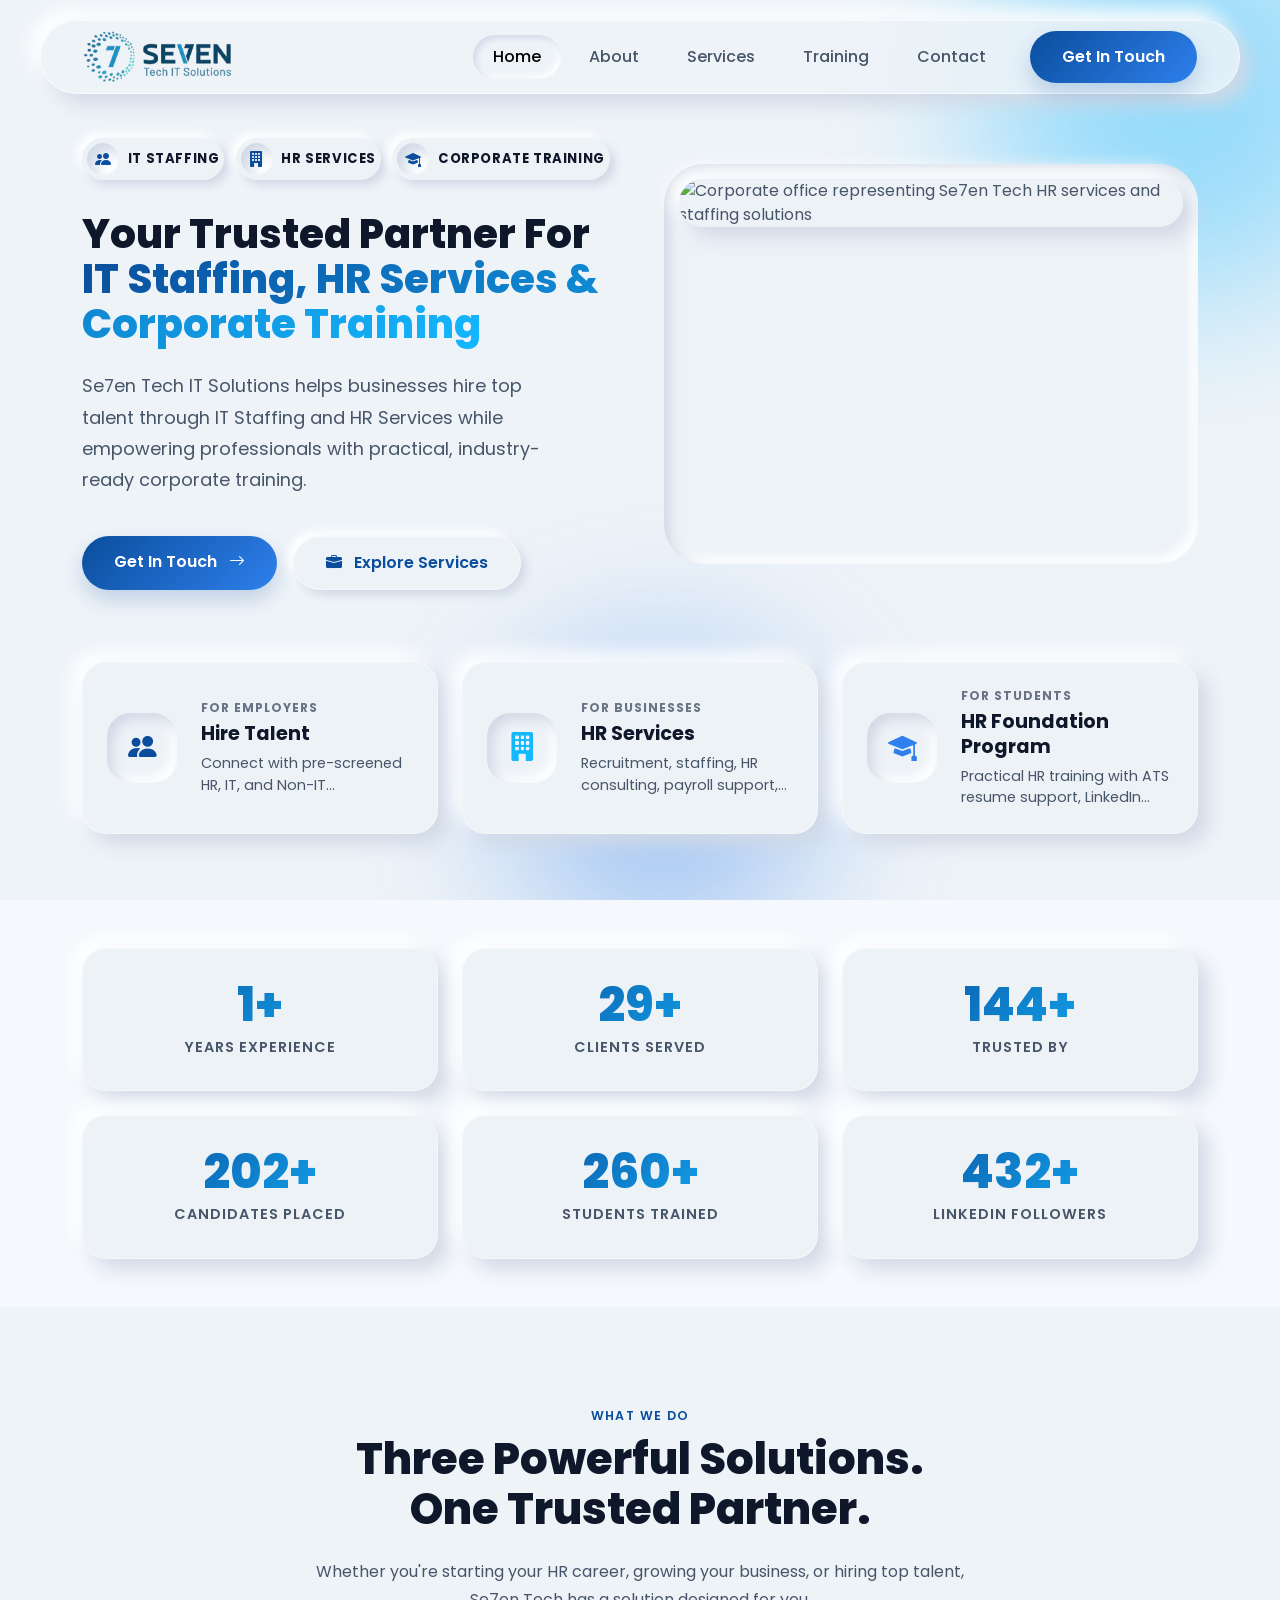
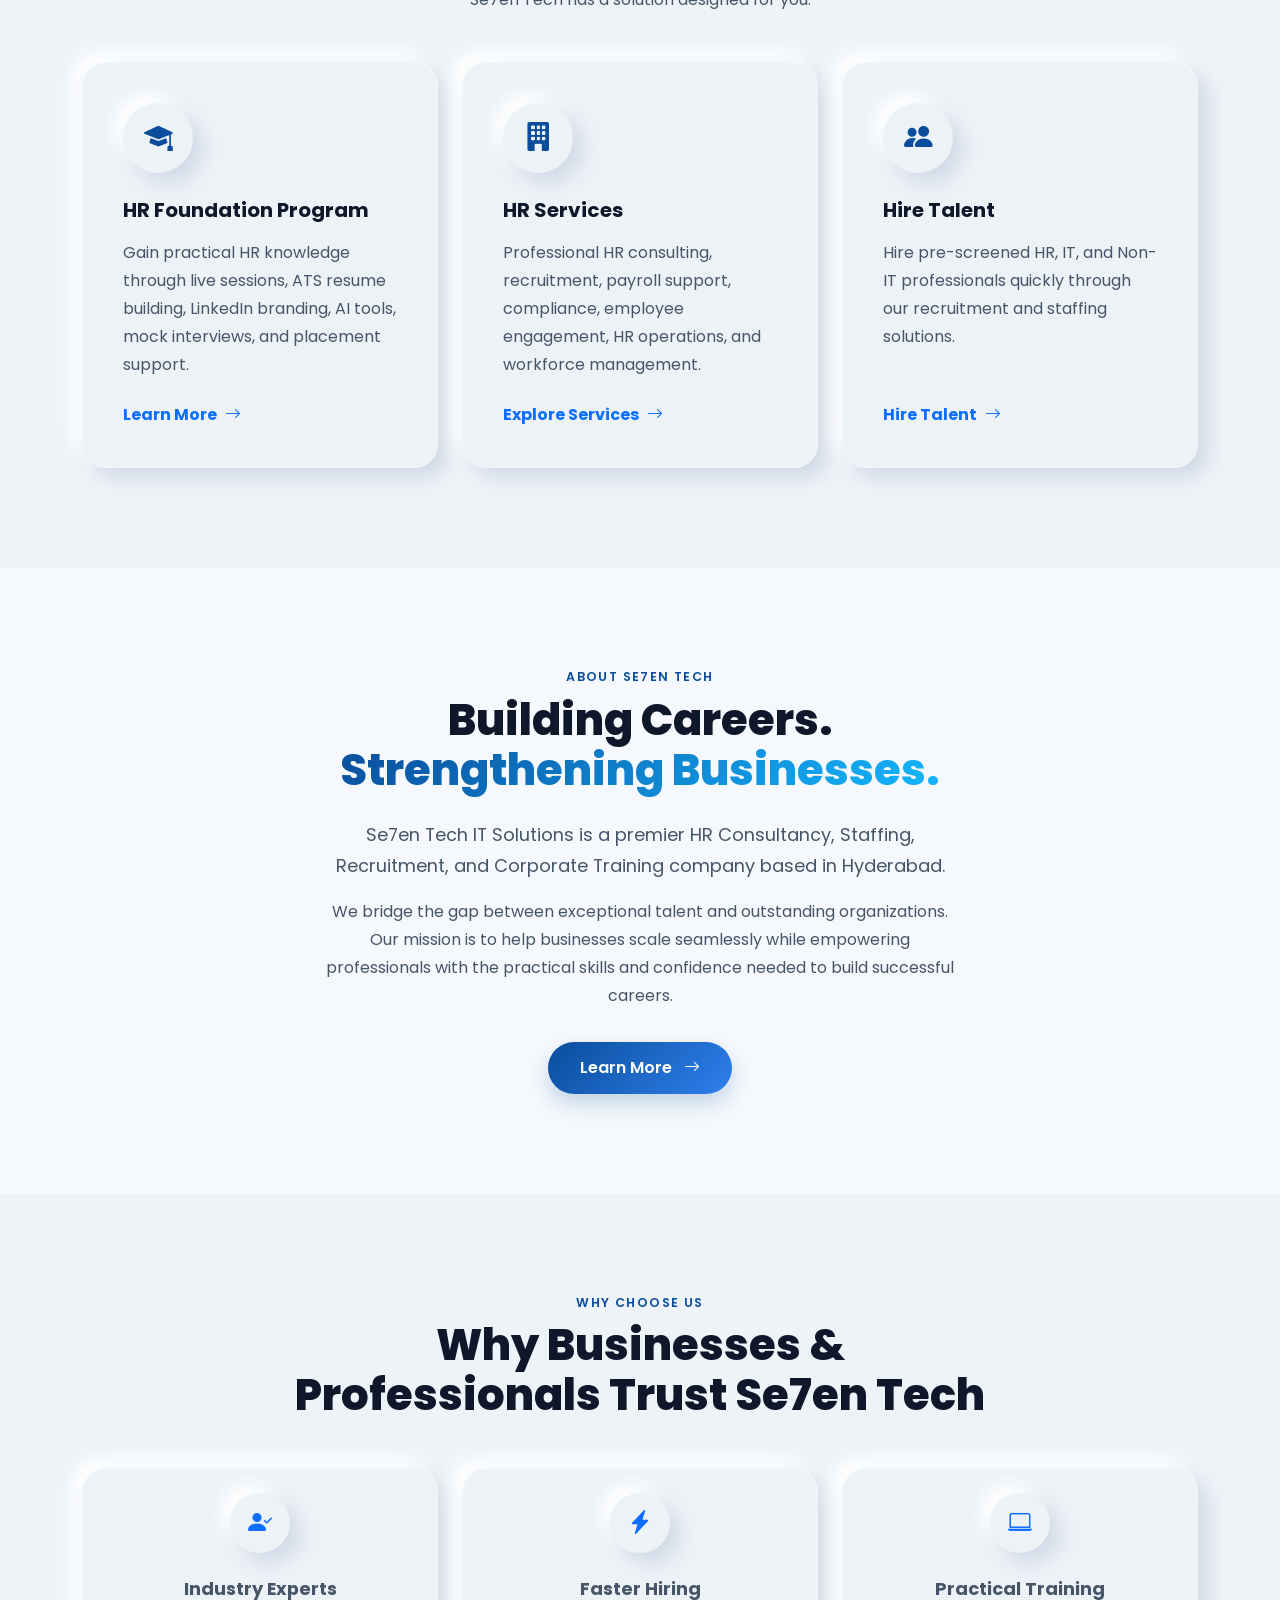
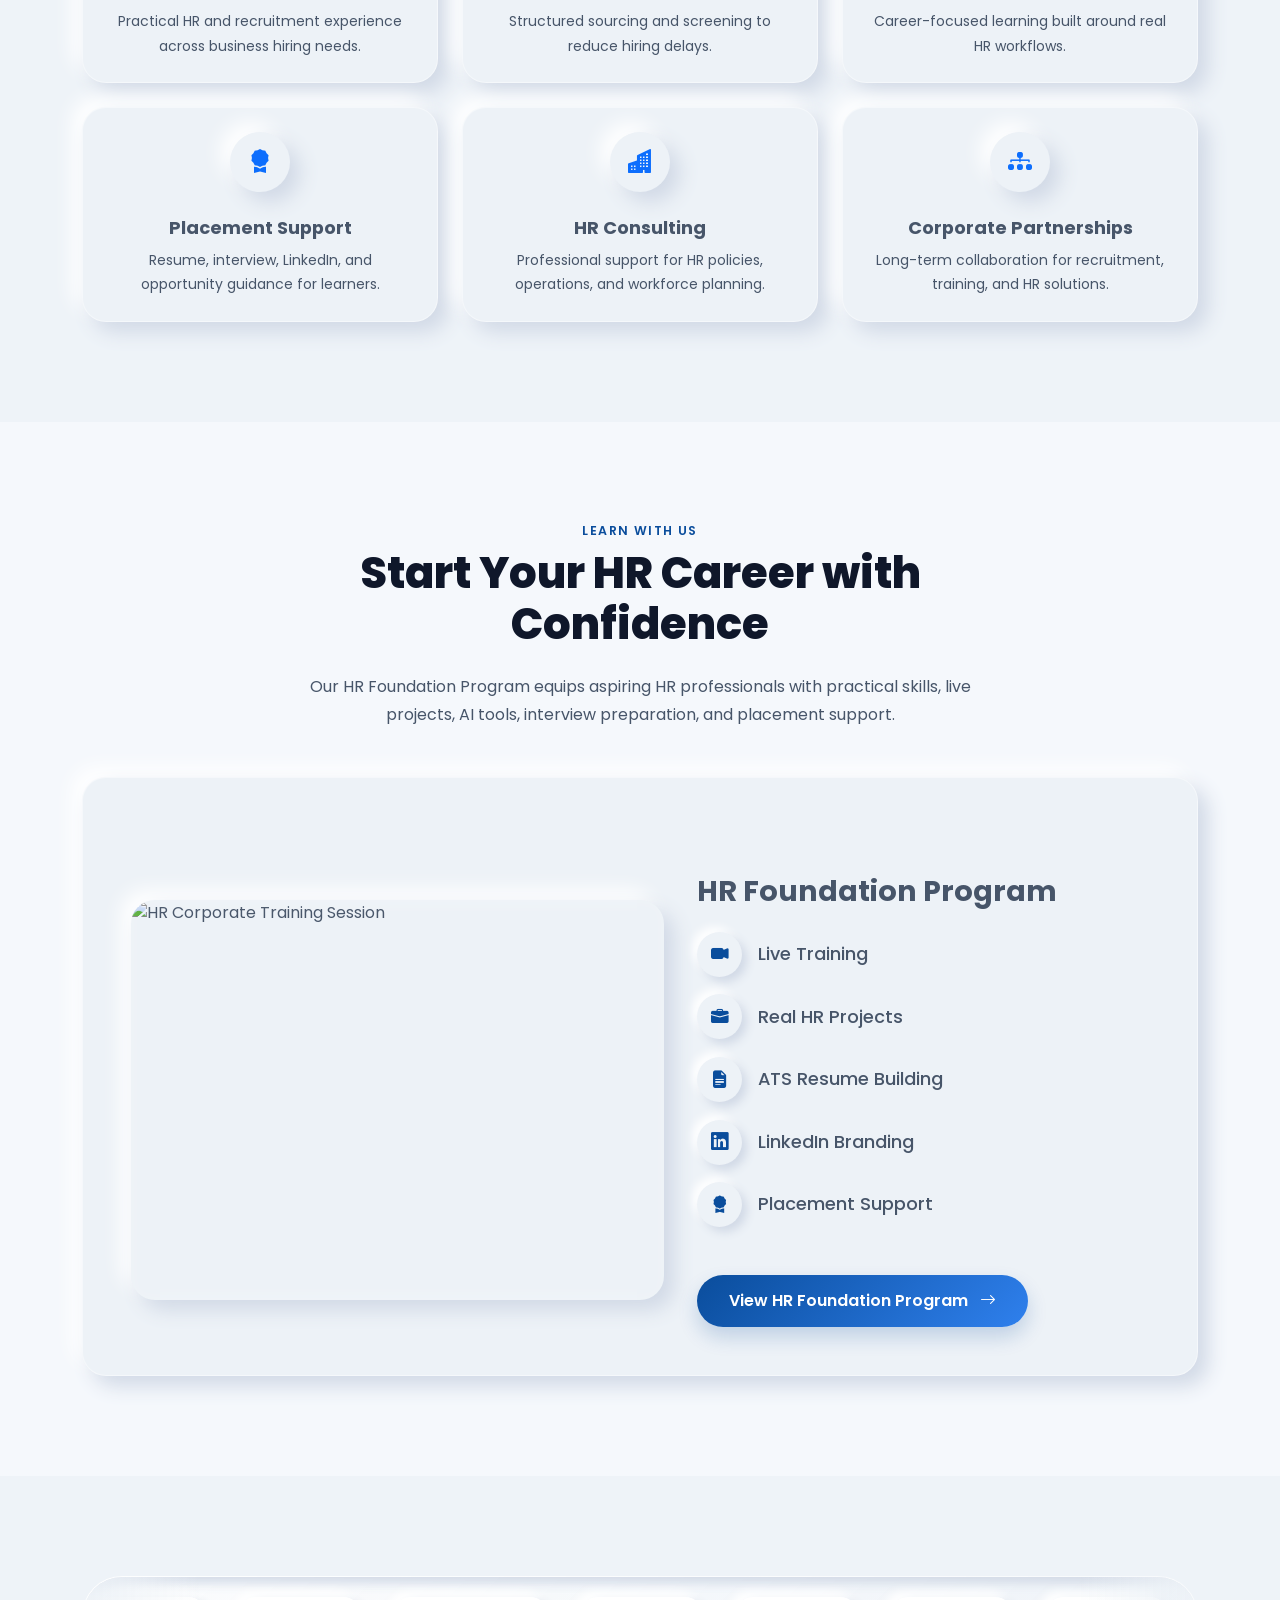
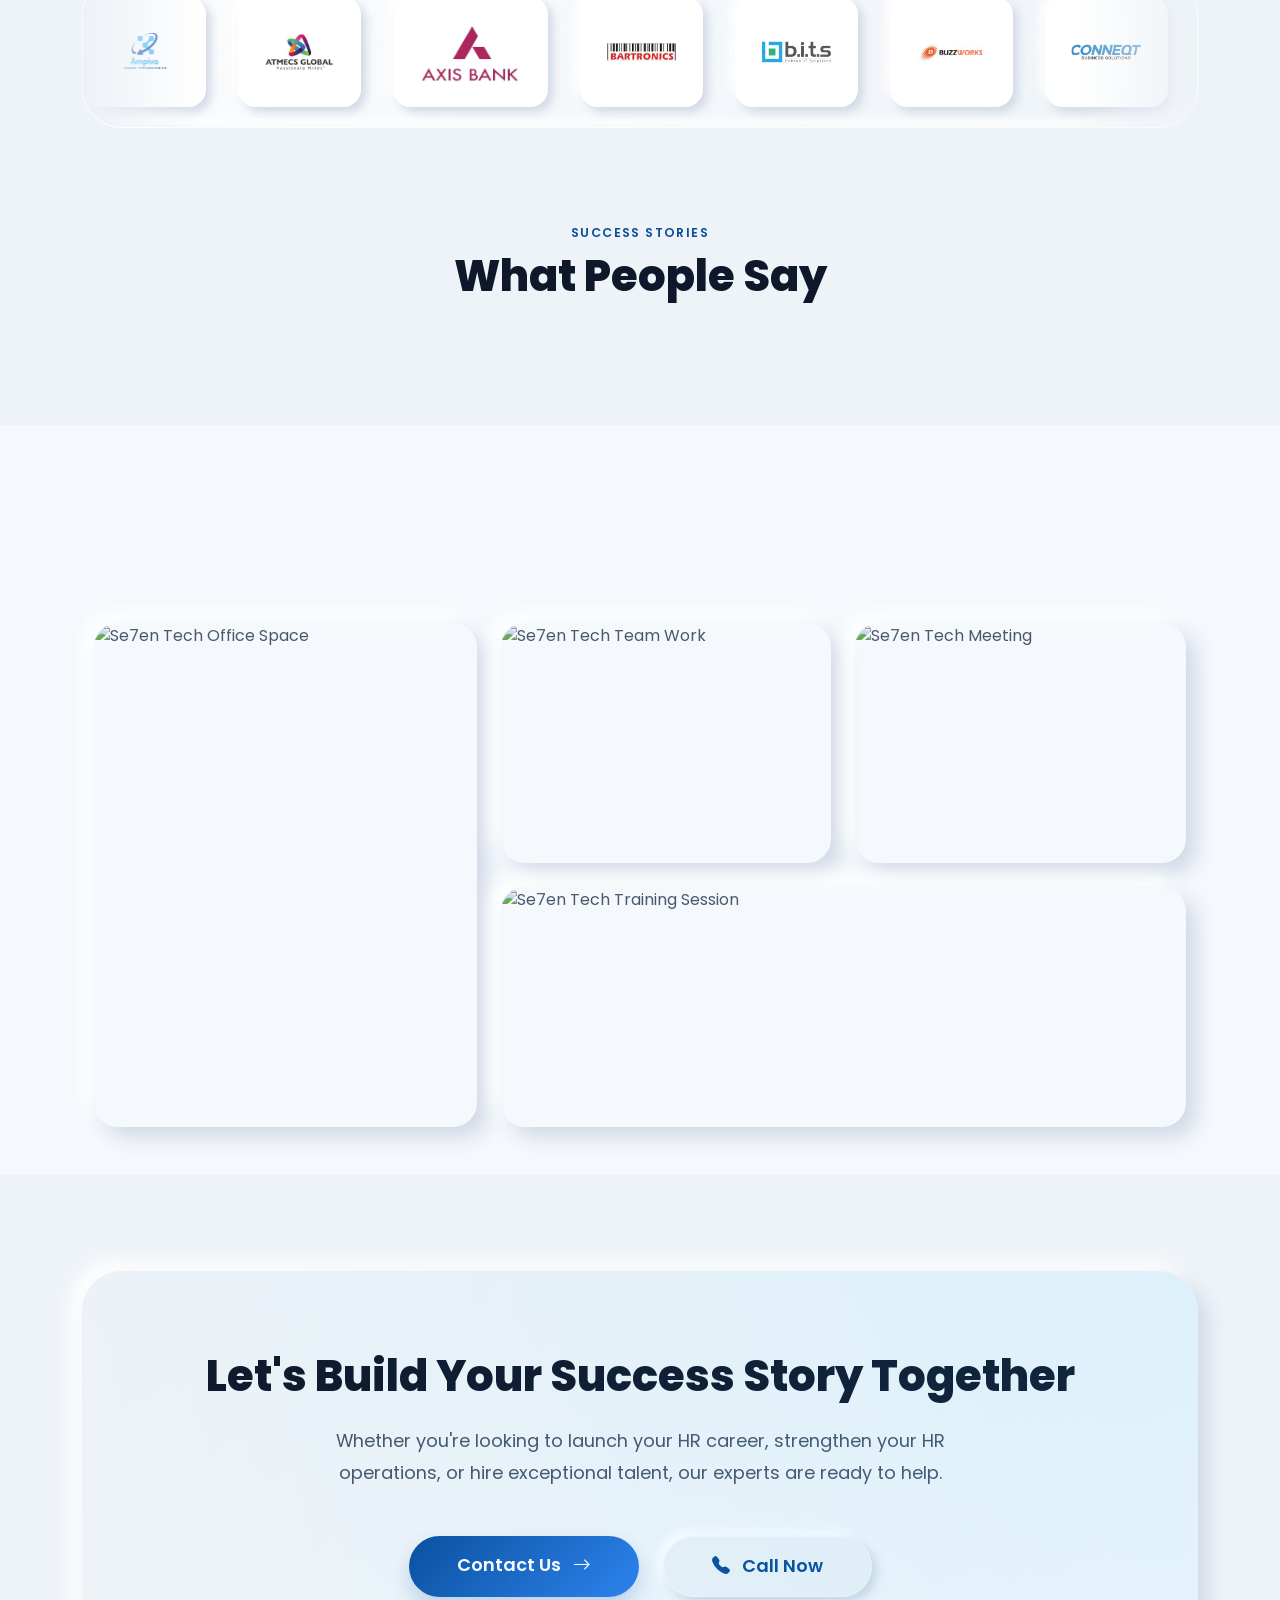
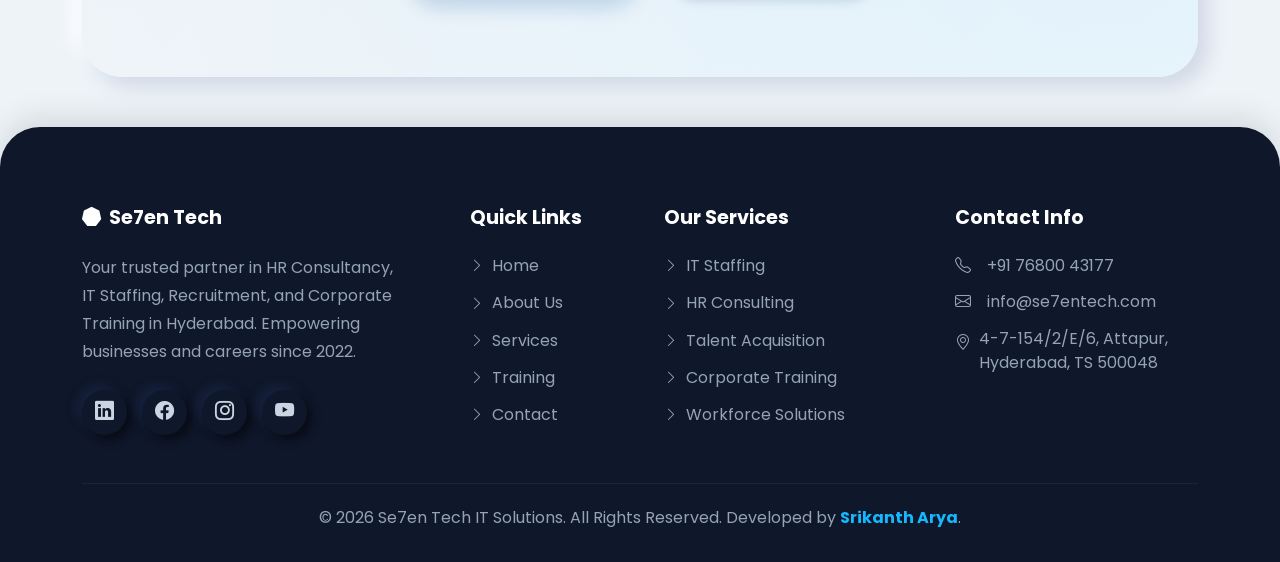
==== commit d37a4c35: "Update index.html" ====
--- a/index.html
+++ b/index.html
@@ -29,7 +29,7 @@
 <meta name="twitter:card" content="summary_large_image">
 <meta name="twitter:title" content="Se7en Tech IT Solutions– HR & Workforce Solutions Partner">
 <meta name="twitter:description" content="Helping businesses hire top talent through IT Staffing, Recruitment, and Corporate Training.">
-<meta name="twitter:image" content="https://se7entechitsolutions.com/images/~.jpg">
+<meta name="twitter:image" content="https://se7entechitsolutions.com/logo/hero.png">
 
     <!-- Google Fonts: Poppins -->
     <link rel="preconnect" href="https://fonts.googleapis.com">
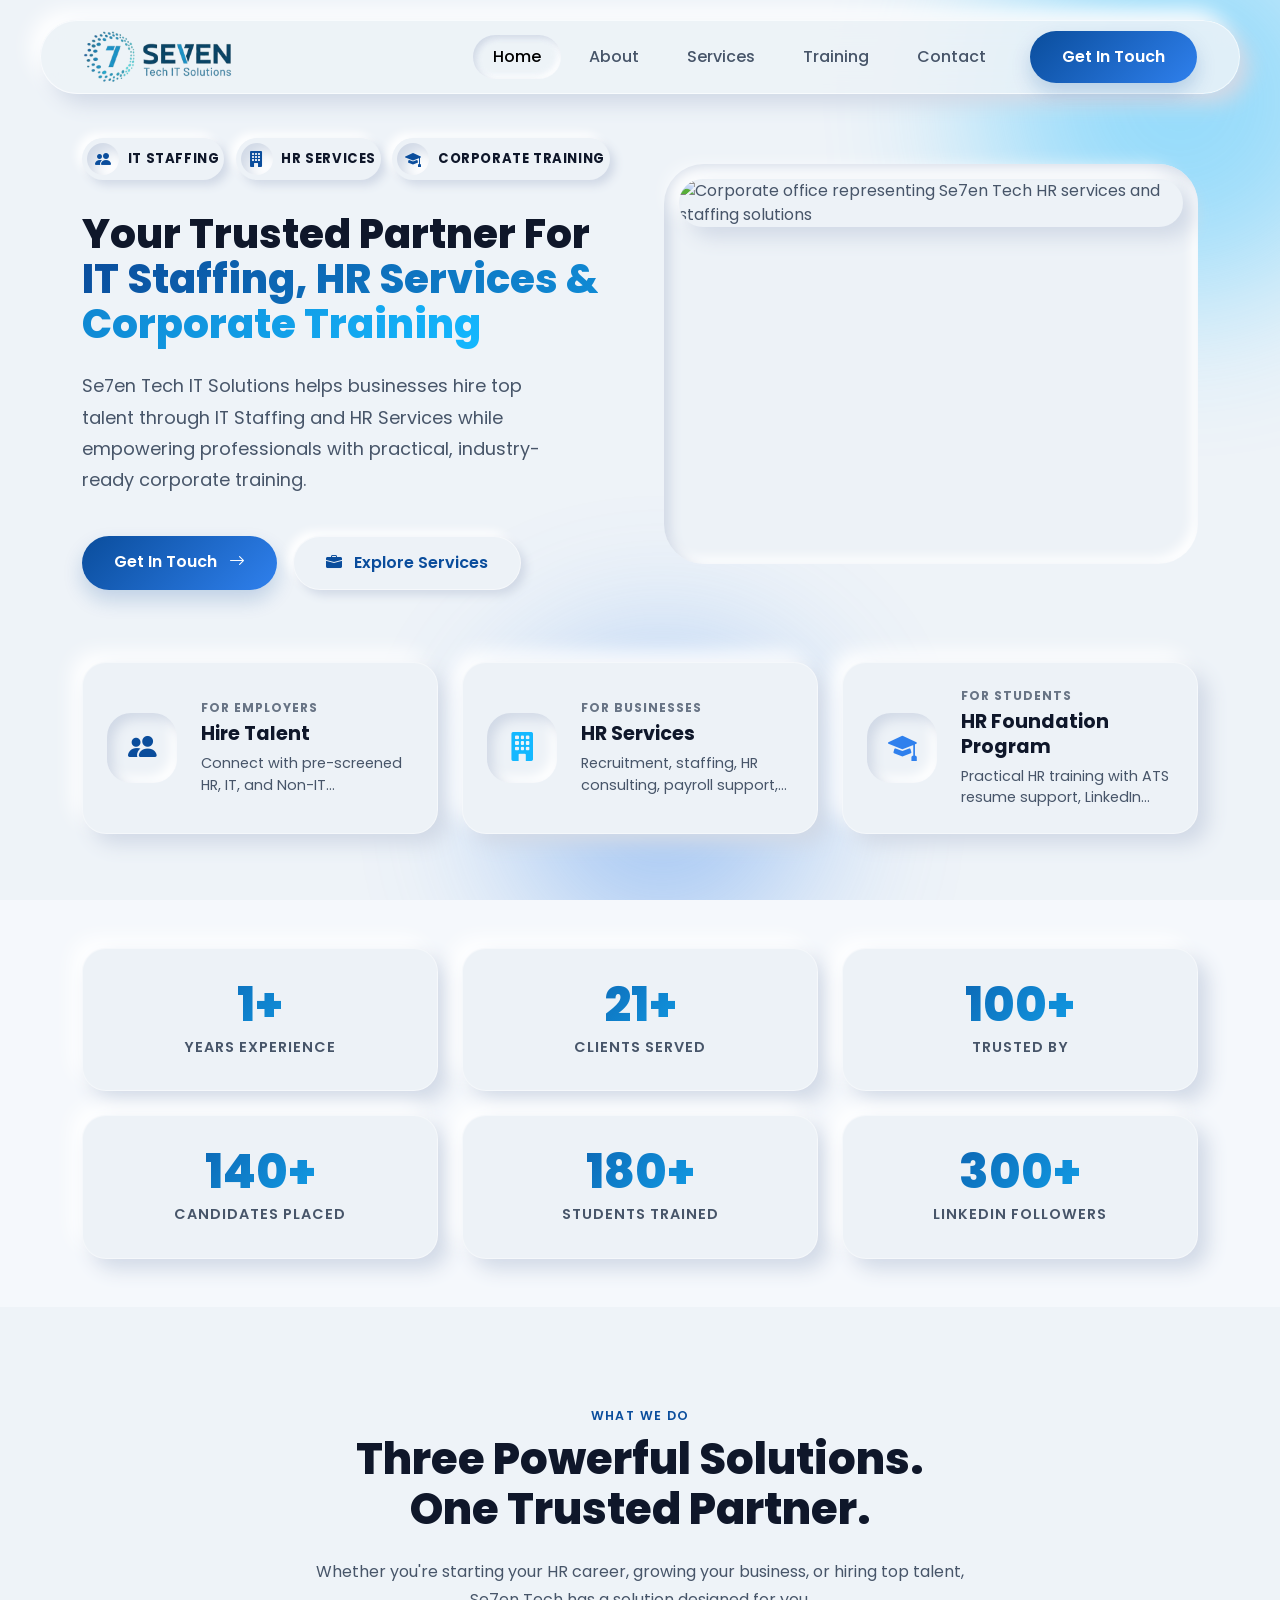
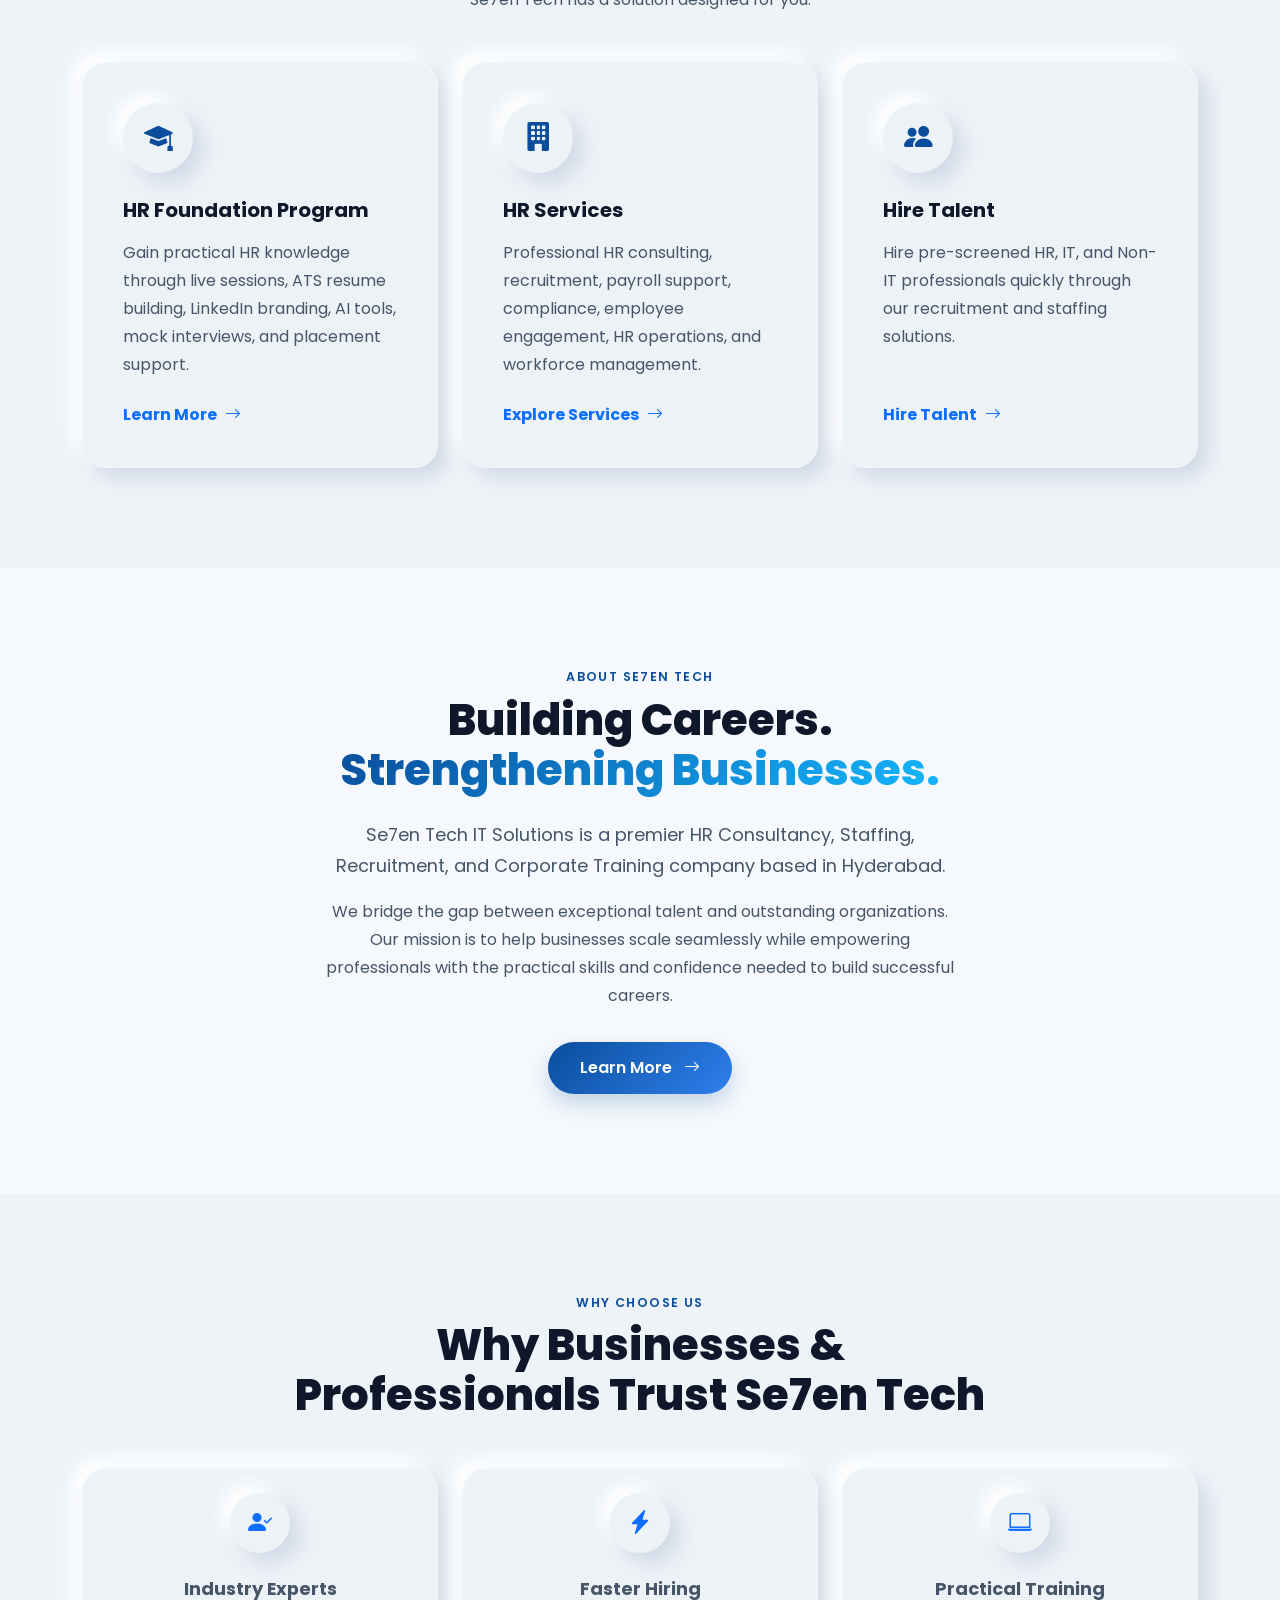
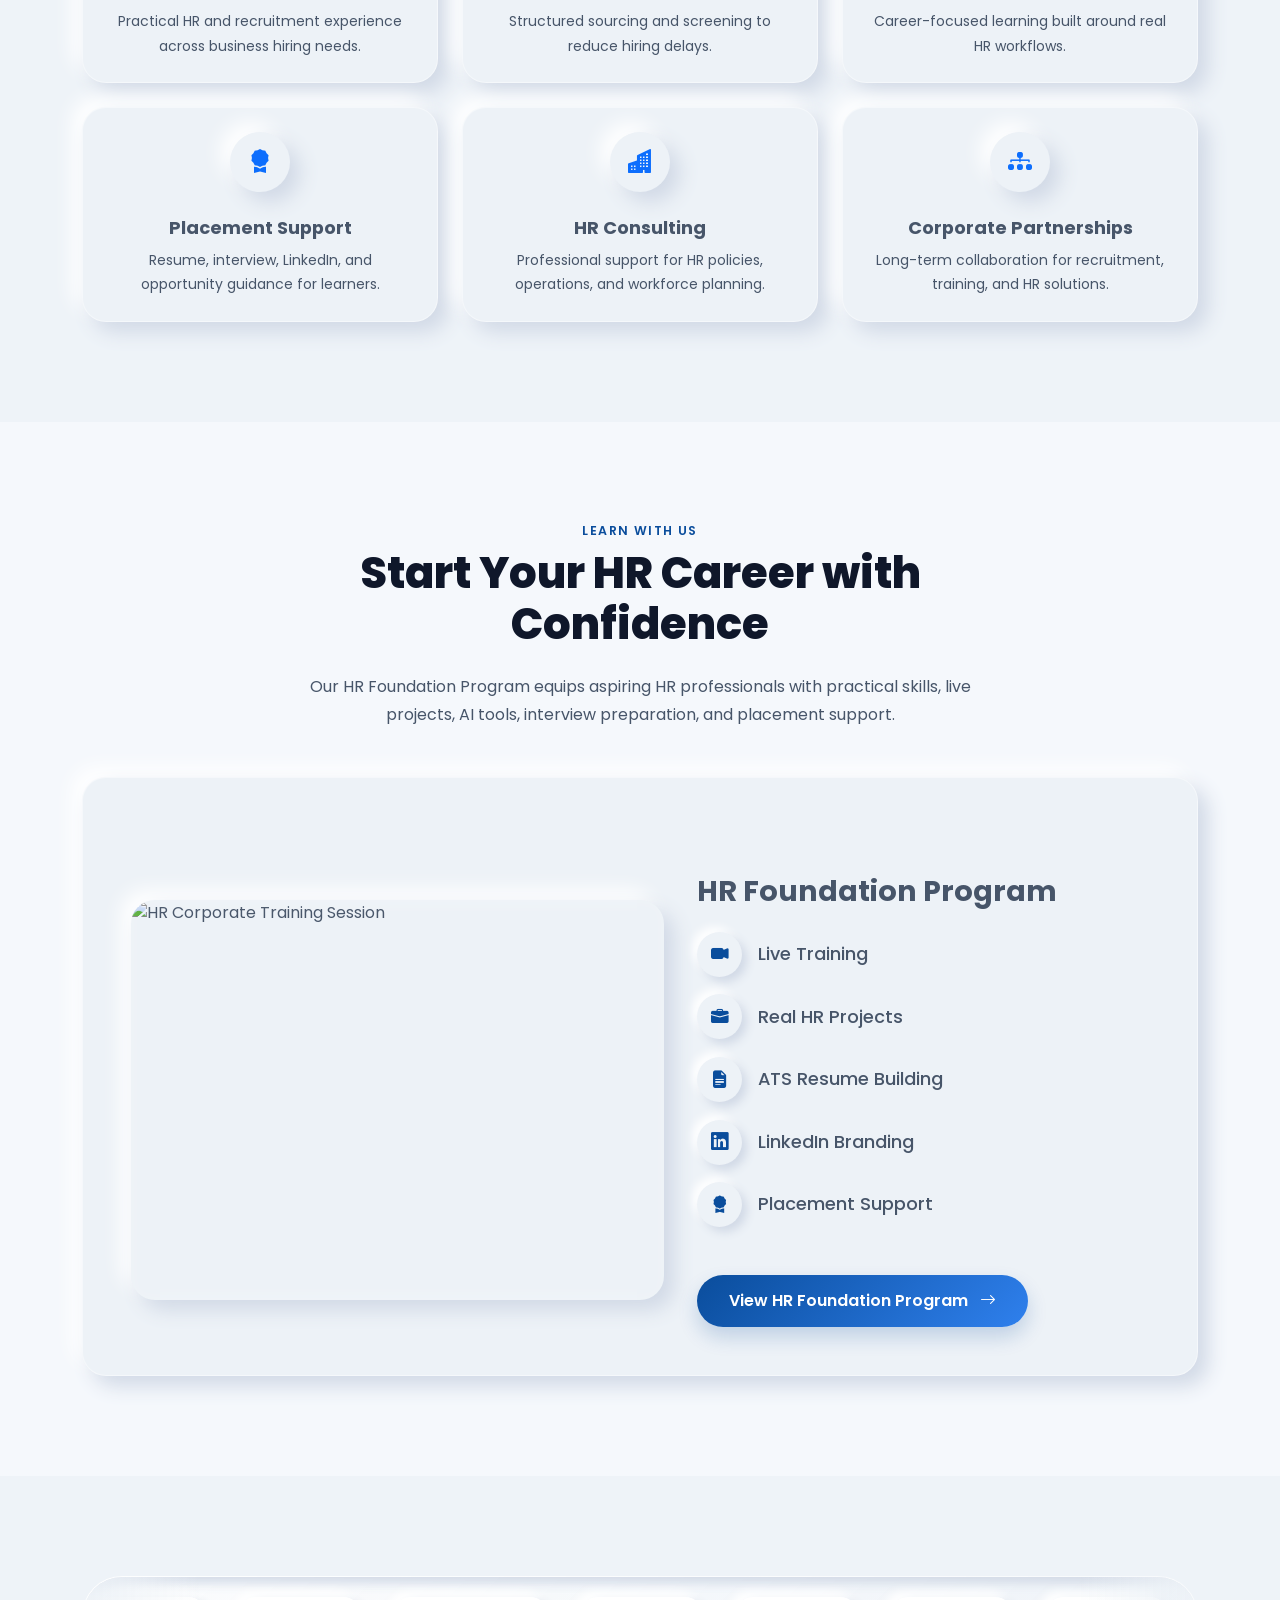
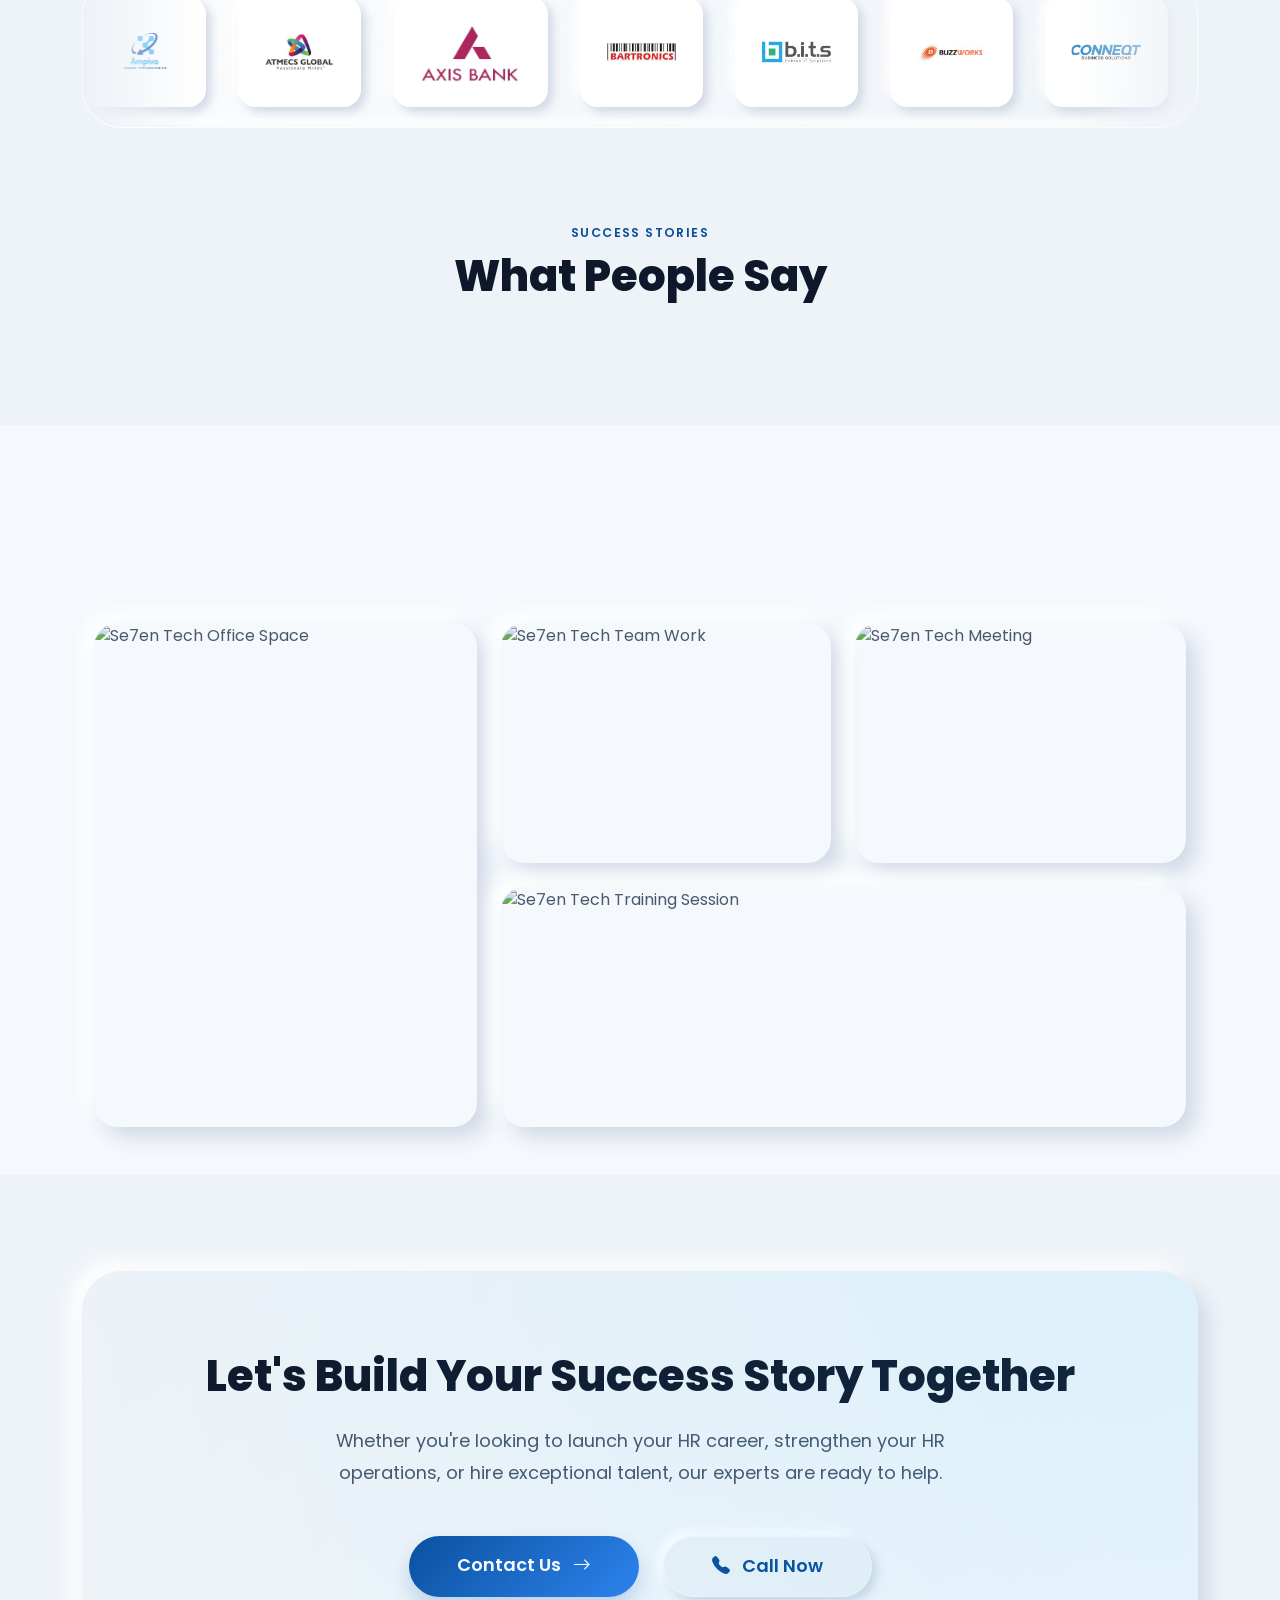
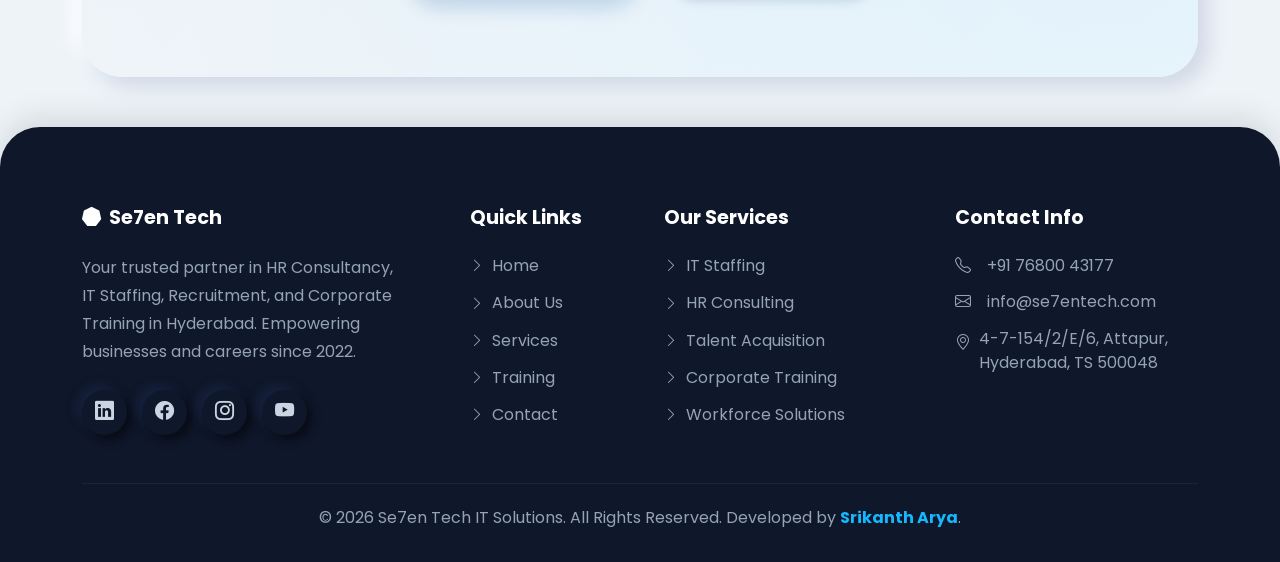
==== commit 118fa0bc: "Update Open Graph and Twitter image URLs" ====
--- a/index.html
+++ b/index.html
@@ -19,7 +19,7 @@
 <meta property="og:url" content="https://se7entechitsolutions.com/">
 <meta property="og:title" content="Se7en Tech IT Solutions– HR & Workforce Solutions Partner">
 <meta property="og:description" content="Helping businesses hire top talent and empowering professionals through HR Consultancy, IT Staffing, Recruitment, and Corporate Training.">
-<meta property="og:image" content="https://se7entechitsolutions.com/logo/hero.png">
+<meta property="og:image" content="https://se7entechitsolutions.com/images/og.jpeg">
 <meta property="og:image:width" content="1200">
 <meta property="og:image:height" content="630">
 <meta property="og:image:type" content="image/png">
@@ -29,7 +29,7 @@
 <meta name="twitter:card" content="summary_large_image">
 <meta name="twitter:title" content="Se7en Tech IT Solutions– HR & Workforce Solutions Partner">
 <meta name="twitter:description" content="Helping businesses hire top talent through IT Staffing, Recruitment, and Corporate Training.">
-<meta name="twitter:image" content="https://se7entechitsolutions.com/logo/hero.png">
+<meta name="twitter:image" content="https://se7entechitsolutions.com/images/og.jpeg">
 
     <!-- Google Fonts: Poppins -->
     <link rel="preconnect" href="https://fonts.googleapis.com">
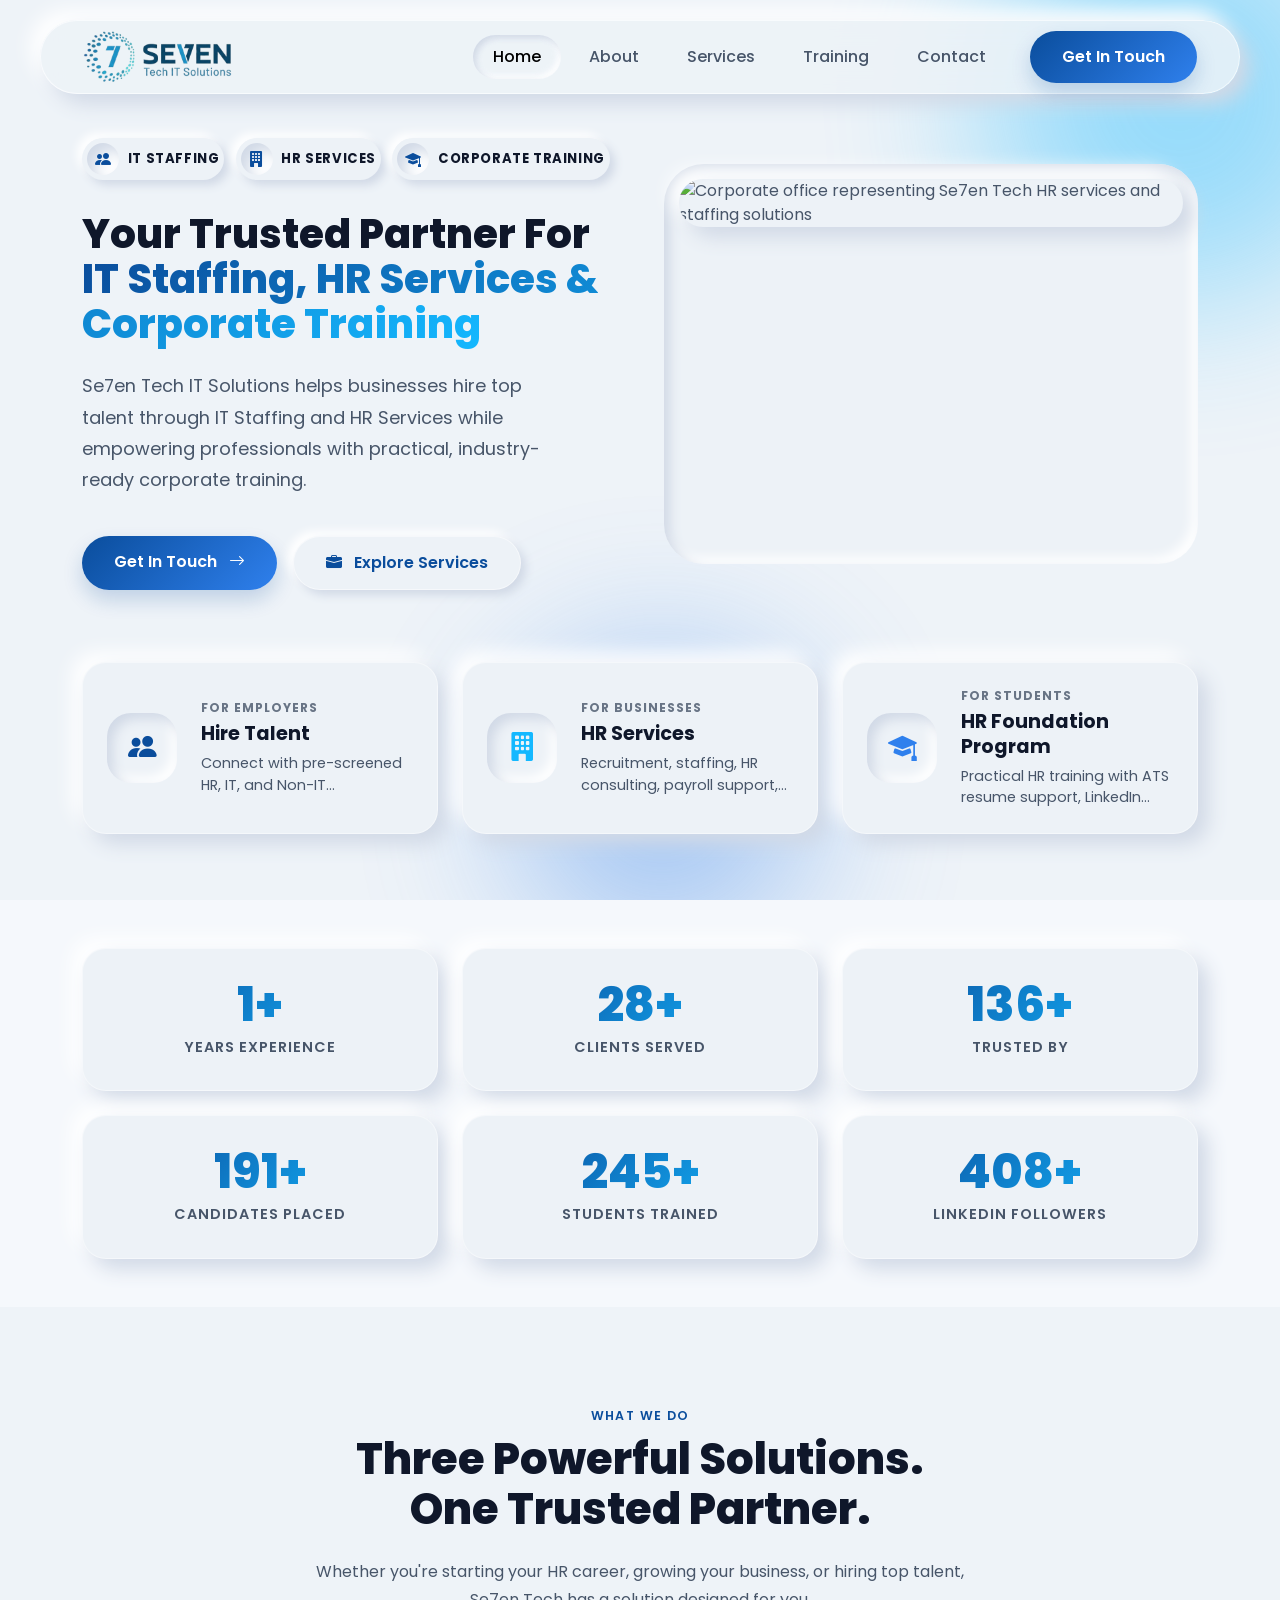
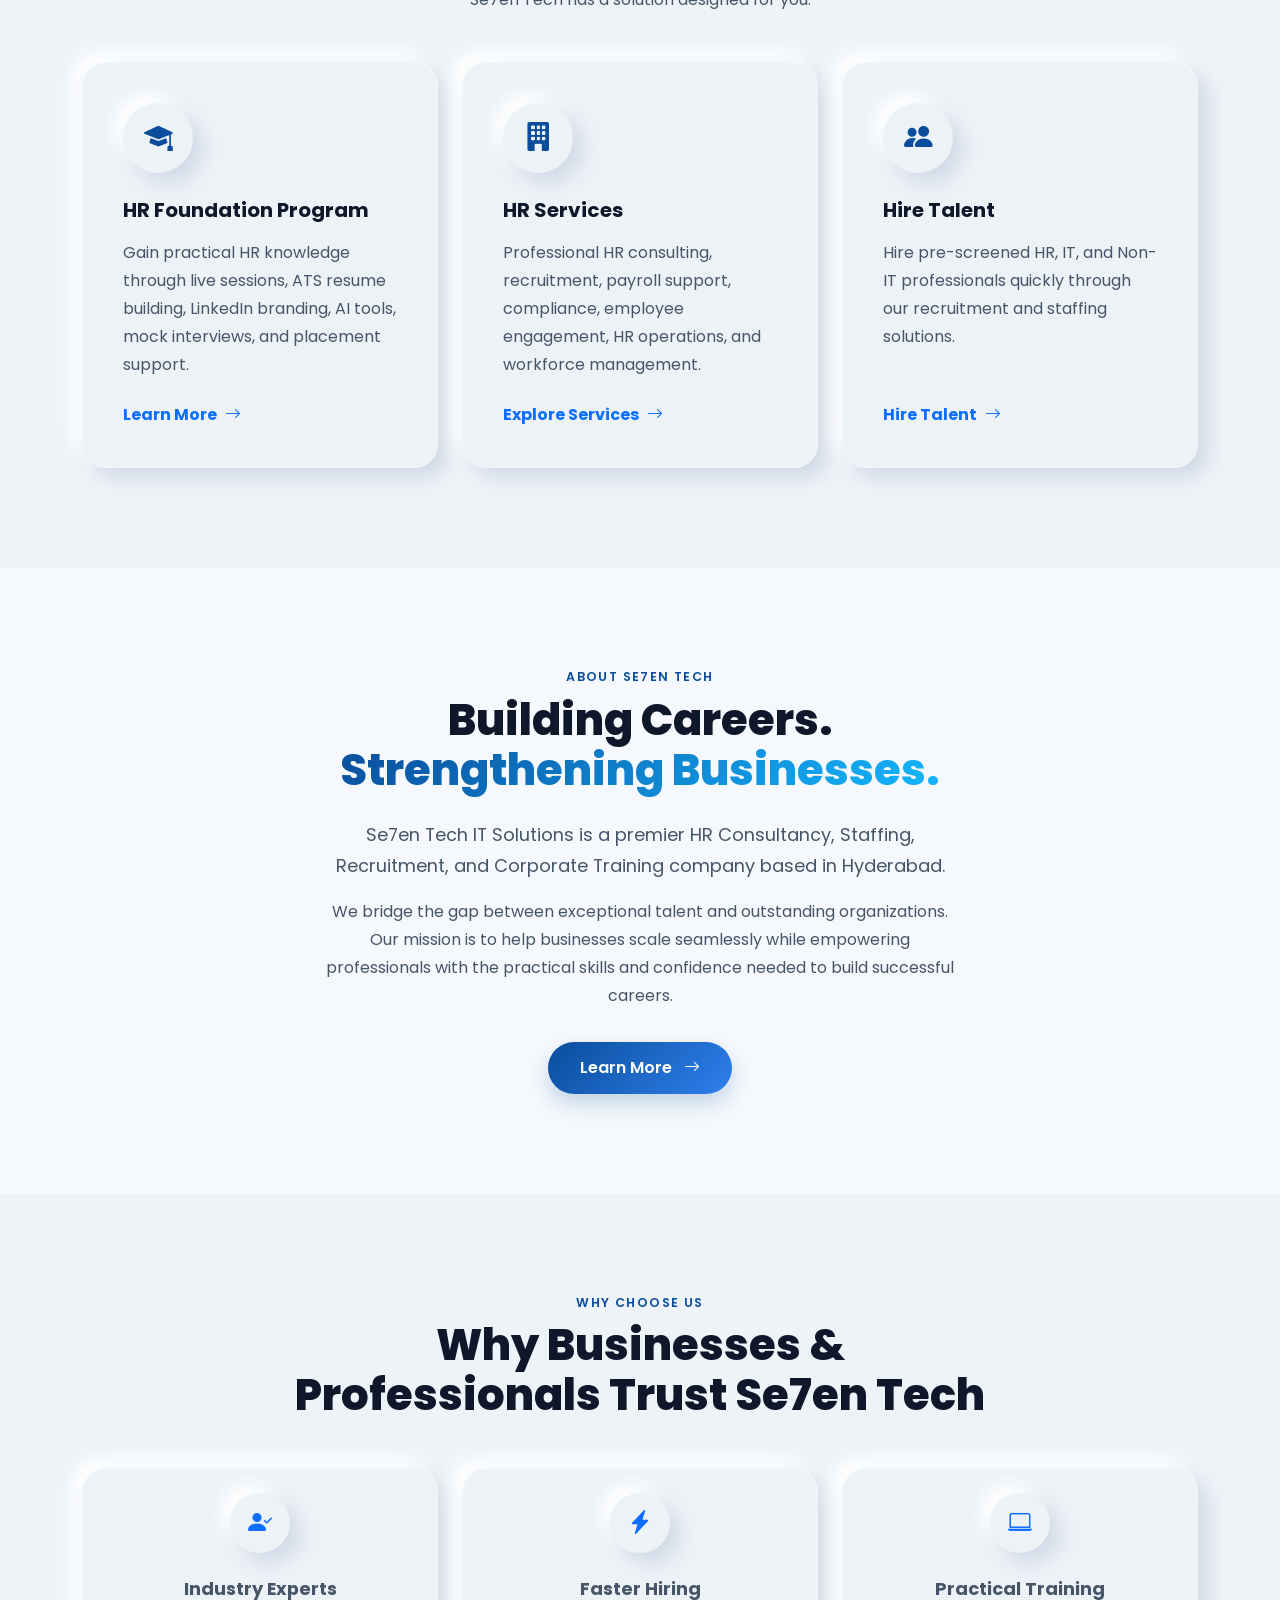
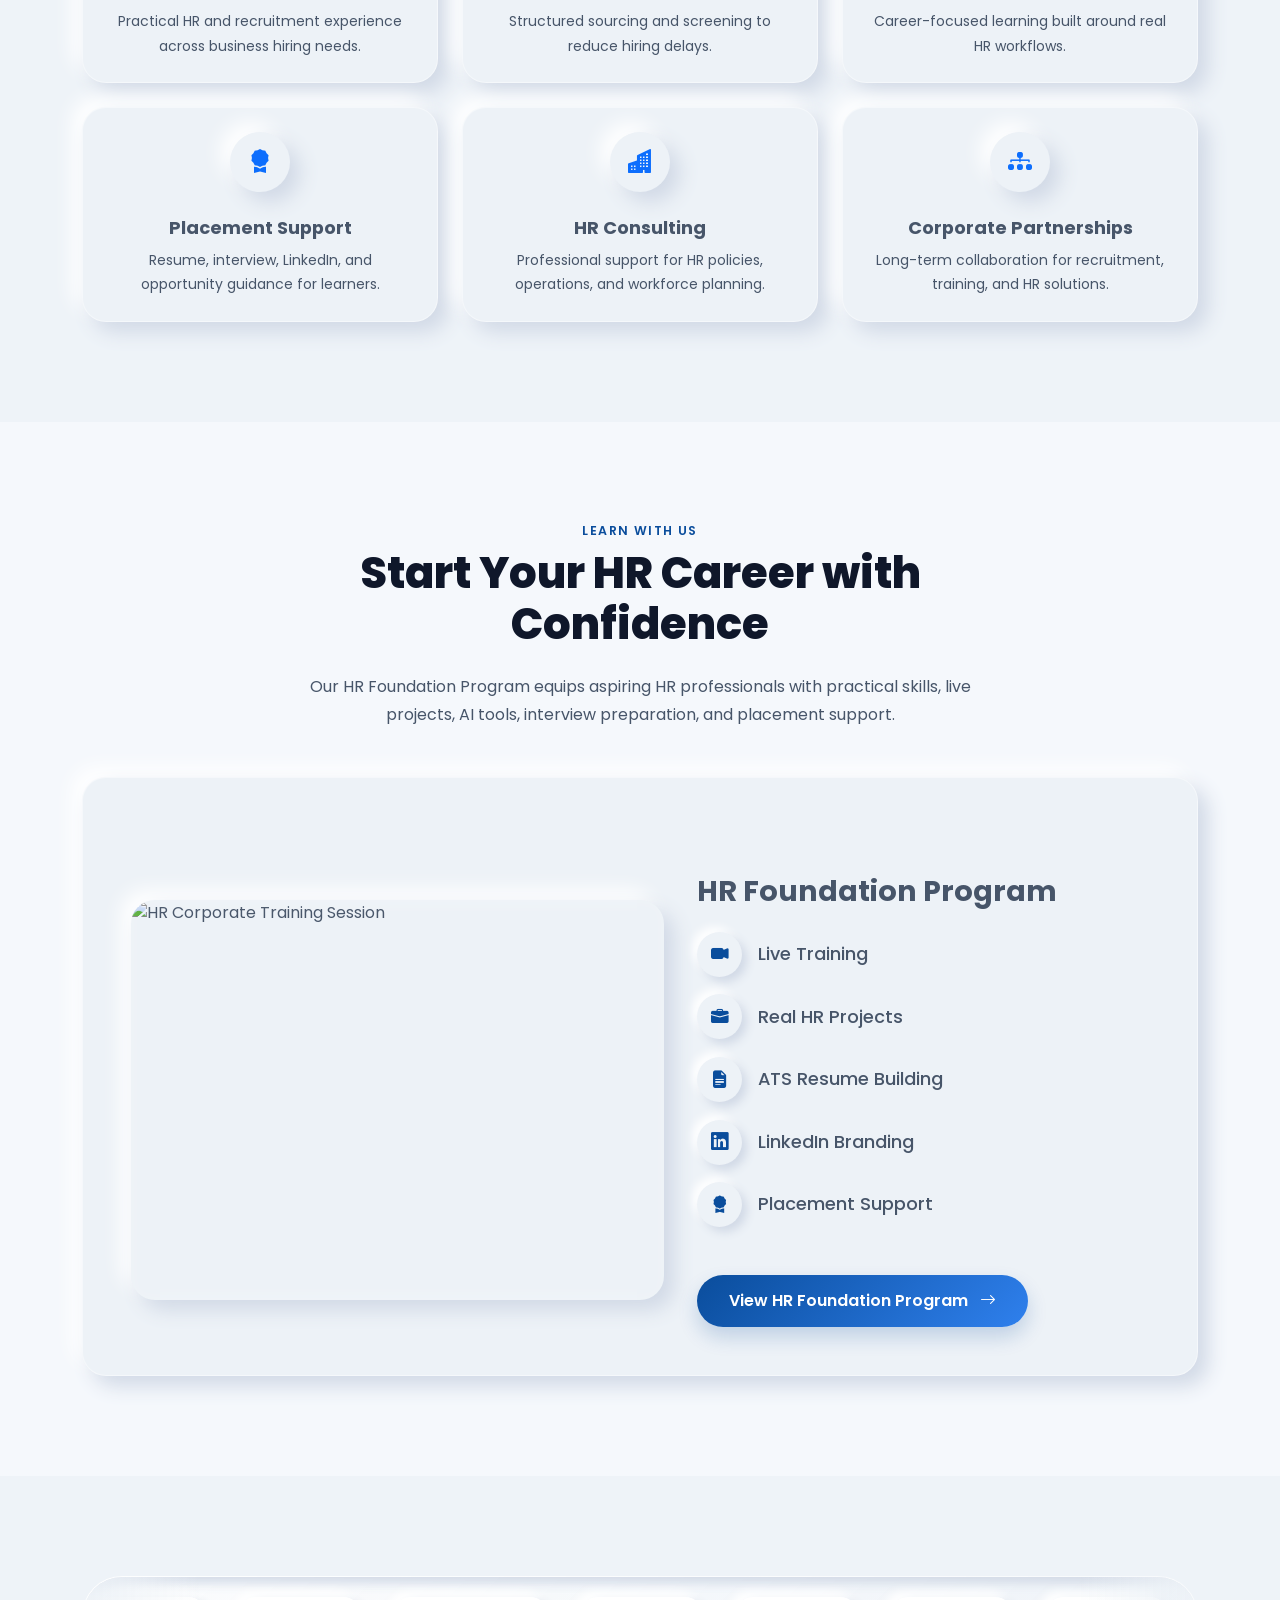
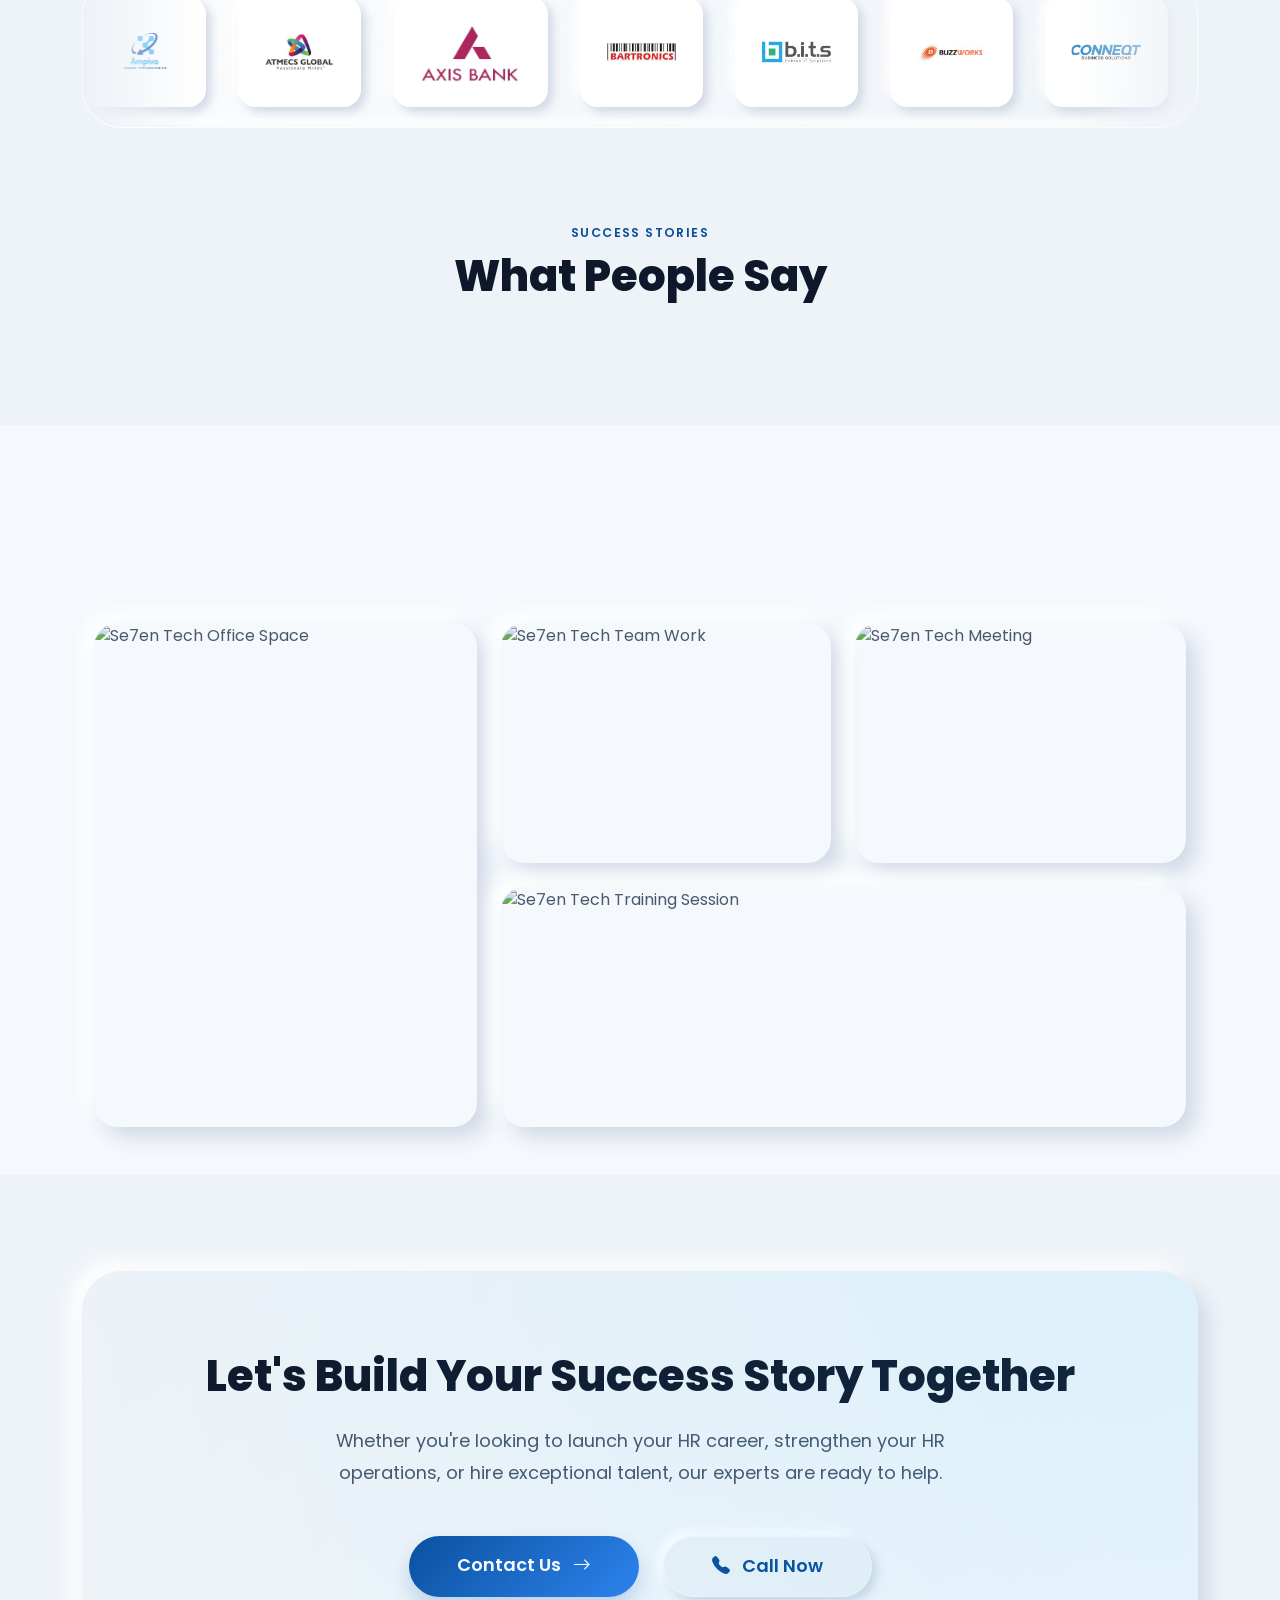
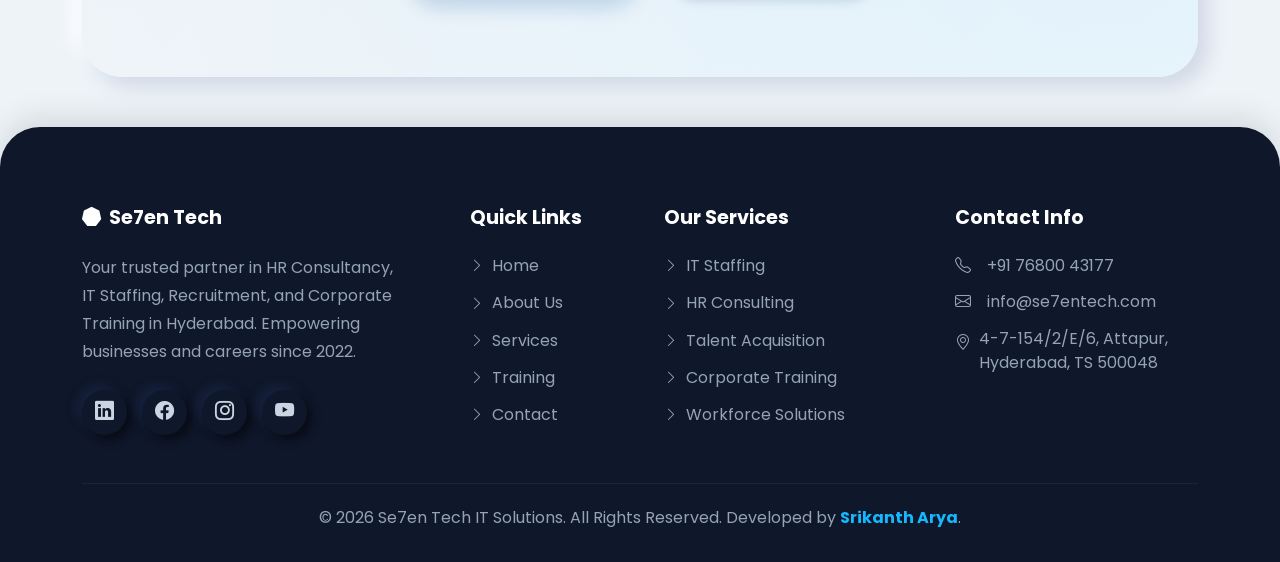
==== commit 49e520a8: "Update index.html" ====
--- a/index.html
+++ b/index.html
@@ -13,11 +13,11 @@
     <meta name="description" content="Se7en Tech IT Solutions - Premium HR Consultancy, IT Staffing, Recruitment and Corporate Training in Hyderabad.">
     <meta name="keywords" content="HR Consultancy, IT Staffing, Recruitment, Talent Acquisition, Corporate Training, Hyderabad">
     <meta name="author" content="Se7en Tech IT Solutions">
-<title>Se7en Tech IT Solutions– HR & Workforce Solutions Partner</title>
+<title>Your Partner for IT Staffing, HR Services & Corporate Training</title>
 
 <meta property="og:type" content="website">
 <meta property="og:url" content="https://se7entechitsolutions.com/">
-<meta property="og:title" content="Se7en Tech IT Solutions– HR & Workforce Solutions Partner">
+<meta property="og:title" content="Your Partner for IT Staffing, HR Services & Corporate Training">
 <meta property="og:description" content="Helping businesses hire top talent and empowering professionals through HR Consultancy, IT Staffing, Recruitment, and Corporate Training.">
 <meta property="og:image" content="https://se7entechitsolutions.com/images/og.jpeg">
 <meta property="og:image:width" content="1200">
@@ -27,7 +27,7 @@
 <meta property="og:site_name" content="Se7en Tech IT Solutions">
 
 <meta name="twitter:card" content="summary_large_image">
-<meta name="twitter:title" content="Se7en Tech IT Solutions– HR & Workforce Solutions Partner">
+<meta name="twitter:title" content="Your Partner for IT Staffing, HR Services & Corporate Training">
 <meta name="twitter:description" content="Helping businesses hire top talent through IT Staffing, Recruitment, and Corporate Training.">
 <meta name="twitter:image" content="https://se7entechitsolutions.com/images/og.jpeg">
 
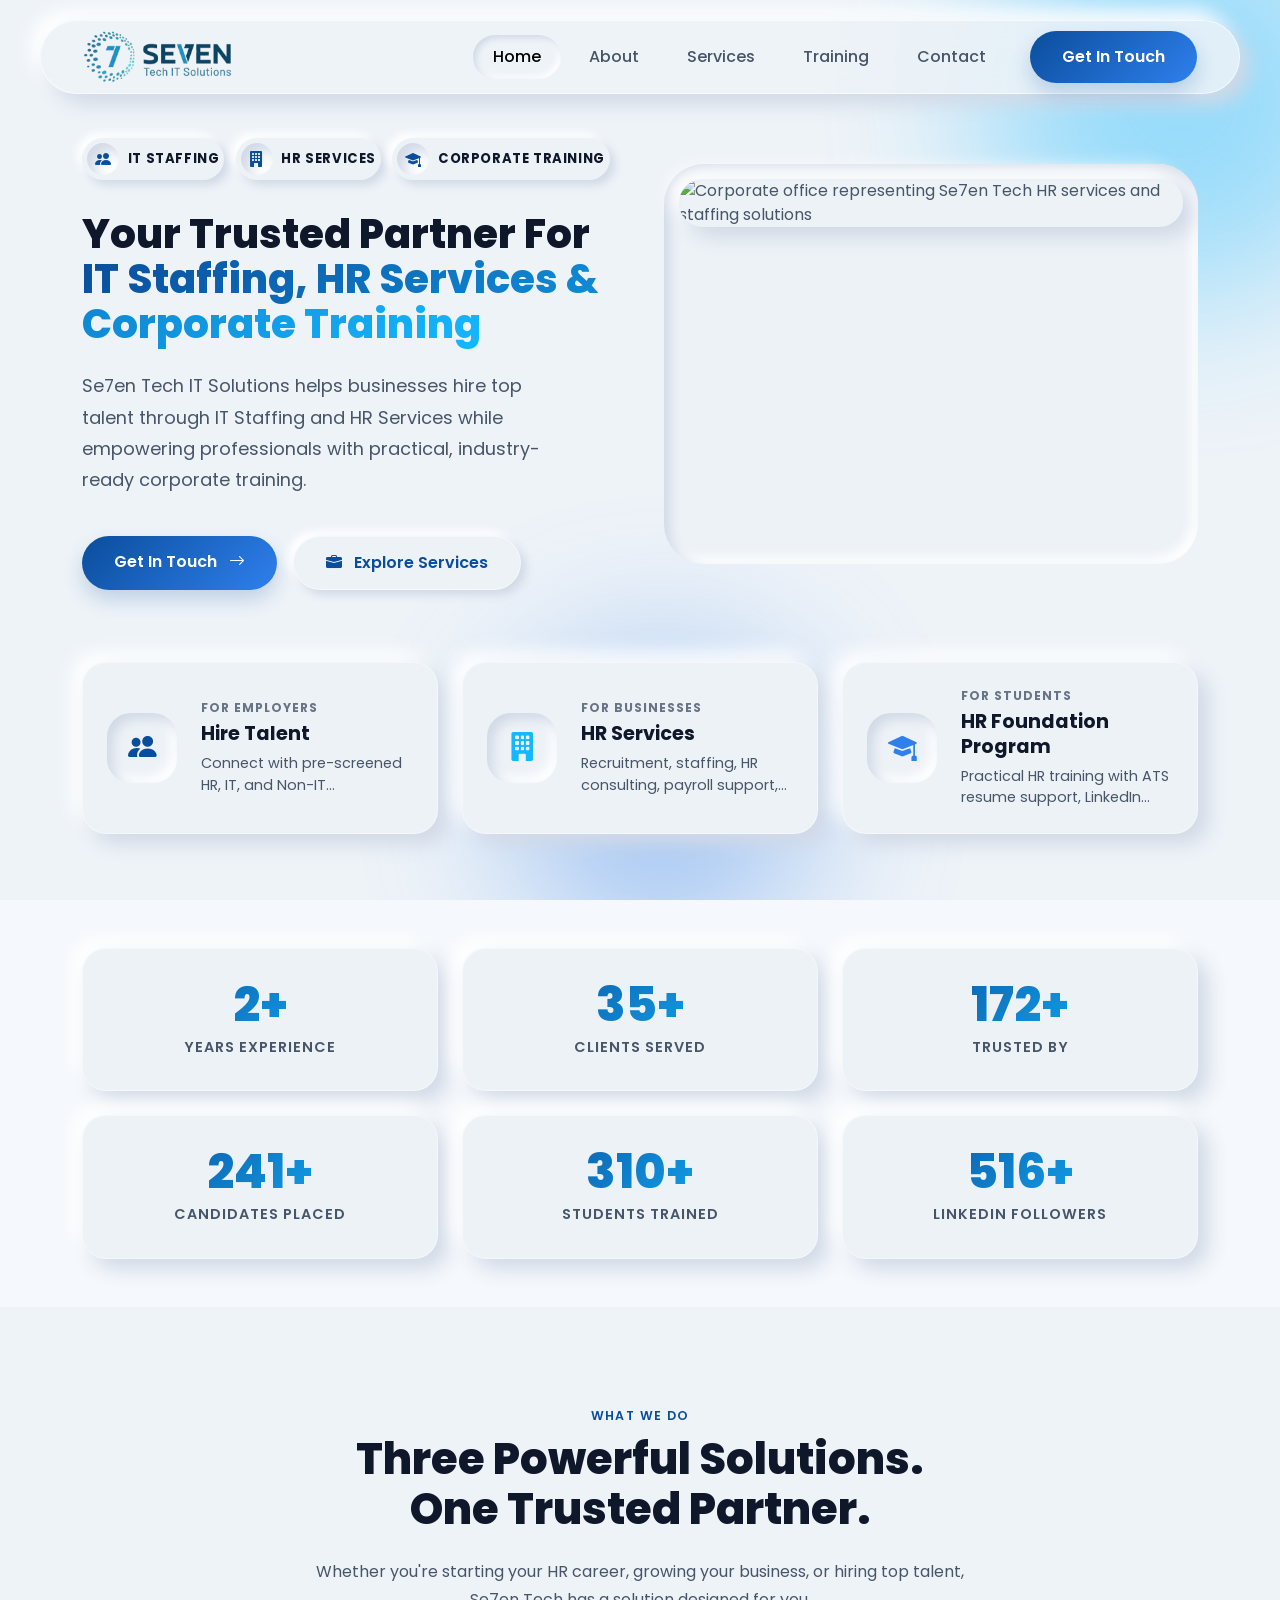
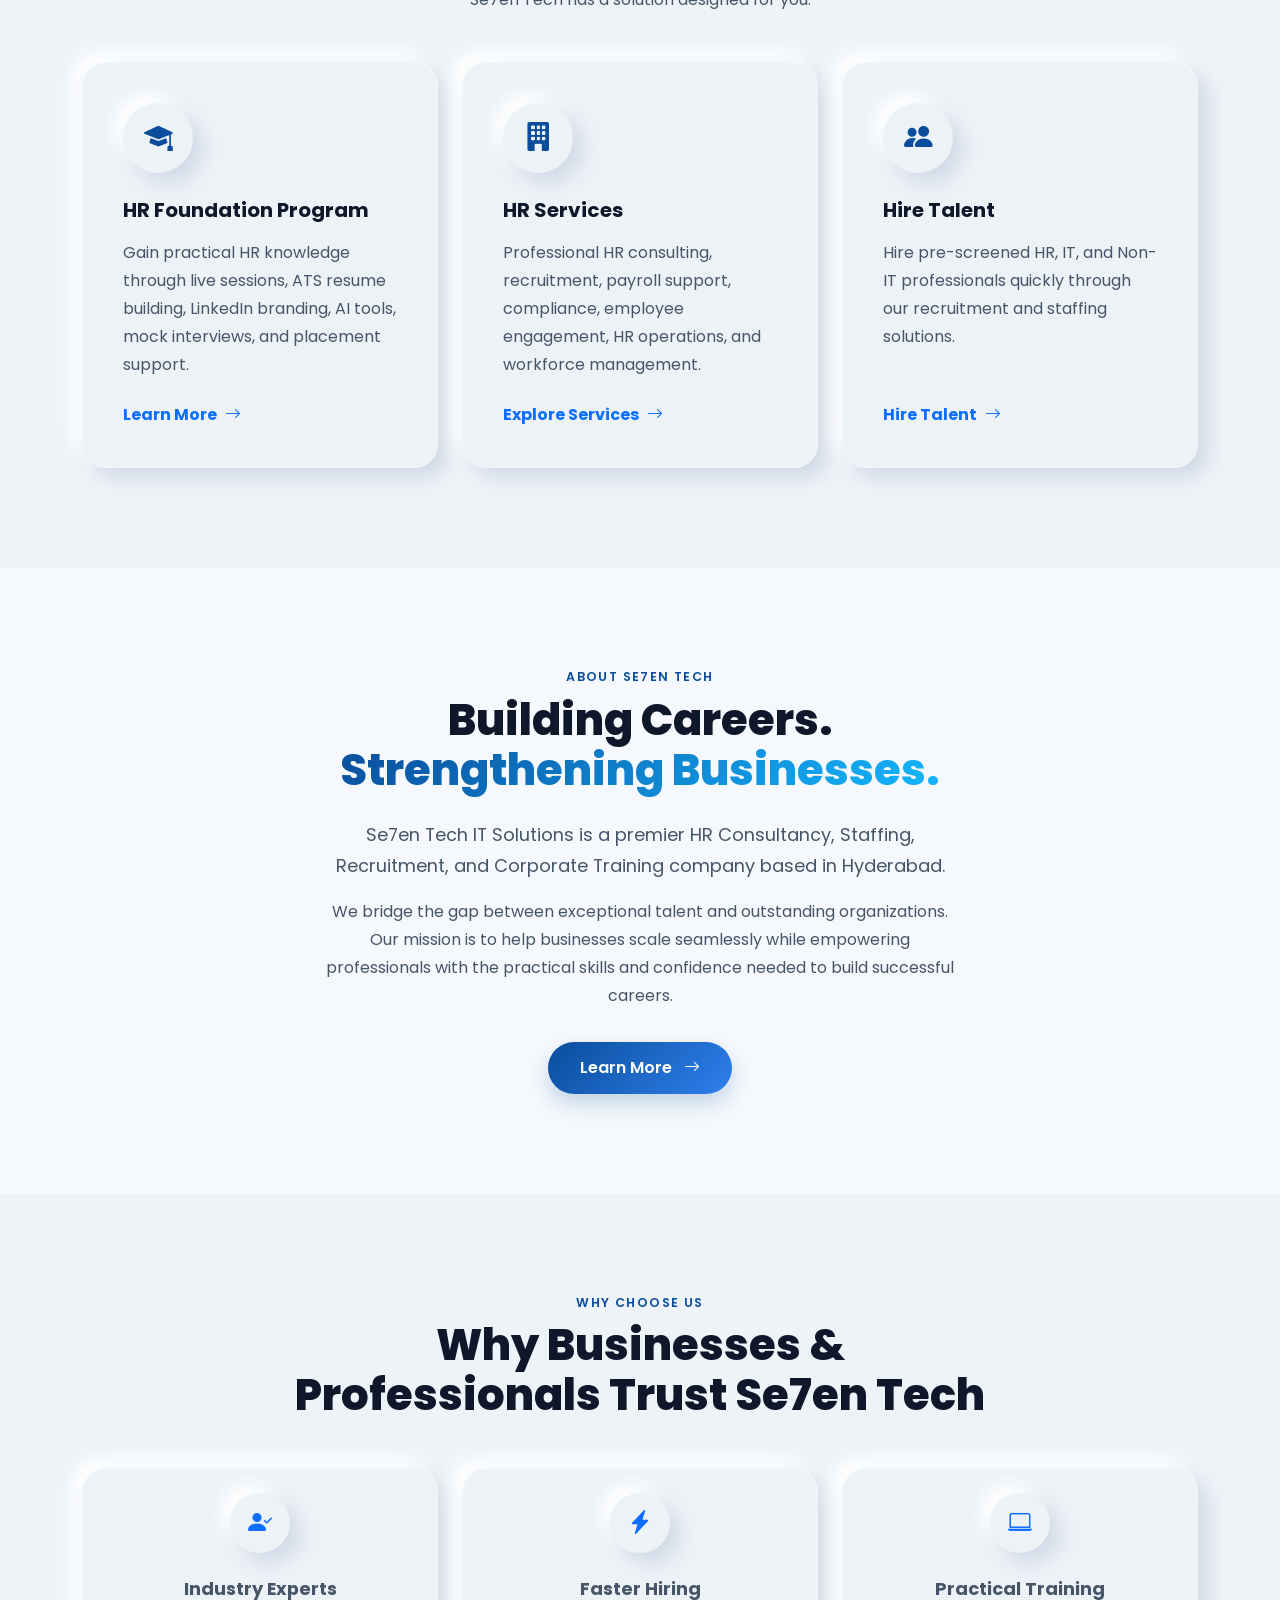
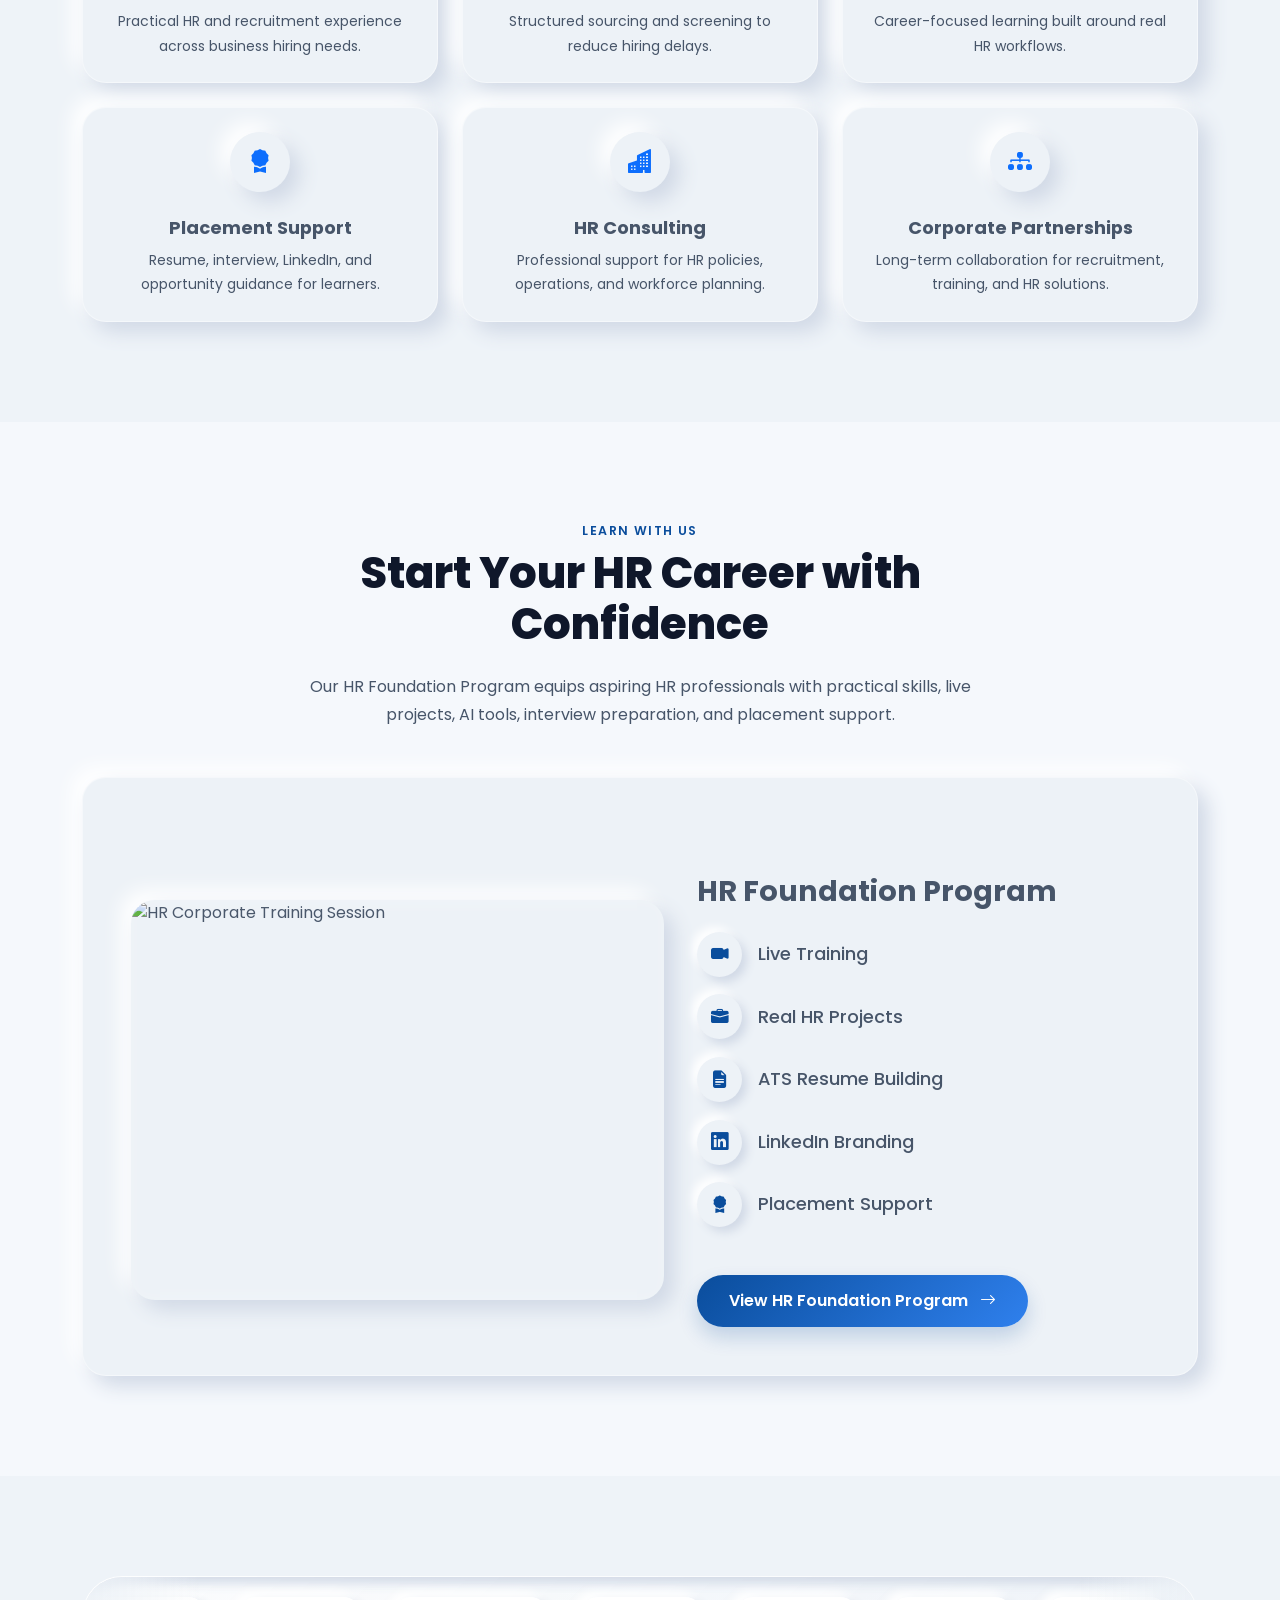
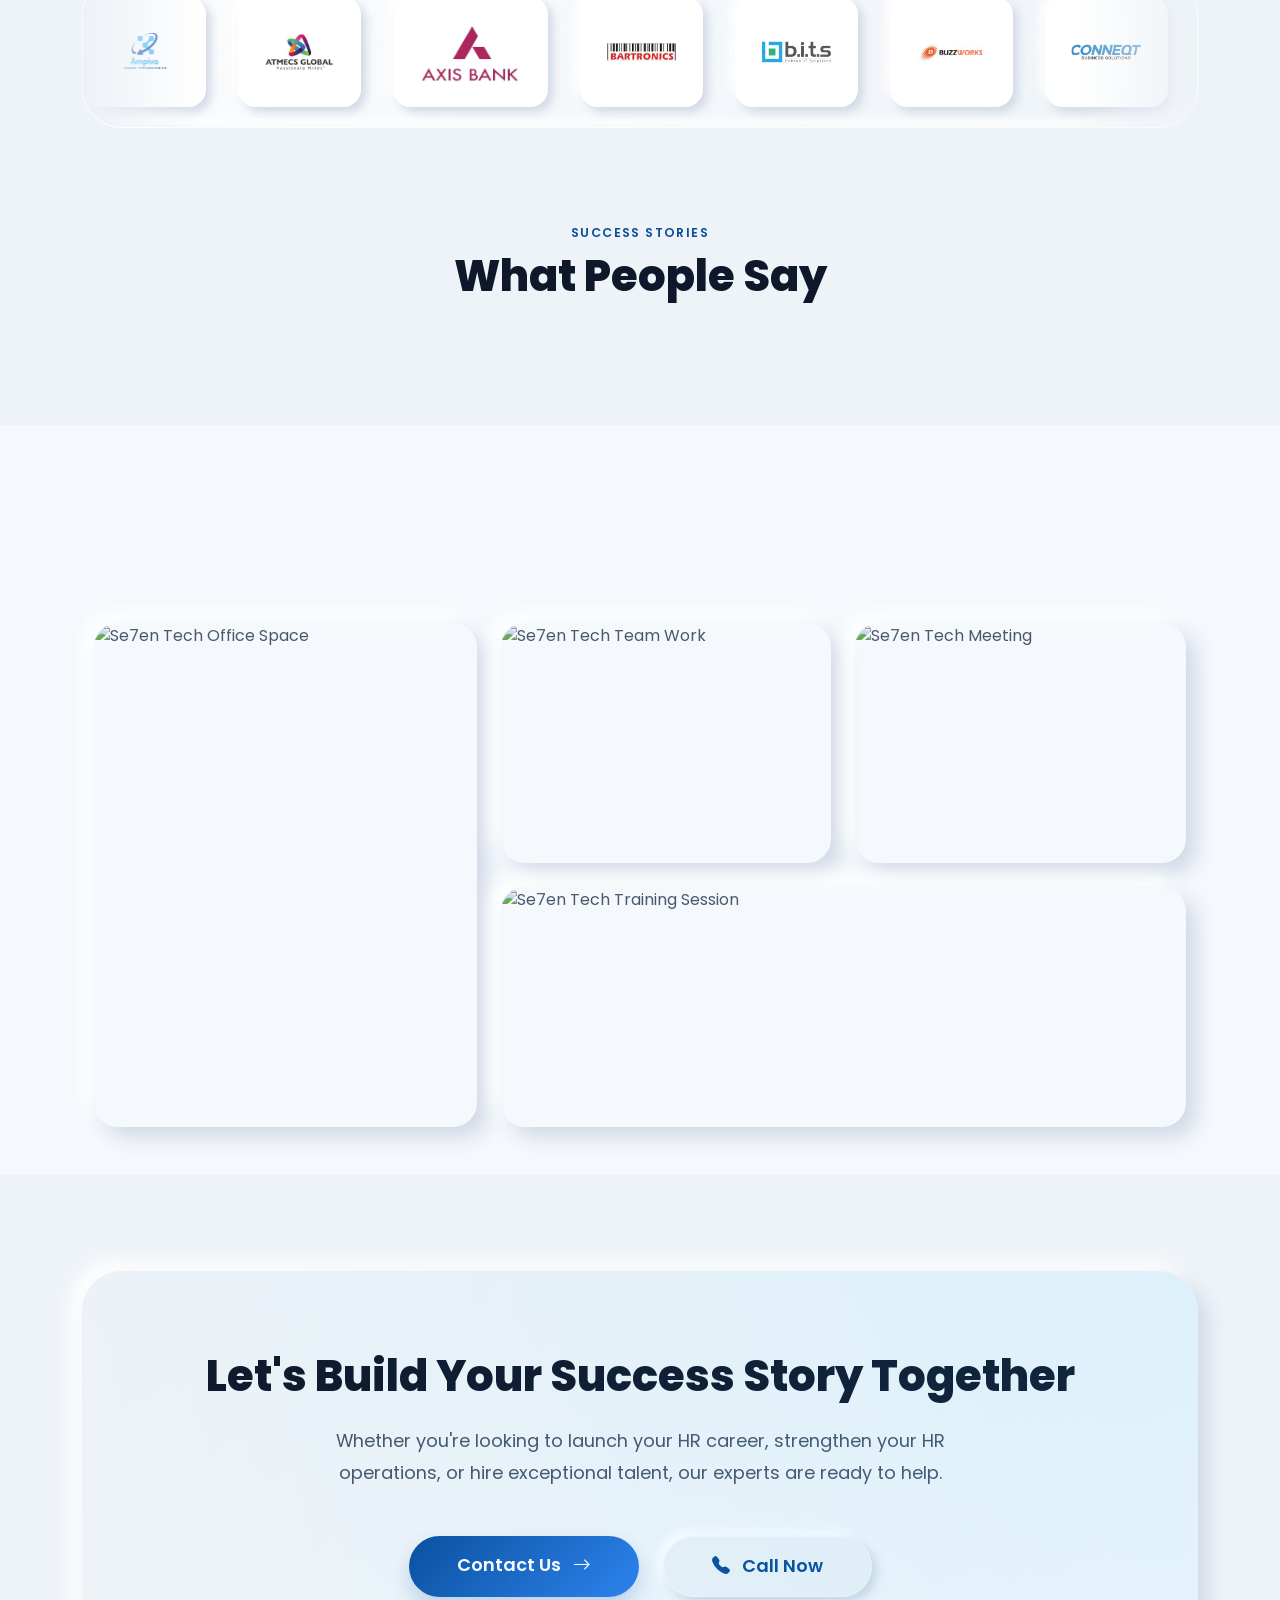
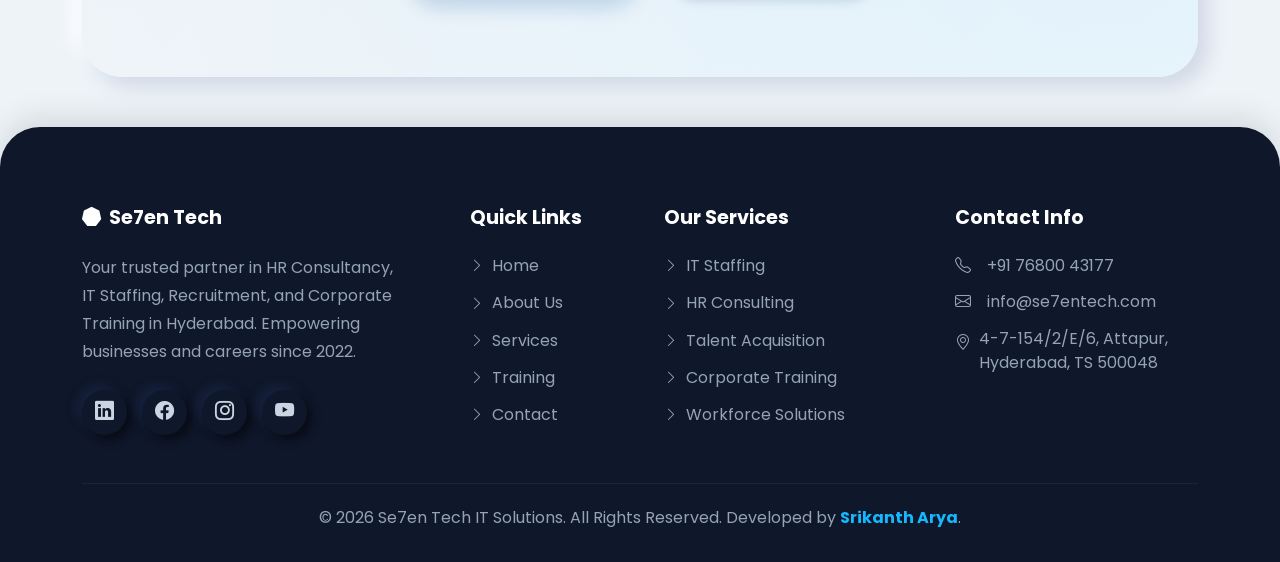
==== commit 87e8b20d: "Update index.html" ====
--- a/index.html
+++ b/index.html
@@ -18,7 +18,7 @@
 <meta property="og:type" content="website">
 <meta property="og:url" content="https://se7entechitsolutions.com/">
 <meta property="og:title" content="Your Partner for IT Staffing, HR Services & Corporate Training">
-<meta property="og:description" content="Helping businesses hire top talent and empowering professionals through HR Consultancy, IT Staffing, Recruitment, and Corporate Training.">
+<meta property="og:description" content="Empowering businesses with talent and professionals with skills through IT Staffing, HR Services, and Corporate Training.">
 <meta property="og:image" content="https://se7entechitsolutions.com/images/og.jpeg">
 <meta property="og:image:width" content="1200">
 <meta property="og:image:height" content="630">
